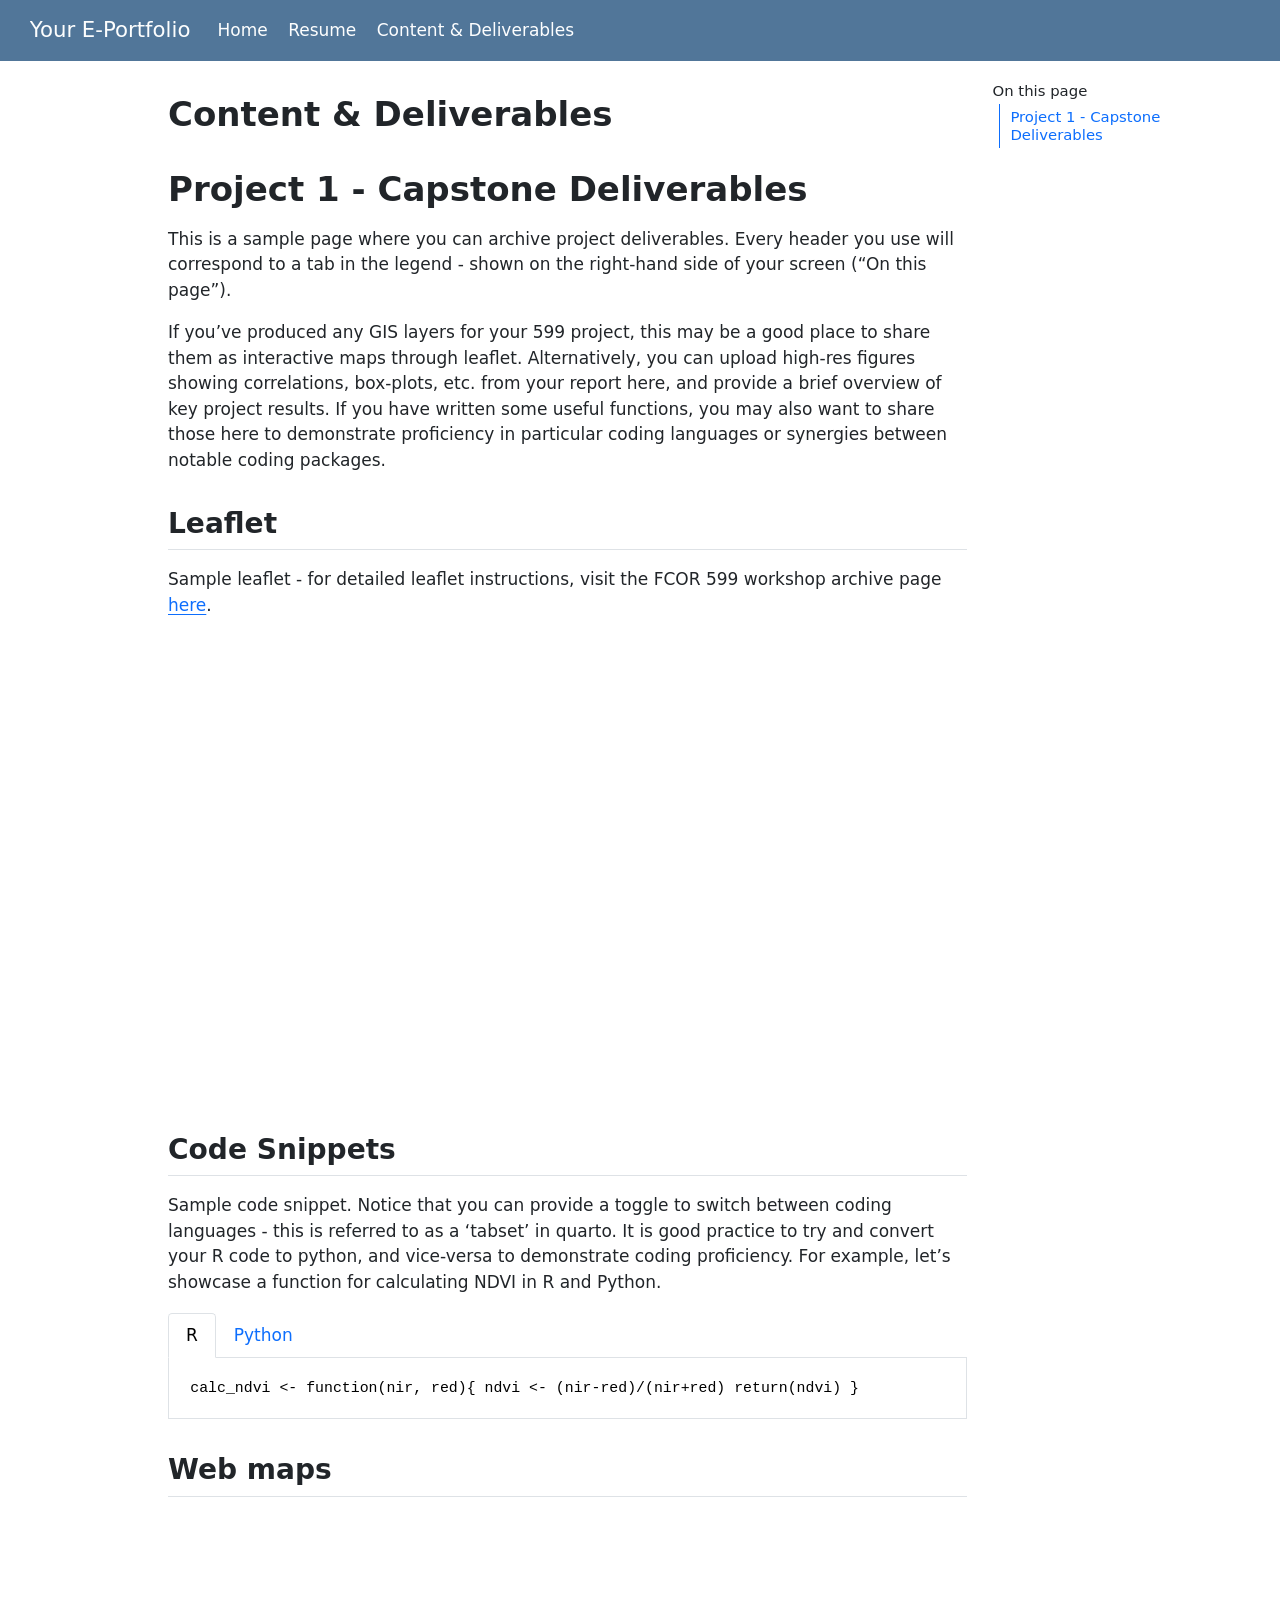
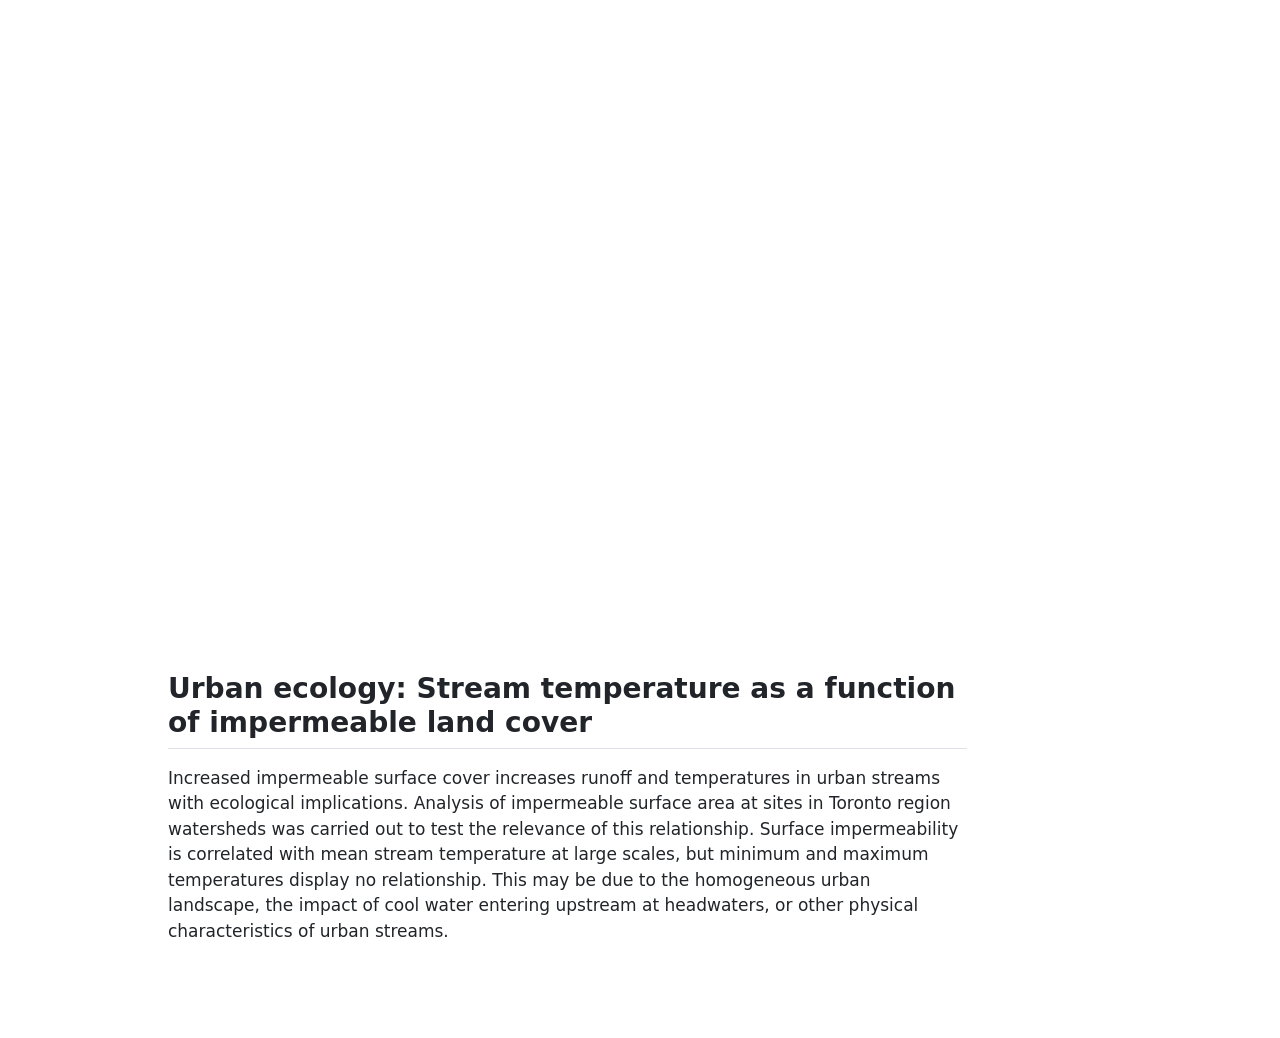
==== content.html @ dfdde274 "updated resume, content" ====
<!DOCTYPE html>
<html xmlns="http://www.w3.org/1999/xhtml" lang="en" xml:lang="en"><head>

<meta charset="utf-8">
<meta name="generator" content="quarto-1.5.57">

<meta name="viewport" content="width=device-width, initial-scale=1.0, user-scalable=yes">


<title>Content &amp; Deliverables – Your E-Portfolio</title>
<style>
code{white-space: pre-wrap;}
span.smallcaps{font-variant: small-caps;}
div.columns{display: flex; gap: min(4vw, 1.5em);}
div.column{flex: auto; overflow-x: auto;}
div.hanging-indent{margin-left: 1.5em; text-indent: -1.5em;}
ul.task-list{list-style: none;}
ul.task-list li input[type="checkbox"] {
  width: 0.8em;
  margin: 0 0.8em 0.2em -1em; /* quarto-specific, see https://github.com/quarto-dev/quarto-cli/issues/4556 */ 
  vertical-align: middle;
}
</style>


<script src="site_libs/quarto-nav/quarto-nav.js"></script>
<script src="site_libs/quarto-nav/headroom.min.js"></script>
<script src="site_libs/clipboard/clipboard.min.js"></script>
<script src="site_libs/quarto-search/autocomplete.umd.js"></script>
<script src="site_libs/quarto-search/fuse.min.js"></script>
<script src="site_libs/quarto-search/quarto-search.js"></script>
<meta name="quarto:offset" content="./">
<script src="site_libs/quarto-html/quarto.js"></script>
<script src="site_libs/quarto-html/popper.min.js"></script>
<script src="site_libs/quarto-html/tippy.umd.min.js"></script>
<script src="site_libs/quarto-html/anchor.min.js"></script>
<link href="site_libs/quarto-html/tippy.css" rel="stylesheet">
<link href="site_libs/quarto-html/quarto-syntax-highlighting.css" rel="stylesheet" id="quarto-text-highlighting-styles">
<script src="site_libs/bootstrap/bootstrap.min.js"></script>
<link href="site_libs/bootstrap/bootstrap-icons.css" rel="stylesheet">
<link href="site_libs/bootstrap/bootstrap.min.css" rel="stylesheet" id="quarto-bootstrap" data-mode="light">
<script id="quarto-search-options" type="application/json">{
  "location": "navbar",
  "copy-button": false,
  "collapse-after": 3,
  "panel-placement": "end",
  "type": "overlay",
  "limit": 50,
  "keyboard-shortcut": [
    "f",
    "/",
    "s"
  ],
  "show-item-context": false,
  "language": {
    "search-no-results-text": "No results",
    "search-matching-documents-text": "matching documents",
    "search-copy-link-title": "Copy link to search",
    "search-hide-matches-text": "Hide additional matches",
    "search-more-match-text": "more match in this document",
    "search-more-matches-text": "more matches in this document",
    "search-clear-button-title": "Clear",
    "search-text-placeholder": "",
    "search-detached-cancel-button-title": "Cancel",
    "search-submit-button-title": "Submit",
    "search-label": "Search"
  }
}</script>
<link href="site_libs/htmltools-fill-0.5.8.1/fill.css" rel="stylesheet">

<script src="site_libs/htmlwidgets-1.6.4/htmlwidgets.js"></script>

<script src="site_libs/jquery-3.6.0/jquery-3.6.0.min.js"></script>

<link href="site_libs/leaflet-1.3.1/leaflet.css" rel="stylesheet">

<script src="site_libs/leaflet-1.3.1/leaflet.js"></script>

<link href="site_libs/leafletfix-1.0.0/leafletfix.css" rel="stylesheet">

<script src="site_libs/proj4-2.6.2/proj4.min.js"></script>

<script src="site_libs/Proj4Leaflet-1.0.1/proj4leaflet.js"></script>

<link href="site_libs/rstudio_leaflet-1.3.1/rstudio_leaflet.css" rel="stylesheet">

<script src="site_libs/leaflet-binding-2.2.2/leaflet.js"></script>

<script src="site_libs/leaflet-providers-2.0.0/leaflet-providers_2.0.0.js"></script>

<script src="site_libs/leaflet-providers-plugin-2.2.2/leaflet-providers-plugin.js"></script>



<link rel="stylesheet" href="styles.css">
</head>

<body class="nav-fixed">

<div id="quarto-search-results"></div>
  <header id="quarto-header" class="headroom fixed-top">
    <nav class="navbar navbar-expand-lg " data-bs-theme="dark">
      <div class="navbar-container container-fluid">
      <div class="navbar-brand-container mx-auto">
    <a class="navbar-brand" href="./index.html">
    <span class="navbar-title">Your E-Portfolio</span>
    </a>
  </div>
            <div id="quarto-search" class="" title="Search"></div>
          <button class="navbar-toggler" type="button" data-bs-toggle="collapse" data-bs-target="#navbarCollapse" aria-controls="navbarCollapse" role="menu" aria-expanded="false" aria-label="Toggle navigation" onclick="if (window.quartoToggleHeadroom) { window.quartoToggleHeadroom(); }">
  <span class="navbar-toggler-icon"></span>
</button>
          <div class="collapse navbar-collapse" id="navbarCollapse">
            <ul class="navbar-nav navbar-nav-scroll me-auto">
  <li class="nav-item">
    <a class="nav-link" href="./index.html"> 
<span class="menu-text">Home</span></a>
  </li>  
  <li class="nav-item">
    <a class="nav-link" href="./resume.html"> 
<span class="menu-text">Resume</span></a>
  </li>  
  <li class="nav-item">
    <a class="nav-link active" href="./content.html" aria-current="page"> 
<span class="menu-text">Content &amp; Deliverables</span></a>
  </li>  
</ul>
          </div> <!-- /navcollapse -->
            <div class="quarto-navbar-tools">
</div>
      </div> <!-- /container-fluid -->
    </nav>
</header>
<!-- content -->
<div id="quarto-content" class="quarto-container page-columns page-rows-contents page-layout-article page-navbar">
<!-- sidebar -->
<!-- margin-sidebar -->
    <div id="quarto-margin-sidebar" class="sidebar margin-sidebar">
        <nav id="TOC" role="doc-toc" class="toc-active">
    <h2 id="toc-title">On this page</h2>
   
  <ul>
  <li><a href="#project-1---capstone-deliverables" id="toc-project-1---capstone-deliverables" class="nav-link active" data-scroll-target="#project-1---capstone-deliverables">Project 1 - Capstone Deliverables</a>
  <ul class="collapse">
  <li><a href="#leaflet" id="toc-leaflet" class="nav-link" data-scroll-target="#leaflet">Leaflet</a></li>
  <li><a href="#code-snippets" id="toc-code-snippets" class="nav-link" data-scroll-target="#code-snippets">Code Snippets</a></li>
  <li><a href="#web-maps" id="toc-web-maps" class="nav-link" data-scroll-target="#web-maps">Web maps</a></li>
  <li><a href="#urban-ecology-stream-temperature-as-a-function-of-impermeable-land-cover" id="toc-urban-ecology-stream-temperature-as-a-function-of-impermeable-land-cover" class="nav-link" data-scroll-target="#urban-ecology-stream-temperature-as-a-function-of-impermeable-land-cover">Urban ecology: Stream temperature as a function of impermeable land cover</a></li>
  </ul></li>
  </ul>
</nav>
    </div>
<!-- main -->
<main class="content" id="quarto-document-content">

<header id="title-block-header" class="quarto-title-block default">
<div class="quarto-title">
<h1 class="title">Content &amp; Deliverables</h1>
</div>



<div class="quarto-title-meta">

    
  
    
  </div>
  


</header>


<section id="project-1---capstone-deliverables" class="level1">
<h1>Project 1 - Capstone Deliverables</h1>
<p>This is a sample page where you can archive project deliverables. Every header you use will correspond to a tab in the legend - shown on the right-hand side of your screen (“On this page”).</p>
<p>If you’ve produced any GIS layers for your 599 project, this may be a good place to share them as interactive maps through leaflet. Alternatively, you can upload high-res figures showing correlations, box-plots, etc. from your report here, and provide a brief overview of key project results. If you have written some useful functions, you may also want to share those here to demonstrate proficiency in particular coding languages or synergies between notable coding packages.</p>
<section id="leaflet" class="level2">
<h2 class="anchored" data-anchor-id="leaflet">Leaflet</h2>
<p>Sample leaflet - for detailed leaflet instructions, visit the FCOR 599 workshop archive page <a href="https://ubc-mgem-fcor599.github.io/FCOR-599-Workshops/Interactive_Maps/leaflet.html">here</a>.</p>
<div class="cell">
<div class="cell-output-display">
<div class="leaflet html-widget html-fill-item" id="htmlwidget-edebe55aa5d300683f80" style="width:100%;height:464px;"></div>
<script type="application/json" data-for="htmlwidget-edebe55aa5d300683f80">{"x":{"options":{"crs":{"crsClass":"L.CRS.EPSG3857","code":null,"proj4def":null,"projectedBounds":null,"options":{}}},"calls":[{"method":"addProviderTiles","args":["Esri.WorldImagery",null,null,{"errorTileUrl":"","noWrap":false,"detectRetina":false}]},{"method":"addScaleBar","args":[{"maxWidth":100,"metric":true,"imperial":true,"updateWhenIdle":true,"position":"bottomleft"}]}],"setView":[[49.2827,-123.1207],11,[]]},"evals":[],"jsHooks":[]}</script>
</div>
</div>
</section>
<section id="code-snippets" class="level2">
<h2 class="anchored" data-anchor-id="code-snippets">Code Snippets</h2>
<p>Sample code snippet. Notice that you can provide a toggle to switch between coding languages - this is referred to as a ‘tabset’ in quarto. It is good practice to try and convert your R code to python, and vice-versa to demonstrate coding proficiency. For example, let’s showcase a function for calculating NDVI in R and Python.</p>
<div class="tabset-margin-container"></div><div class="panel-tabset" data-group="language">
<ul class="nav nav-tabs" role="tablist"><li class="nav-item" role="presentation"><a class="nav-link active" id="tabset-1-1-tab" data-bs-toggle="tab" data-bs-target="#tabset-1-1" role="tab" aria-controls="tabset-1-1" aria-selected="true">R</a></li><li class="nav-item" role="presentation"><a class="nav-link" id="tabset-1-2-tab" data-bs-toggle="tab" data-bs-target="#tabset-1-2" role="tab" aria-controls="tabset-1-2" aria-selected="false">Python</a></li></ul>
<div class="tab-content" data-group="language">
<div id="tabset-1-1" class="tab-pane active" role="tabpanel" aria-labelledby="tabset-1-1-tab">
<pre class="(.r)"><code>calc_ndvi &lt;- function(nir, red){ ndvi &lt;- (nir-red)/(nir+red) return(ndvi) }</code></pre>
</div>
<div id="tabset-1-2" class="tab-pane" role="tabpanel" aria-labelledby="tabset-1-2-tab">
<pre class="(.python)"><code>def calc_ndvi(nir, red): 
  ndvi = (nir.astype(float)-red.astype(float))/(nir.astype(float)+red.astype(float))
  return(ndvi)</code></pre>
</div>
</div>
</div>
</section>
<section id="web-maps" class="level2">
<h2 class="anchored" data-anchor-id="web-maps">Web maps</h2>
<iframe width="900" height="700" src="https://utoronto.maps.arcgis.com/apps/View/index.html?appid=afe58019bf384ded937c2943d20261b8" title="Lost Rivers Demo"></iframe>
</section>
<section id="urban-ecology-stream-temperature-as-a-function-of-impermeable-land-cover" class="level2">
<h2 class="anchored" data-anchor-id="urban-ecology-stream-temperature-as-a-function-of-impermeable-land-cover">Urban ecology: Stream temperature as a function of impermeable land cover</h2>
<p>Increased impermeable surface cover increases runoff and temperatures in urban streams with ecological implications. Analysis of impermeable surface area at sites in Toronto region watersheds was carried out to test the relevance of this relationship. Surface impermeability is correlated with mean stream temperature at large scales, but minimum and maximum temperatures display no relationship. This may be due to the homogeneous urban landscape, the impact of cool water entering upstream at headwaters, or other physical characteristics of urban streams.</p>


</section>
</section>

</main> <!-- /main -->
<script id="quarto-html-after-body" type="application/javascript">
window.document.addEventListener("DOMContentLoaded", function (event) {
  const toggleBodyColorMode = (bsSheetEl) => {
    const mode = bsSheetEl.getAttribute("data-mode");
    const bodyEl = window.document.querySelector("body");
    if (mode === "dark") {
      bodyEl.classList.add("quarto-dark");
      bodyEl.classList.remove("quarto-light");
    } else {
      bodyEl.classList.add("quarto-light");
      bodyEl.classList.remove("quarto-dark");
    }
  }
  const toggleBodyColorPrimary = () => {
    const bsSheetEl = window.document.querySelector("link#quarto-bootstrap");
    if (bsSheetEl) {
      toggleBodyColorMode(bsSheetEl);
    }
  }
  toggleBodyColorPrimary();  
  const icon = "";
  const anchorJS = new window.AnchorJS();
  anchorJS.options = {
    placement: 'right',
    icon: icon
  };
  anchorJS.add('.anchored');
  const isCodeAnnotation = (el) => {
    for (const clz of el.classList) {
      if (clz.startsWith('code-annotation-')) {                     
        return true;
      }
    }
    return false;
  }
  const onCopySuccess = function(e) {
    // button target
    const button = e.trigger;
    // don't keep focus
    button.blur();
    // flash "checked"
    button.classList.add('code-copy-button-checked');
    var currentTitle = button.getAttribute("title");
    button.setAttribute("title", "Copied!");
    let tooltip;
    if (window.bootstrap) {
      button.setAttribute("data-bs-toggle", "tooltip");
      button.setAttribute("data-bs-placement", "left");
      button.setAttribute("data-bs-title", "Copied!");
      tooltip = new bootstrap.Tooltip(button, 
        { trigger: "manual", 
          customClass: "code-copy-button-tooltip",
          offset: [0, -8]});
      tooltip.show();    
    }
    setTimeout(function() {
      if (tooltip) {
        tooltip.hide();
        button.removeAttribute("data-bs-title");
        button.removeAttribute("data-bs-toggle");
        button.removeAttribute("data-bs-placement");
      }
      button.setAttribute("title", currentTitle);
      button.classList.remove('code-copy-button-checked');
    }, 1000);
    // clear code selection
    e.clearSelection();
  }
  const getTextToCopy = function(trigger) {
      const codeEl = trigger.previousElementSibling.cloneNode(true);
      for (const childEl of codeEl.children) {
        if (isCodeAnnotation(childEl)) {
          childEl.remove();
        }
      }
      return codeEl.innerText;
  }
  const clipboard = new window.ClipboardJS('.code-copy-button:not([data-in-quarto-modal])', {
    text: getTextToCopy
  });
  clipboard.on('success', onCopySuccess);
  if (window.document.getElementById('quarto-embedded-source-code-modal')) {
    // For code content inside modals, clipBoardJS needs to be initialized with a container option
    // TODO: Check when it could be a function (https://github.com/zenorocha/clipboard.js/issues/860)
    const clipboardModal = new window.ClipboardJS('.code-copy-button[data-in-quarto-modal]', {
      text: getTextToCopy,
      container: window.document.getElementById('quarto-embedded-source-code-modal')
    });
    clipboardModal.on('success', onCopySuccess);
  }
    var localhostRegex = new RegExp(/^(?:http|https):\/\/localhost\:?[0-9]*\//);
    var mailtoRegex = new RegExp(/^mailto:/);
      var filterRegex = new RegExp('/' + window.location.host + '/');
    var isInternal = (href) => {
        return filterRegex.test(href) || localhostRegex.test(href) || mailtoRegex.test(href);
    }
    // Inspect non-navigation links and adorn them if external
 	var links = window.document.querySelectorAll('a[href]:not(.nav-link):not(.navbar-brand):not(.toc-action):not(.sidebar-link):not(.sidebar-item-toggle):not(.pagination-link):not(.no-external):not([aria-hidden]):not(.dropdown-item):not(.quarto-navigation-tool):not(.about-link)');
    for (var i=0; i<links.length; i++) {
      const link = links[i];
      if (!isInternal(link.href)) {
        // undo the damage that might have been done by quarto-nav.js in the case of
        // links that we want to consider external
        if (link.dataset.originalHref !== undefined) {
          link.href = link.dataset.originalHref;
        }
      }
    }
  function tippyHover(el, contentFn, onTriggerFn, onUntriggerFn) {
    const config = {
      allowHTML: true,
      maxWidth: 500,
      delay: 100,
      arrow: false,
      appendTo: function(el) {
          return el.parentElement;
      },
      interactive: true,
      interactiveBorder: 10,
      theme: 'quarto',
      placement: 'bottom-start',
    };
    if (contentFn) {
      config.content = contentFn;
    }
    if (onTriggerFn) {
      config.onTrigger = onTriggerFn;
    }
    if (onUntriggerFn) {
      config.onUntrigger = onUntriggerFn;
    }
    window.tippy(el, config); 
  }
  const noterefs = window.document.querySelectorAll('a[role="doc-noteref"]');
  for (var i=0; i<noterefs.length; i++) {
    const ref = noterefs[i];
    tippyHover(ref, function() {
      // use id or data attribute instead here
      let href = ref.getAttribute('data-footnote-href') || ref.getAttribute('href');
      try { href = new URL(href).hash; } catch {}
      const id = href.replace(/^#\/?/, "");
      const note = window.document.getElementById(id);
      if (note) {
        return note.innerHTML;
      } else {
        return "";
      }
    });
  }
  const xrefs = window.document.querySelectorAll('a.quarto-xref');
  const processXRef = (id, note) => {
    // Strip column container classes
    const stripColumnClz = (el) => {
      el.classList.remove("page-full", "page-columns");
      if (el.children) {
        for (const child of el.children) {
          stripColumnClz(child);
        }
      }
    }
    stripColumnClz(note)
    if (id === null || id.startsWith('sec-')) {
      // Special case sections, only their first couple elements
      const container = document.createElement("div");
      if (note.children && note.children.length > 2) {
        container.appendChild(note.children[0].cloneNode(true));
        for (let i = 1; i < note.children.length; i++) {
          const child = note.children[i];
          if (child.tagName === "P" && child.innerText === "") {
            continue;
          } else {
            container.appendChild(child.cloneNode(true));
            break;
          }
        }
        if (window.Quarto?.typesetMath) {
          window.Quarto.typesetMath(container);
        }
        return container.innerHTML
      } else {
        if (window.Quarto?.typesetMath) {
          window.Quarto.typesetMath(note);
        }
        return note.innerHTML;
      }
    } else {
      // Remove any anchor links if they are present
      const anchorLink = note.querySelector('a.anchorjs-link');
      if (anchorLink) {
        anchorLink.remove();
      }
      if (window.Quarto?.typesetMath) {
        window.Quarto.typesetMath(note);
      }
      // TODO in 1.5, we should make sure this works without a callout special case
      if (note.classList.contains("callout")) {
        return note.outerHTML;
      } else {
        return note.innerHTML;
      }
    }
  }
  for (var i=0; i<xrefs.length; i++) {
    const xref = xrefs[i];
    tippyHover(xref, undefined, function(instance) {
      instance.disable();
      let url = xref.getAttribute('href');
      let hash = undefined; 
      if (url.startsWith('#')) {
        hash = url;
      } else {
        try { hash = new URL(url).hash; } catch {}
      }
      if (hash) {
        const id = hash.replace(/^#\/?/, "");
        const note = window.document.getElementById(id);
        if (note !== null) {
          try {
            const html = processXRef(id, note.cloneNode(true));
            instance.setContent(html);
          } finally {
            instance.enable();
            instance.show();
          }
        } else {
          // See if we can fetch this
          fetch(url.split('#')[0])
          .then(res => res.text())
          .then(html => {
            const parser = new DOMParser();
            const htmlDoc = parser.parseFromString(html, "text/html");
            const note = htmlDoc.getElementById(id);
            if (note !== null) {
              const html = processXRef(id, note);
              instance.setContent(html);
            } 
          }).finally(() => {
            instance.enable();
            instance.show();
          });
        }
      } else {
        // See if we can fetch a full url (with no hash to target)
        // This is a special case and we should probably do some content thinning / targeting
        fetch(url)
        .then(res => res.text())
        .then(html => {
          const parser = new DOMParser();
          const htmlDoc = parser.parseFromString(html, "text/html");
          const note = htmlDoc.querySelector('main.content');
          if (note !== null) {
            // This should only happen for chapter cross references
            // (since there is no id in the URL)
            // remove the first header
            if (note.children.length > 0 && note.children[0].tagName === "HEADER") {
              note.children[0].remove();
            }
            const html = processXRef(null, note);
            instance.setContent(html);
          } 
        }).finally(() => {
          instance.enable();
          instance.show();
        });
      }
    }, function(instance) {
    });
  }
      let selectedAnnoteEl;
      const selectorForAnnotation = ( cell, annotation) => {
        let cellAttr = 'data-code-cell="' + cell + '"';
        let lineAttr = 'data-code-annotation="' +  annotation + '"';
        const selector = 'span[' + cellAttr + '][' + lineAttr + ']';
        return selector;
      }
      const selectCodeLines = (annoteEl) => {
        const doc = window.document;
        const targetCell = annoteEl.getAttribute("data-target-cell");
        const targetAnnotation = annoteEl.getAttribute("data-target-annotation");
        const annoteSpan = window.document.querySelector(selectorForAnnotation(targetCell, targetAnnotation));
        const lines = annoteSpan.getAttribute("data-code-lines").split(",");
        const lineIds = lines.map((line) => {
          return targetCell + "-" + line;
        })
        let top = null;
        let height = null;
        let parent = null;
        if (lineIds.length > 0) {
            //compute the position of the single el (top and bottom and make a div)
            const el = window.document.getElementById(lineIds[0]);
            top = el.offsetTop;
            height = el.offsetHeight;
            parent = el.parentElement.parentElement;
          if (lineIds.length > 1) {
            const lastEl = window.document.getElementById(lineIds[lineIds.length - 1]);
            const bottom = lastEl.offsetTop + lastEl.offsetHeight;
            height = bottom - top;
          }
          if (top !== null && height !== null && parent !== null) {
            // cook up a div (if necessary) and position it 
            let div = window.document.getElementById("code-annotation-line-highlight");
            if (div === null) {
              div = window.document.createElement("div");
              div.setAttribute("id", "code-annotation-line-highlight");
              div.style.position = 'absolute';
              parent.appendChild(div);
            }
            div.style.top = top - 2 + "px";
            div.style.height = height + 4 + "px";
            div.style.left = 0;
            let gutterDiv = window.document.getElementById("code-annotation-line-highlight-gutter");
            if (gutterDiv === null) {
              gutterDiv = window.document.createElement("div");
              gutterDiv.setAttribute("id", "code-annotation-line-highlight-gutter");
              gutterDiv.style.position = 'absolute';
              const codeCell = window.document.getElementById(targetCell);
              const gutter = codeCell.querySelector('.code-annotation-gutter');
              gutter.appendChild(gutterDiv);
            }
            gutterDiv.style.top = top - 2 + "px";
            gutterDiv.style.height = height + 4 + "px";
          }
          selectedAnnoteEl = annoteEl;
        }
      };
      const unselectCodeLines = () => {
        const elementsIds = ["code-annotation-line-highlight", "code-annotation-line-highlight-gutter"];
        elementsIds.forEach((elId) => {
          const div = window.document.getElementById(elId);
          if (div) {
            div.remove();
          }
        });
        selectedAnnoteEl = undefined;
      };
        // Handle positioning of the toggle
    window.addEventListener(
      "resize",
      throttle(() => {
        elRect = undefined;
        if (selectedAnnoteEl) {
          selectCodeLines(selectedAnnoteEl);
        }
      }, 10)
    );
    function throttle(fn, ms) {
    let throttle = false;
    let timer;
      return (...args) => {
        if(!throttle) { // first call gets through
            fn.apply(this, args);
            throttle = true;
        } else { // all the others get throttled
            if(timer) clearTimeout(timer); // cancel #2
            timer = setTimeout(() => {
              fn.apply(this, args);
              timer = throttle = false;
            }, ms);
        }
      };
    }
      // Attach click handler to the DT
      const annoteDls = window.document.querySelectorAll('dt[data-target-cell]');
      for (const annoteDlNode of annoteDls) {
        annoteDlNode.addEventListener('click', (event) => {
          const clickedEl = event.target;
          if (clickedEl !== selectedAnnoteEl) {
            unselectCodeLines();
            const activeEl = window.document.querySelector('dt[data-target-cell].code-annotation-active');
            if (activeEl) {
              activeEl.classList.remove('code-annotation-active');
            }
            selectCodeLines(clickedEl);
            clickedEl.classList.add('code-annotation-active');
          } else {
            // Unselect the line
            unselectCodeLines();
            clickedEl.classList.remove('code-annotation-active');
          }
        });
      }
  const findCites = (el) => {
    const parentEl = el.parentElement;
    if (parentEl) {
      const cites = parentEl.dataset.cites;
      if (cites) {
        return {
          el,
          cites: cites.split(' ')
        };
      } else {
        return findCites(el.parentElement)
      }
    } else {
      return undefined;
    }
  };
  var bibliorefs = window.document.querySelectorAll('a[role="doc-biblioref"]');
  for (var i=0; i<bibliorefs.length; i++) {
    const ref = bibliorefs[i];
    const citeInfo = findCites(ref);
    if (citeInfo) {
      tippyHover(citeInfo.el, function() {
        var popup = window.document.createElement('div');
        citeInfo.cites.forEach(function(cite) {
          var citeDiv = window.document.createElement('div');
          citeDiv.classList.add('hanging-indent');
          citeDiv.classList.add('csl-entry');
          var biblioDiv = window.document.getElementById('ref-' + cite);
          if (biblioDiv) {
            citeDiv.innerHTML = biblioDiv.innerHTML;
          }
          popup.appendChild(citeDiv);
        });
        return popup.innerHTML;
      });
    }
  }
});
</script>
</div> <!-- /content -->




</body></html>
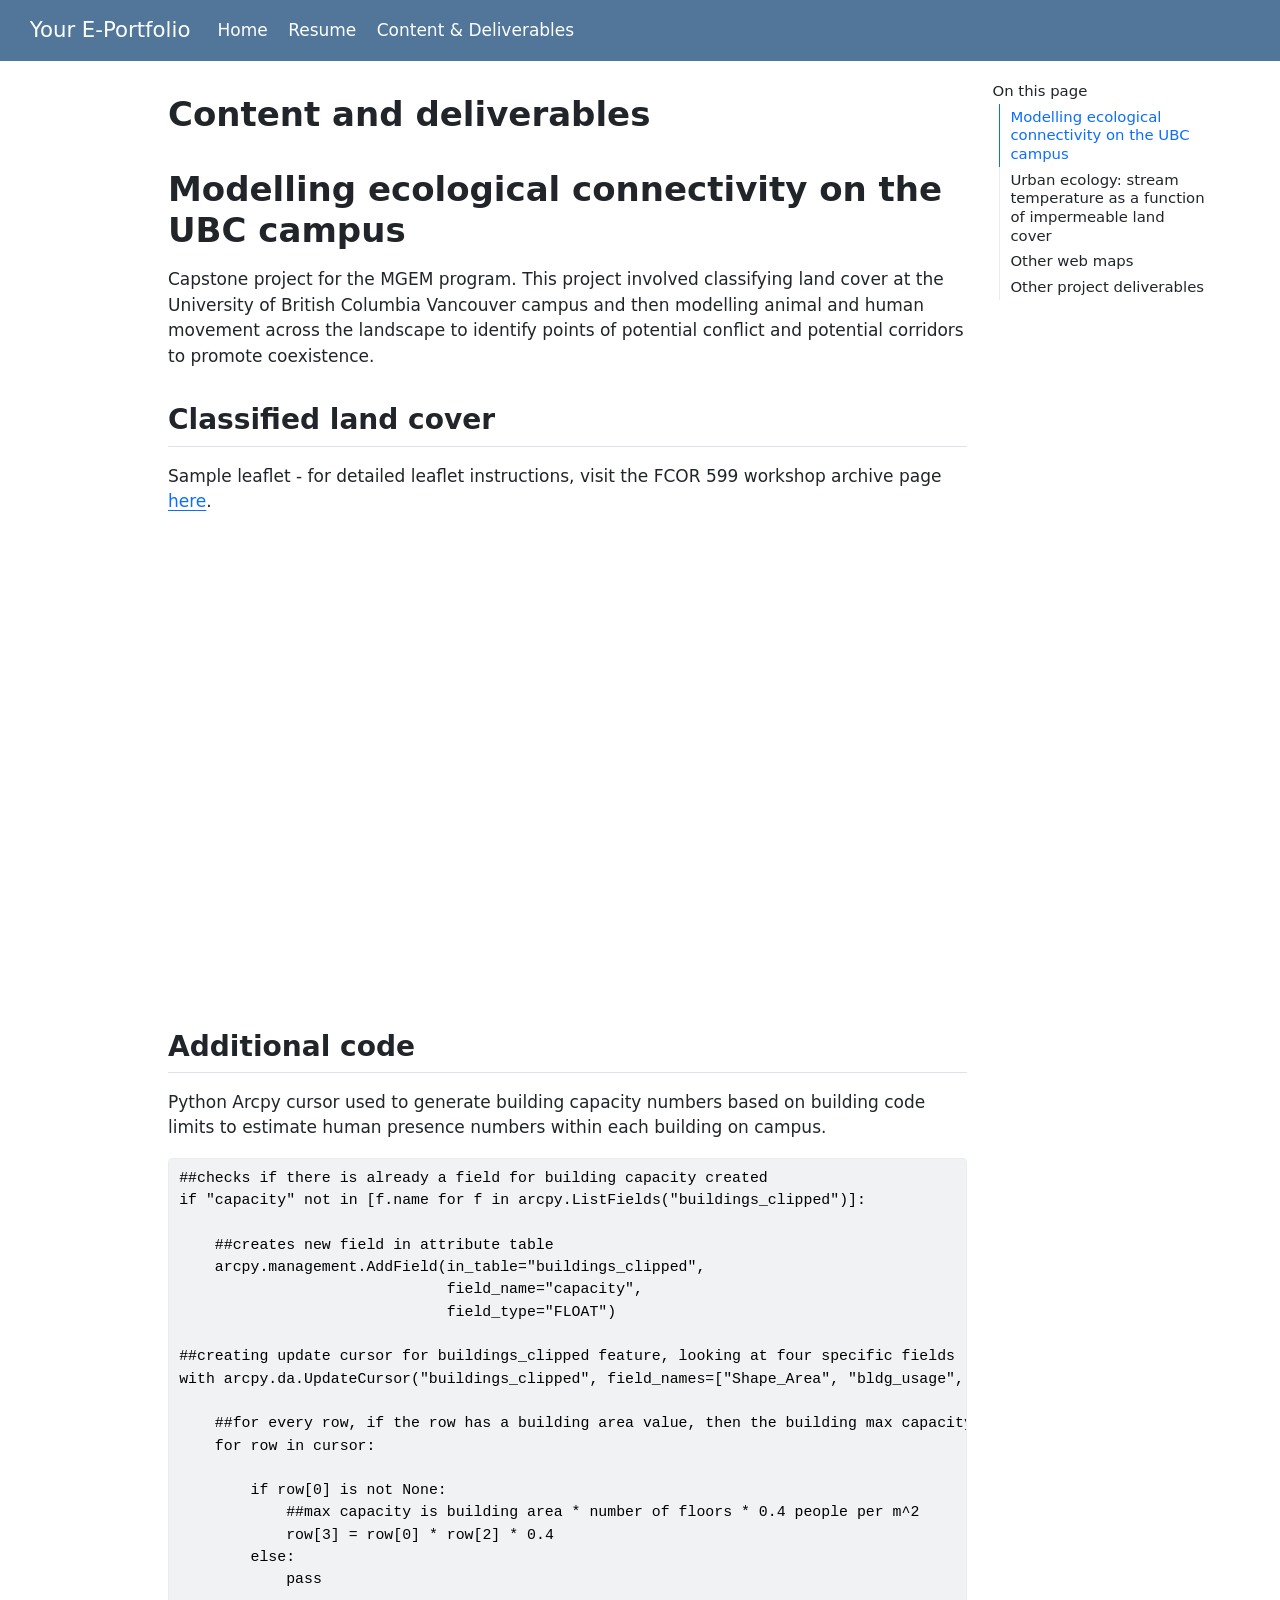
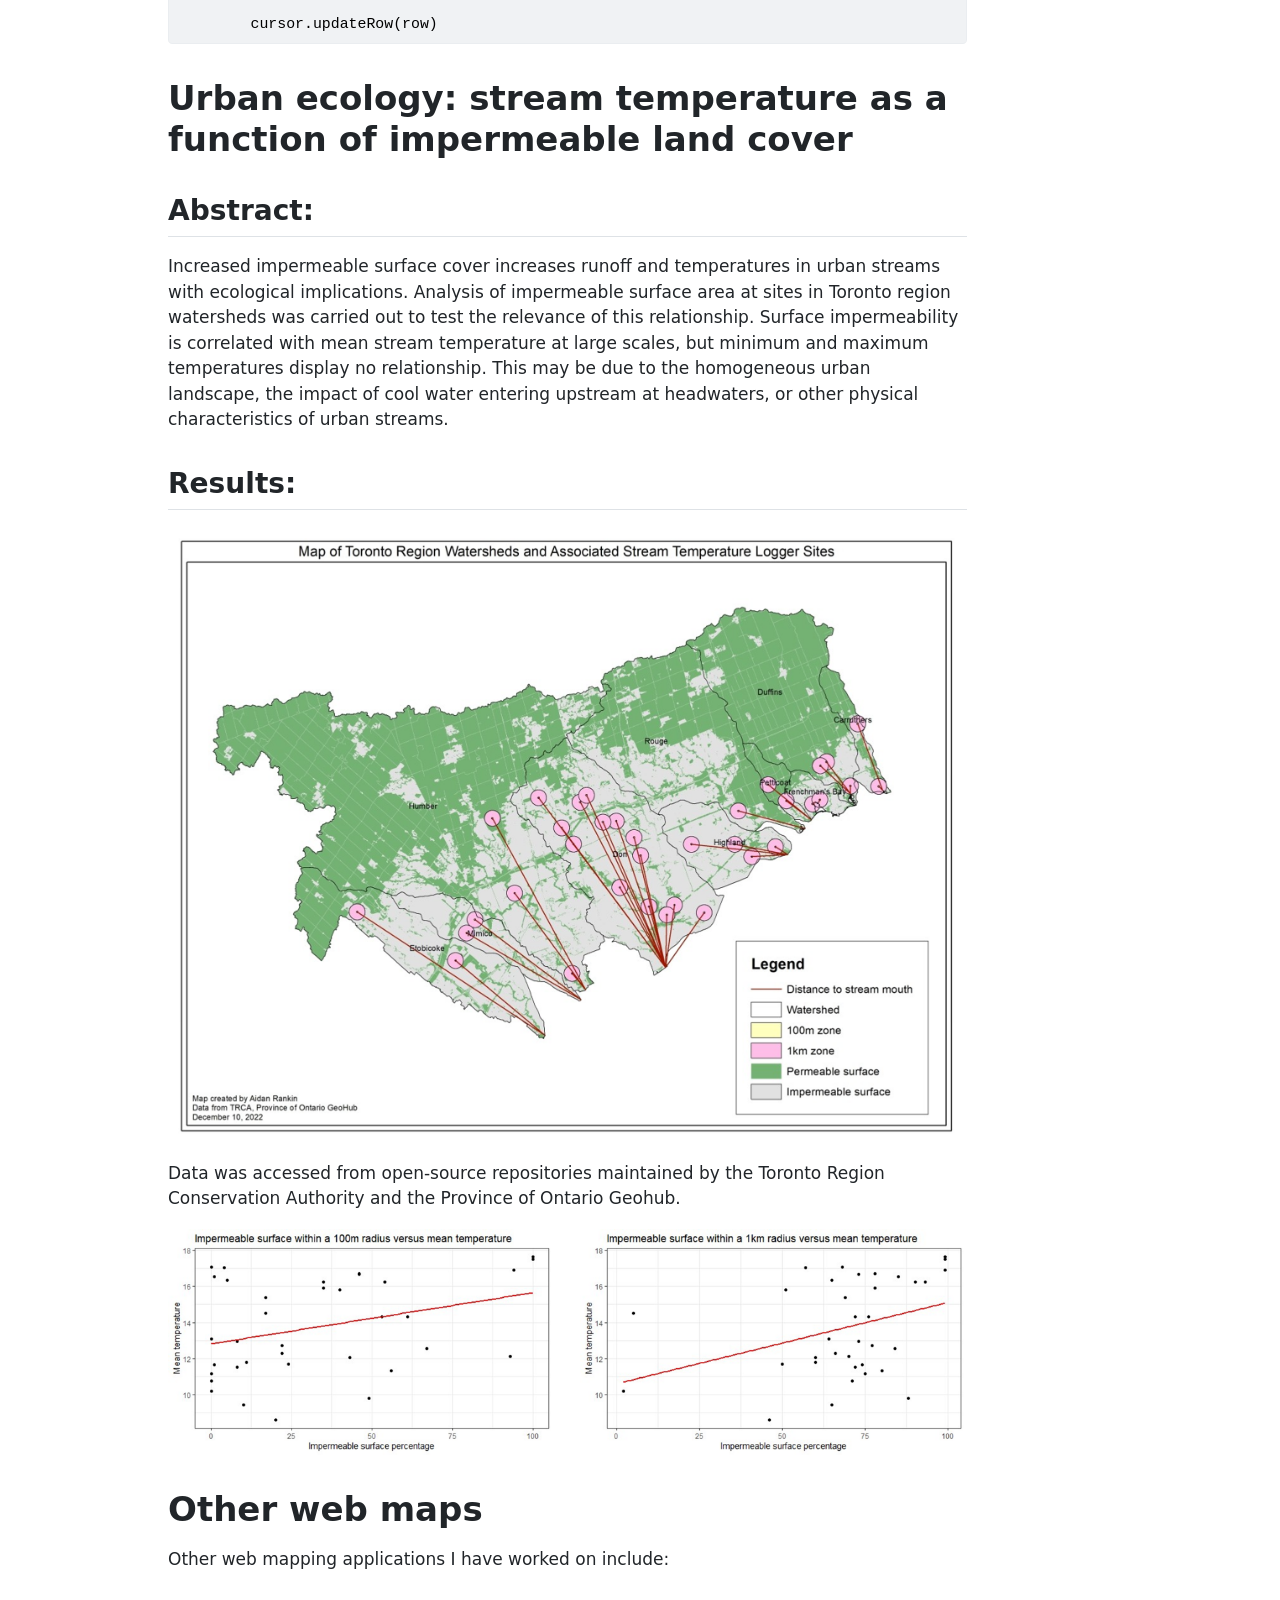
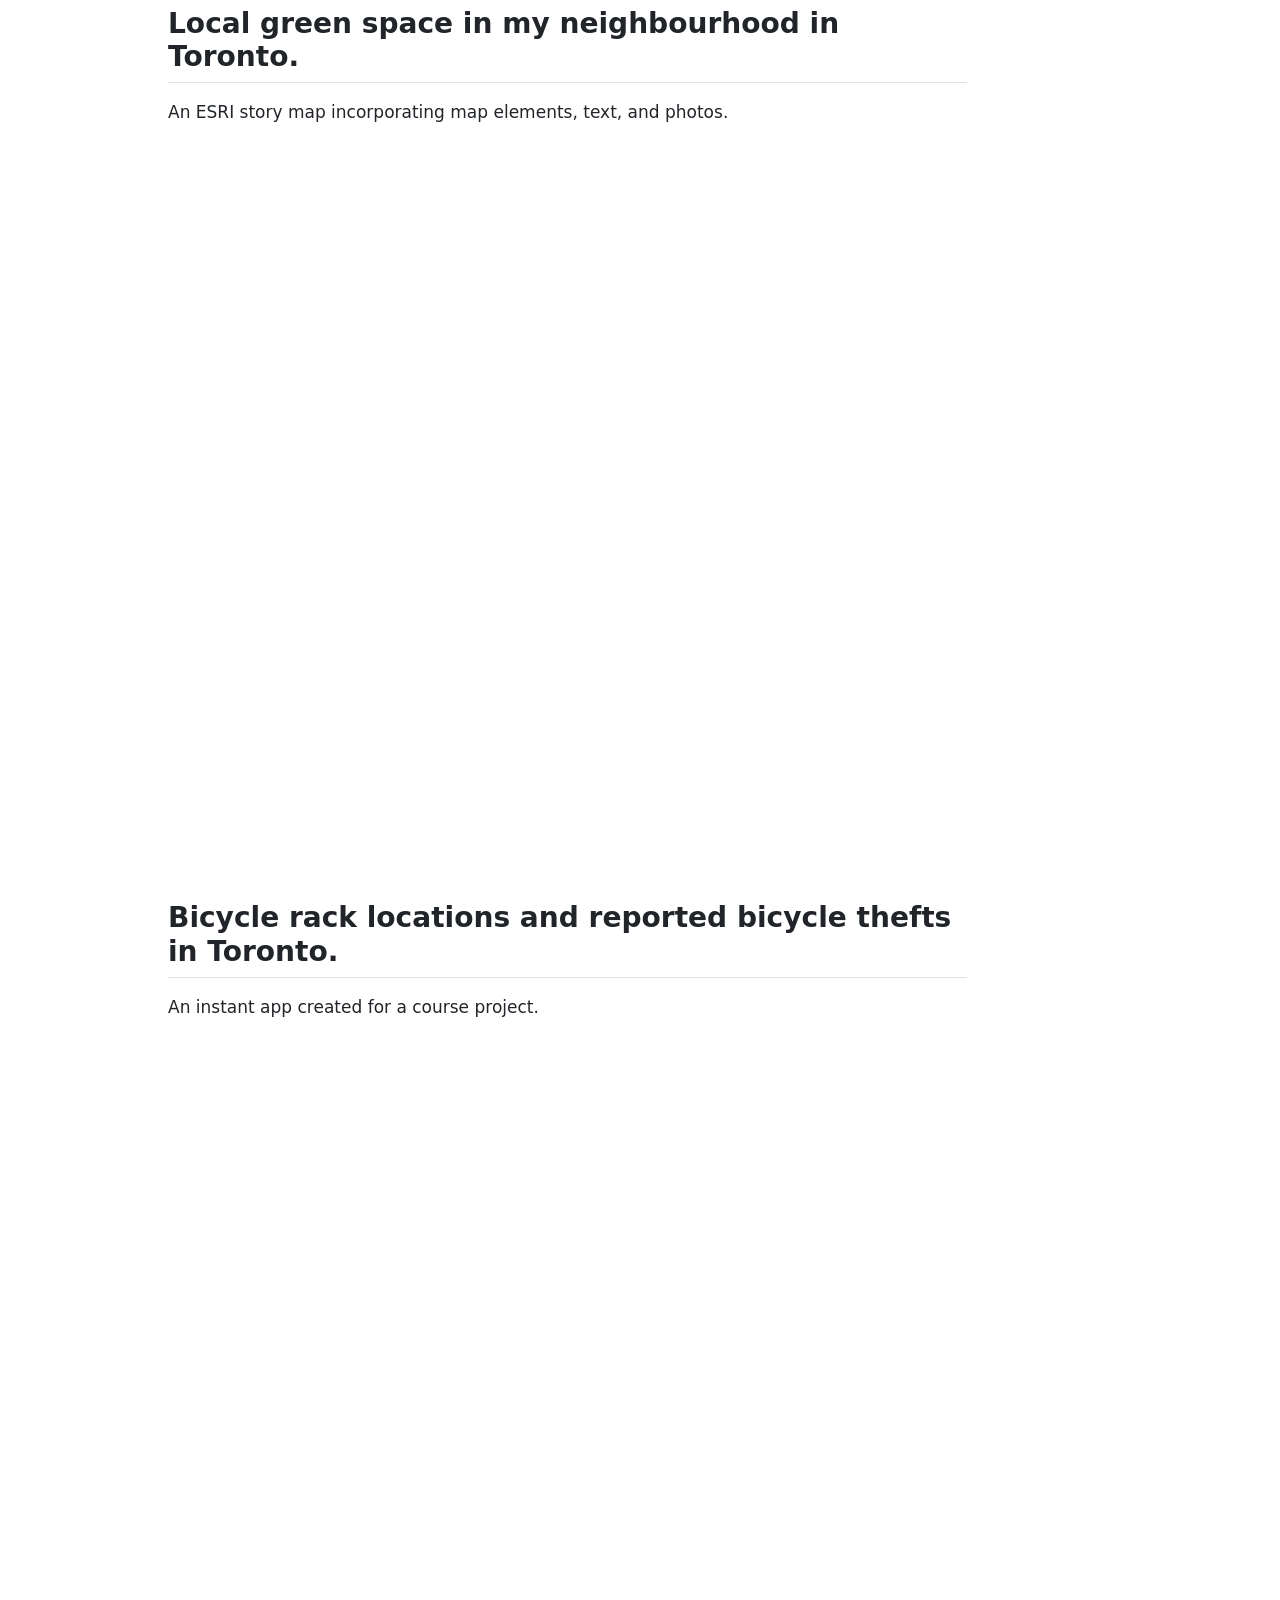
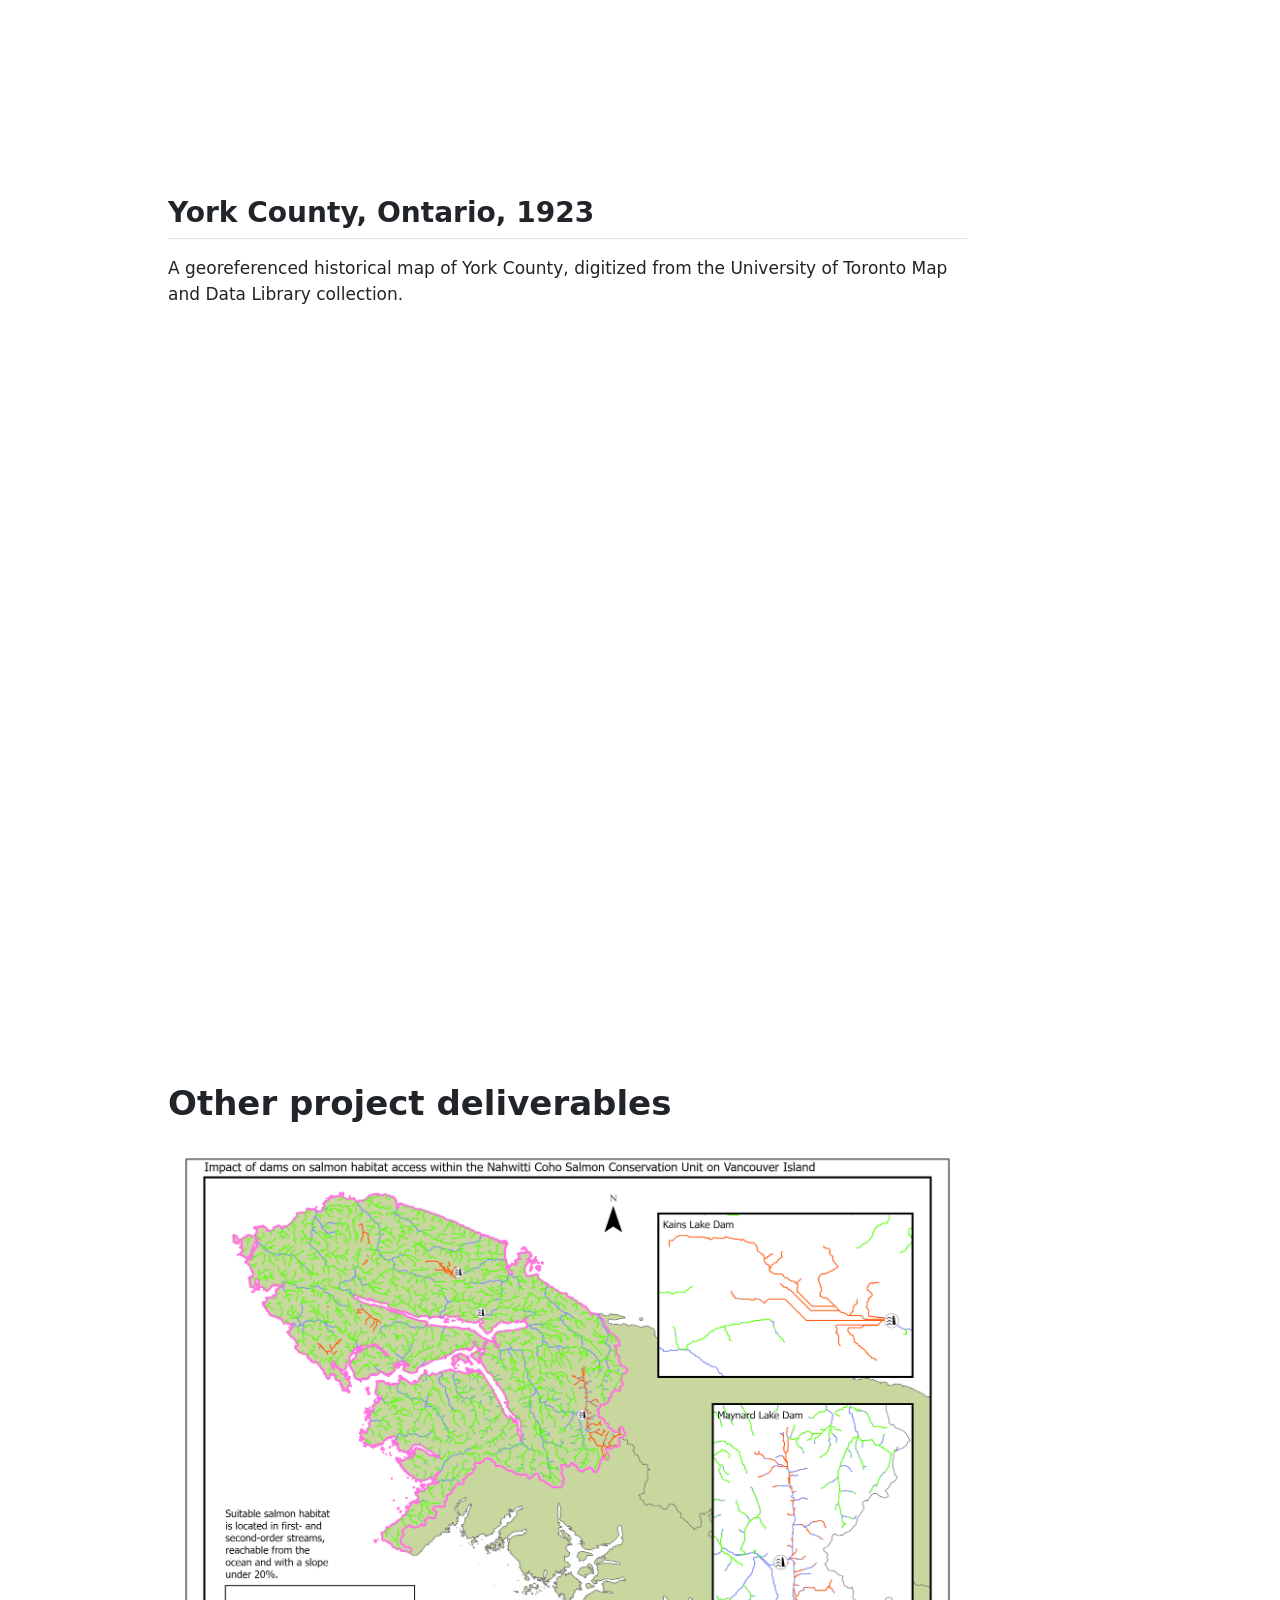
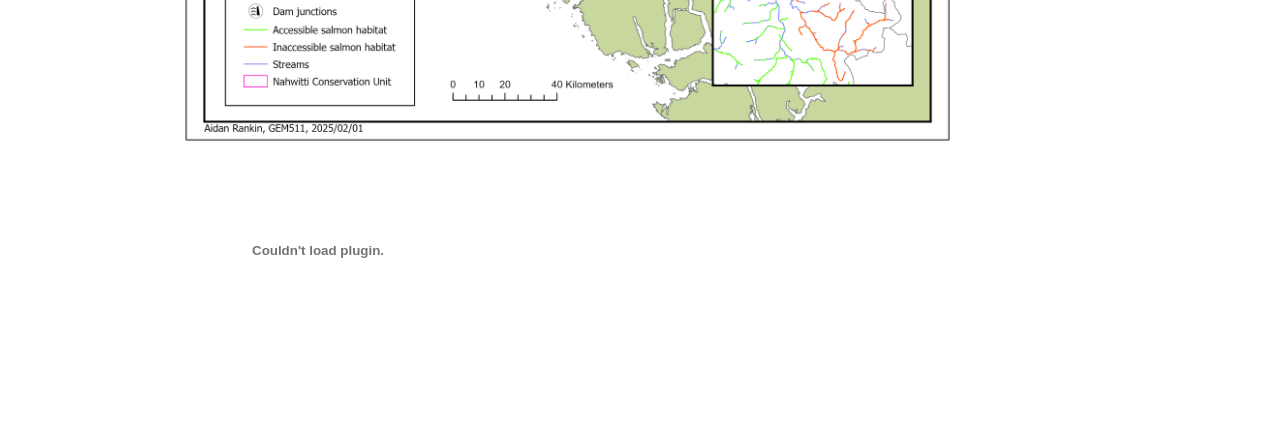
==== commit c13c0f9b: "updated content" ====
--- a/content.html
+++ b/content.html
@@ -7,7 +7,7 @@
 <meta name="viewport" content="width=device-width, initial-scale=1.0, user-scalable=yes">
 
 
-<title>Content &amp; Deliverables – Your E-Portfolio</title>
+<title>Content and deliverables – Your E-Portfolio</title>
 <style>
 code{white-space: pre-wrap;}
 span.smallcaps{font-variant: small-caps;}
@@ -19,6 +19,40 @@
   width: 0.8em;
   margin: 0 0.8em 0.2em -1em; /* quarto-specific, see https://github.com/quarto-dev/quarto-cli/issues/4556 */ 
   vertical-align: middle;
+}
+/* CSS for syntax highlighting */
+pre > code.sourceCode { white-space: pre; position: relative; }
+pre > code.sourceCode > span { line-height: 1.25; }
+pre > code.sourceCode > span:empty { height: 1.2em; }
+.sourceCode { overflow: visible; }
+code.sourceCode > span { color: inherit; text-decoration: inherit; }
+div.sourceCode { margin: 1em 0; }
+pre.sourceCode { margin: 0; }
+@media screen {
+div.sourceCode { overflow: auto; }
+}
+@media print {
+pre > code.sourceCode { white-space: pre-wrap; }
+pre > code.sourceCode > span { display: inline-block; text-indent: -5em; padding-left: 5em; }
+}
+pre.numberSource code
+  { counter-reset: source-line 0; }
+pre.numberSource code > span
+  { position: relative; left: -4em; counter-increment: source-line; }
+pre.numberSource code > span > a:first-child::before
+  { content: counter(source-line);
+    position: relative; left: -1em; text-align: right; vertical-align: baseline;
+    border: none; display: inline-block;
+    -webkit-touch-callout: none; -webkit-user-select: none;
+    -khtml-user-select: none; -moz-user-select: none;
+    -ms-user-select: none; user-select: none;
+    padding: 0 4px; width: 4em;
+  }
+pre.numberSource { margin-left: 3em;  padding-left: 4px; }
+div.sourceCode
+  {   }
+@media screen {
+pre > code.sourceCode > span > a:first-child::before { text-decoration: underline; }
 }
 </style>
 
@@ -140,13 +174,23 @@
     <h2 id="toc-title">On this page</h2>
    
   <ul>
-  <li><a href="#project-1---capstone-deliverables" id="toc-project-1---capstone-deliverables" class="nav-link active" data-scroll-target="#project-1---capstone-deliverables">Project 1 - Capstone Deliverables</a>
+  <li><a href="#modelling-ecological-connectivity-on-the-ubc-campus" id="toc-modelling-ecological-connectivity-on-the-ubc-campus" class="nav-link active" data-scroll-target="#modelling-ecological-connectivity-on-the-ubc-campus">Modelling ecological connectivity on the UBC campus</a>
   <ul class="collapse">
-  <li><a href="#leaflet" id="toc-leaflet" class="nav-link" data-scroll-target="#leaflet">Leaflet</a></li>
-  <li><a href="#code-snippets" id="toc-code-snippets" class="nav-link" data-scroll-target="#code-snippets">Code Snippets</a></li>
-  <li><a href="#web-maps" id="toc-web-maps" class="nav-link" data-scroll-target="#web-maps">Web maps</a></li>
-  <li><a href="#urban-ecology-stream-temperature-as-a-function-of-impermeable-land-cover" id="toc-urban-ecology-stream-temperature-as-a-function-of-impermeable-land-cover" class="nav-link" data-scroll-target="#urban-ecology-stream-temperature-as-a-function-of-impermeable-land-cover">Urban ecology: Stream temperature as a function of impermeable land cover</a></li>
+  <li><a href="#classified-land-cover" id="toc-classified-land-cover" class="nav-link" data-scroll-target="#classified-land-cover">Classified land cover</a></li>
+  <li><a href="#additional-code" id="toc-additional-code" class="nav-link" data-scroll-target="#additional-code">Additional code</a></li>
   </ul></li>
+  <li><a href="#urban-ecology-stream-temperature-as-a-function-of-impermeable-land-cover" id="toc-urban-ecology-stream-temperature-as-a-function-of-impermeable-land-cover" class="nav-link" data-scroll-target="#urban-ecology-stream-temperature-as-a-function-of-impermeable-land-cover">Urban ecology: stream temperature as a function of impermeable land cover</a>
+  <ul class="collapse">
+  <li><a href="#abstract" id="toc-abstract" class="nav-link" data-scroll-target="#abstract">Abstract:</a></li>
+  <li><a href="#results" id="toc-results" class="nav-link" data-scroll-target="#results">Results:</a></li>
+  </ul></li>
+  <li><a href="#other-web-maps" id="toc-other-web-maps" class="nav-link" data-scroll-target="#other-web-maps">Other web maps</a>
+  <ul class="collapse">
+  <li><a href="#local-green-space-in-my-neighbourhood-in-toronto." id="toc-local-green-space-in-my-neighbourhood-in-toronto." class="nav-link" data-scroll-target="#local-green-space-in-my-neighbourhood-in-toronto.">Local green space in my neighbourhood in Toronto.</a></li>
+  <li><a href="#bicycle-rack-locations-and-reported-bicycle-thefts-in-toronto." id="toc-bicycle-rack-locations-and-reported-bicycle-thefts-in-toronto." class="nav-link" data-scroll-target="#bicycle-rack-locations-and-reported-bicycle-thefts-in-toronto.">Bicycle rack locations and reported bicycle thefts in Toronto.</a></li>
+  <li><a href="#york-county-ontario-1923" id="toc-york-county-ontario-1923" class="nav-link" data-scroll-target="#york-county-ontario-1923">York County, Ontario, 1923</a></li>
+  </ul></li>
+  <li><a href="#other-project-deliverables" id="toc-other-project-deliverables" class="nav-link" data-scroll-target="#other-project-deliverables">Other project deliverables</a></li>
   </ul>
 </nav>
     </div>
@@ -155,7 +199,7 @@
 
 <header id="title-block-header" class="quarto-title-block default">
 <div class="quarto-title">
-<h1 class="title">Content &amp; Deliverables</h1>
+<h1 class="title">Content and deliverables</h1>
 </div>
 
 
@@ -172,47 +216,83 @@
 </header>
 
 
-<section id="project-1---capstone-deliverables" class="level1">
-<h1>Project 1 - Capstone Deliverables</h1>
-<p>This is a sample page where you can archive project deliverables. Every header you use will correspond to a tab in the legend - shown on the right-hand side of your screen (“On this page”).</p>
-<p>If you’ve produced any GIS layers for your 599 project, this may be a good place to share them as interactive maps through leaflet. Alternatively, you can upload high-res figures showing correlations, box-plots, etc. from your report here, and provide a brief overview of key project results. If you have written some useful functions, you may also want to share those here to demonstrate proficiency in particular coding languages or synergies between notable coding packages.</p>
-<section id="leaflet" class="level2">
-<h2 class="anchored" data-anchor-id="leaflet">Leaflet</h2>
+<section id="modelling-ecological-connectivity-on-the-ubc-campus" class="level1">
+<h1>Modelling ecological connectivity on the UBC campus</h1>
+<p>Capstone project for the MGEM program. This project involved classifying land cover at the University of British Columbia Vancouver campus and then modelling animal and human movement across the landscape to identify points of potential conflict and potential corridors to promote coexistence.</p>
+<section id="classified-land-cover" class="level2">
+<h2 class="anchored" data-anchor-id="classified-land-cover">Classified land cover</h2>
 <p>Sample leaflet - for detailed leaflet instructions, visit the FCOR 599 workshop archive page <a href="https://ubc-mgem-fcor599.github.io/FCOR-599-Workshops/Interactive_Maps/leaflet.html">here</a>.</p>
 <div class="cell">
 <div class="cell-output-display">
-<div class="leaflet html-widget html-fill-item" id="htmlwidget-edebe55aa5d300683f80" style="width:100%;height:464px;"></div>
-<script type="application/json" data-for="htmlwidget-edebe55aa5d300683f80">{"x":{"options":{"crs":{"crsClass":"L.CRS.EPSG3857","code":null,"proj4def":null,"projectedBounds":null,"options":{}}},"calls":[{"method":"addProviderTiles","args":["Esri.WorldImagery",null,null,{"errorTileUrl":"","noWrap":false,"detectRetina":false}]},{"method":"addScaleBar","args":[{"maxWidth":100,"metric":true,"imperial":true,"updateWhenIdle":true,"position":"bottomleft"}]}],"setView":[[49.2827,-123.1207],11,[]]},"evals":[],"jsHooks":[]}</script>
+<div class="leaflet html-widget html-fill-item" id="htmlwidget-1c9663754d2cbe0ca0aa" style="width:100%;height:464px;"></div>
+<script type="application/json" data-for="htmlwidget-1c9663754d2cbe0ca0aa">{"x":{"options":{"crs":{"crsClass":"L.CRS.EPSG3857","code":null,"proj4def":null,"projectedBounds":null,"options":{}}},"calls":[{"method":"addProviderTiles","args":["Esri.WorldImagery",null,null,{"errorTileUrl":"","noWrap":false,"detectRetina":false}]},{"method":"addScaleBar","args":[{"maxWidth":100,"metric":true,"imperial":true,"updateWhenIdle":true,"position":"bottomleft"}]}],"setView":[[49.2827,-123.1207],11,[]]},"evals":[],"jsHooks":[]}</script>
 </div>
 </div>
 </section>
-<section id="code-snippets" class="level2">
-<h2 class="anchored" data-anchor-id="code-snippets">Code Snippets</h2>
-<p>Sample code snippet. Notice that you can provide a toggle to switch between coding languages - this is referred to as a ‘tabset’ in quarto. It is good practice to try and convert your R code to python, and vice-versa to demonstrate coding proficiency. For example, let’s showcase a function for calculating NDVI in R and Python.</p>
-<div class="tabset-margin-container"></div><div class="panel-tabset" data-group="language">
-<ul class="nav nav-tabs" role="tablist"><li class="nav-item" role="presentation"><a class="nav-link active" id="tabset-1-1-tab" data-bs-toggle="tab" data-bs-target="#tabset-1-1" role="tab" aria-controls="tabset-1-1" aria-selected="true">R</a></li><li class="nav-item" role="presentation"><a class="nav-link" id="tabset-1-2-tab" data-bs-toggle="tab" data-bs-target="#tabset-1-2" role="tab" aria-controls="tabset-1-2" aria-selected="false">Python</a></li></ul>
-<div class="tab-content" data-group="language">
-<div id="tabset-1-1" class="tab-pane active" role="tabpanel" aria-labelledby="tabset-1-1-tab">
-<pre class="(.r)"><code>calc_ndvi &lt;- function(nir, red){ ndvi &lt;- (nir-red)/(nir+red) return(ndvi) }</code></pre>
-</div>
-<div id="tabset-1-2" class="tab-pane" role="tabpanel" aria-labelledby="tabset-1-2-tab">
-<pre class="(.python)"><code>def calc_ndvi(nir, red): 
-  ndvi = (nir.astype(float)-red.astype(float))/(nir.astype(float)+red.astype(float))
-  return(ndvi)</code></pre>
-</div>
-</div>
-</div>
-</section>
-<section id="web-maps" class="level2">
-<h2 class="anchored" data-anchor-id="web-maps">Web maps</h2>
-<iframe width="900" height="700" src="https://utoronto.maps.arcgis.com/apps/View/index.html?appid=afe58019bf384ded937c2943d20261b8" title="Lost Rivers Demo"></iframe>
-</section>
-<section id="urban-ecology-stream-temperature-as-a-function-of-impermeable-land-cover" class="level2">
-<h2 class="anchored" data-anchor-id="urban-ecology-stream-temperature-as-a-function-of-impermeable-land-cover">Urban ecology: Stream temperature as a function of impermeable land cover</h2>
+<section id="additional-code" class="level2">
+<h2 class="anchored" data-anchor-id="additional-code">Additional code</h2>
+<p>Python Arcpy cursor used to generate building capacity numbers based on building code limits to estimate human presence numbers within each building on campus.</p>
+<div class="sourceCode" id="cb1"><pre class="sourceCode python code-with-copy"><code class="sourceCode python"><span id="cb1-1"><a href="#cb1-1" aria-hidden="true" tabindex="-1"></a><span class="co">##checks if there is already a field for building capacity created</span></span>
+<span id="cb1-2"><a href="#cb1-2" aria-hidden="true" tabindex="-1"></a><span class="cf">if</span> <span class="st">"capacity"</span> <span class="kw">not</span> <span class="kw">in</span> [f.name <span class="cf">for</span> f <span class="kw">in</span> arcpy.ListFields(<span class="st">"buildings_clipped"</span>)]:</span>
+<span id="cb1-3"><a href="#cb1-3" aria-hidden="true" tabindex="-1"></a>  </span>
+<span id="cb1-4"><a href="#cb1-4" aria-hidden="true" tabindex="-1"></a>    <span class="co">##creates new field in attribute table</span></span>
+<span id="cb1-5"><a href="#cb1-5" aria-hidden="true" tabindex="-1"></a>    arcpy.management.AddField(in_table<span class="op">=</span><span class="st">"buildings_clipped"</span>,</span>
+<span id="cb1-6"><a href="#cb1-6" aria-hidden="true" tabindex="-1"></a>                              field_name<span class="op">=</span><span class="st">"capacity"</span>, </span>
+<span id="cb1-7"><a href="#cb1-7" aria-hidden="true" tabindex="-1"></a>                              field_type<span class="op">=</span><span class="st">"FLOAT"</span>)</span>
+<span id="cb1-8"><a href="#cb1-8" aria-hidden="true" tabindex="-1"></a></span>
+<span id="cb1-9"><a href="#cb1-9" aria-hidden="true" tabindex="-1"></a><span class="co">##creating update cursor for buildings_clipped feature, looking at four specific fields</span></span>
+<span id="cb1-10"><a href="#cb1-10" aria-hidden="true" tabindex="-1"></a><span class="cf">with</span> arcpy.da.UpdateCursor(<span class="st">"buildings_clipped"</span>, field_names<span class="op">=</span>[<span class="st">"Shape_Area"</span>, <span class="st">"bldg_usage"</span>, <span class="st">"max_floors"</span>, <span class="st">"capacity"</span>]) <span class="im">as</span> cursor:</span>
+<span id="cb1-11"><a href="#cb1-11" aria-hidden="true" tabindex="-1"></a>  </span>
+<span id="cb1-12"><a href="#cb1-12" aria-hidden="true" tabindex="-1"></a>    <span class="co">##for every row, if the row has a building area value, then the building max capacity is added to the new field</span></span>
+<span id="cb1-13"><a href="#cb1-13" aria-hidden="true" tabindex="-1"></a>    <span class="cf">for</span> row <span class="kw">in</span> cursor:</span>
+<span id="cb1-14"><a href="#cb1-14" aria-hidden="true" tabindex="-1"></a>      </span>
+<span id="cb1-15"><a href="#cb1-15" aria-hidden="true" tabindex="-1"></a>        <span class="cf">if</span> row[<span class="dv">0</span>] <span class="kw">is</span> <span class="kw">not</span> <span class="va">None</span>:</span>
+<span id="cb1-16"><a href="#cb1-16" aria-hidden="true" tabindex="-1"></a>            <span class="co">##max capacity is building area * number of floors * 0.4 people per m^2</span></span>
+<span id="cb1-17"><a href="#cb1-17" aria-hidden="true" tabindex="-1"></a>            row[<span class="dv">3</span>] <span class="op">=</span> row[<span class="dv">0</span>] <span class="op">*</span> row[<span class="dv">2</span>] <span class="op">*</span> <span class="fl">0.4</span> </span>
+<span id="cb1-18"><a href="#cb1-18" aria-hidden="true" tabindex="-1"></a>        <span class="cf">else</span>:</span>
+<span id="cb1-19"><a href="#cb1-19" aria-hidden="true" tabindex="-1"></a>            <span class="cf">pass</span></span>
+<span id="cb1-20"><a href="#cb1-20" aria-hidden="true" tabindex="-1"></a></span>
+<span id="cb1-21"><a href="#cb1-21" aria-hidden="true" tabindex="-1"></a>        cursor.updateRow(row)</span></code><button title="Copy to Clipboard" class="code-copy-button"><i class="bi"></i></button></pre></div>
+</section>
+</section>
+<section id="urban-ecology-stream-temperature-as-a-function-of-impermeable-land-cover" class="level1">
+<h1>Urban ecology: stream temperature as a function of impermeable land cover</h1>
+<section id="abstract" class="level2">
+<h2 class="anchored" data-anchor-id="abstract">Abstract:</h2>
 <p>Increased impermeable surface cover increases runoff and temperatures in urban streams with ecological implications. Analysis of impermeable surface area at sites in Toronto region watersheds was carried out to test the relevance of this relationship. Surface impermeability is correlated with mean stream temperature at large scales, but minimum and maximum temperatures display no relationship. This may be due to the homogeneous urban landscape, the impact of cool water entering upstream at headwaters, or other physical characteristics of urban streams.</p>
-
-
-</section>
+</section>
+<section id="results" class="level2">
+<h2 class="anchored" data-anchor-id="results">Results:</h2>
+<p><img src="images/stream_temp.png" class="img-fluid"></p>
+<p>Data was accessed from open-source repositories maintained by the Toronto Region Conservation Authority and the Province of Ontario Geohub.</p>
+<p><img src="images/stream_plots.png" class="img-fluid"></p>
+</section>
+</section>
+<section id="other-web-maps" class="level1">
+<h1>Other web maps</h1>
+<p>Other web mapping applications I have worked on include:</p>
+<section id="local-green-space-in-my-neighbourhood-in-toronto." class="level2">
+<h2 class="anchored" data-anchor-id="local-green-space-in-my-neighbourhood-in-toronto.">Local green space in my neighbourhood in Toronto.</h2>
+<p>An ESRI story map incorporating map elements, text, and photos.</p>
+<iframe src="https://storymaps.arcgis.com/stories/96512eb36b78413984c15506cd1b4f55" width="100%" height="700px" frameborder="0" allowfullscreen="" allow="geolocation"></iframe>
+</section>
+<section id="bicycle-rack-locations-and-reported-bicycle-thefts-in-toronto." class="level2">
+<h2 class="anchored" data-anchor-id="bicycle-rack-locations-and-reported-bicycle-thefts-in-toronto.">Bicycle rack locations and reported bicycle thefts in Toronto.</h2>
+<p>An instant app created for a course project.</p>
+<iframe width="100%" height="700" src="https://utoronto.maps.arcgis.com/apps/instant/basic/index.html?appid=993887d367224628bda6246c22f0558e" title="Heat map of bicycle racks and reported bicycle thefts in Toronto"></iframe>
+</section>
+<section id="york-county-ontario-1923" class="level2">
+<h2 class="anchored" data-anchor-id="york-county-ontario-1923">York County, Ontario, 1923</h2>
+<p>A georeferenced historical map of York County, digitized from the University of Toronto Map and Data Library collection.</p>
+<iframe width="100%" height="700" src="https://utoronto.maps.arcgis.com/apps/mapviewer/index.html?webmap=8a39d0c62df54f58a8e929bc73a62caf" title="Digitized historical guidal map of York County in Ontario"></iframe>
+</section>
+</section>
+<section id="other-project-deliverables" class="level1">
+<h1>Other project deliverables</h1>
+<p><img src="images/dams_map.png" class="img-fluid"></p>
+<p><embed src="images/Rankin_GEM510_Lab5-map.pdf" class="img-fluid" style="width"></p>
+
+
 </section>
 
 </main> <!-- /main -->
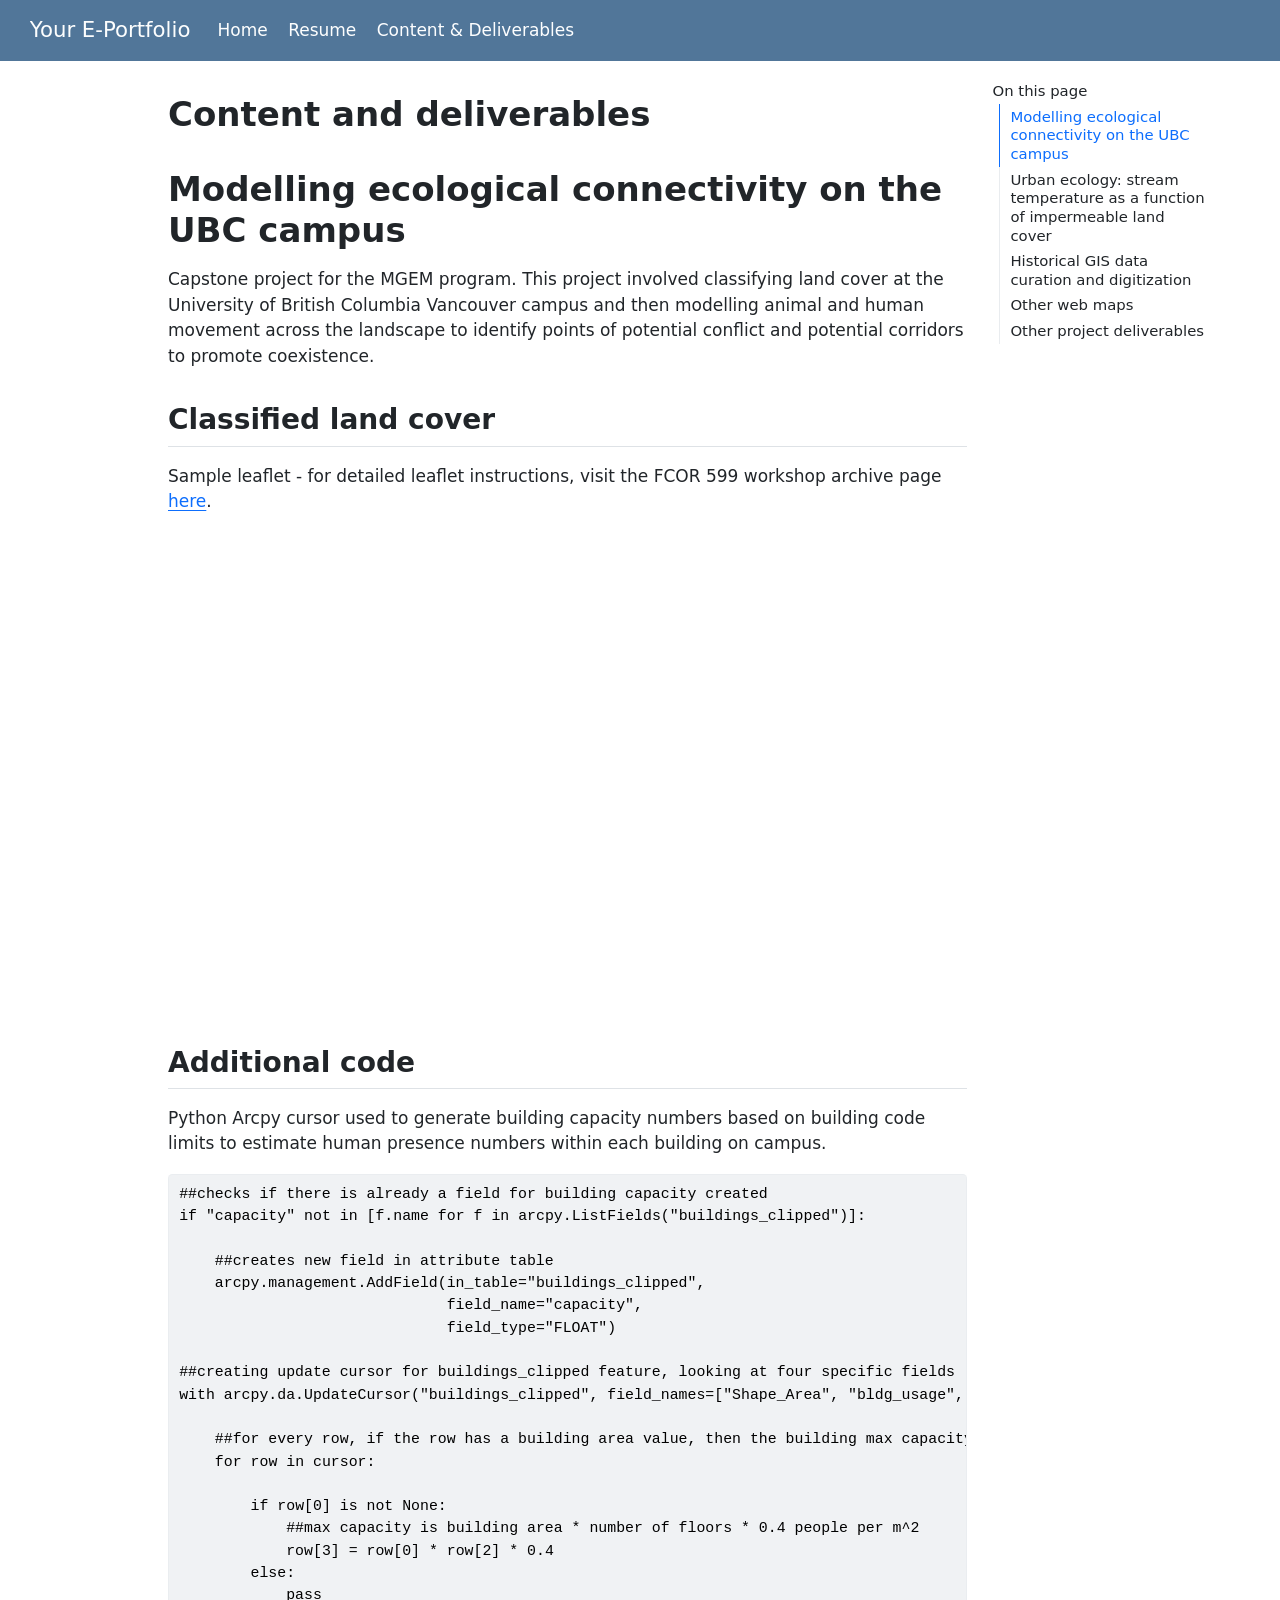
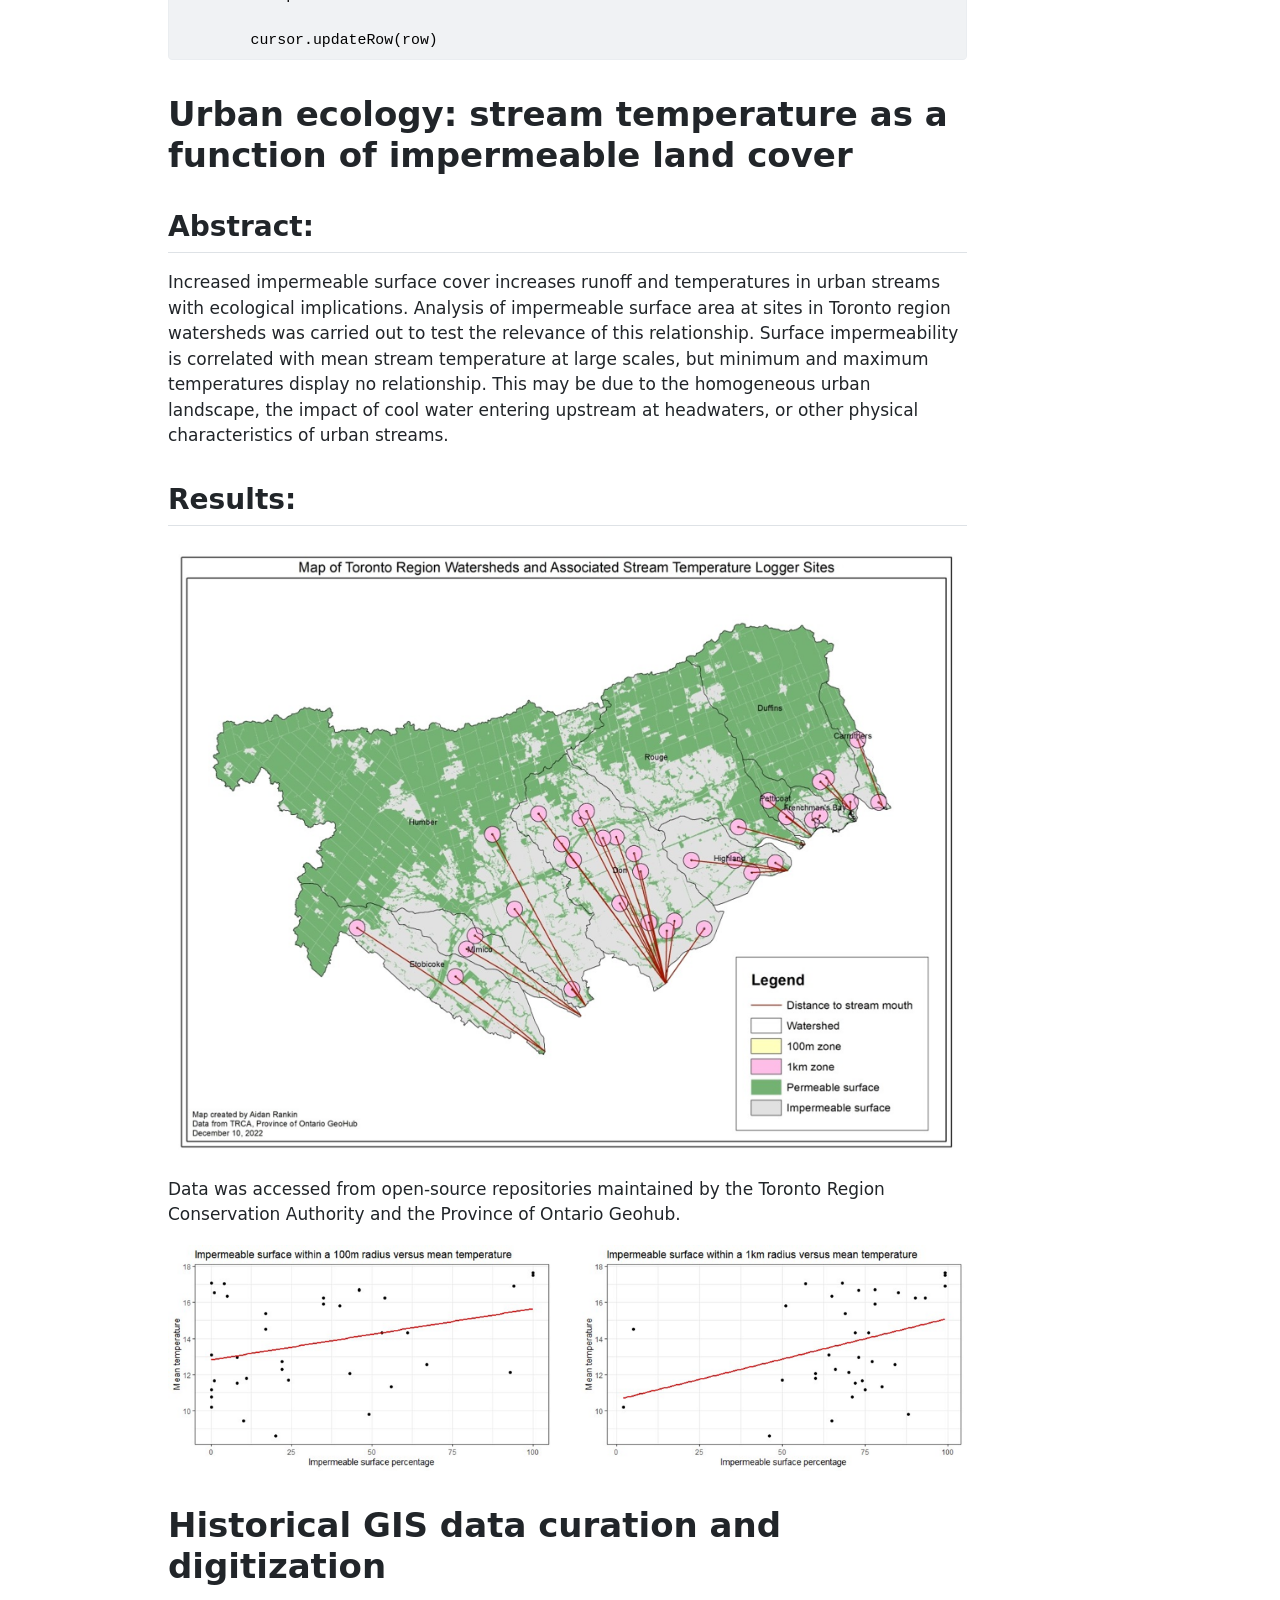
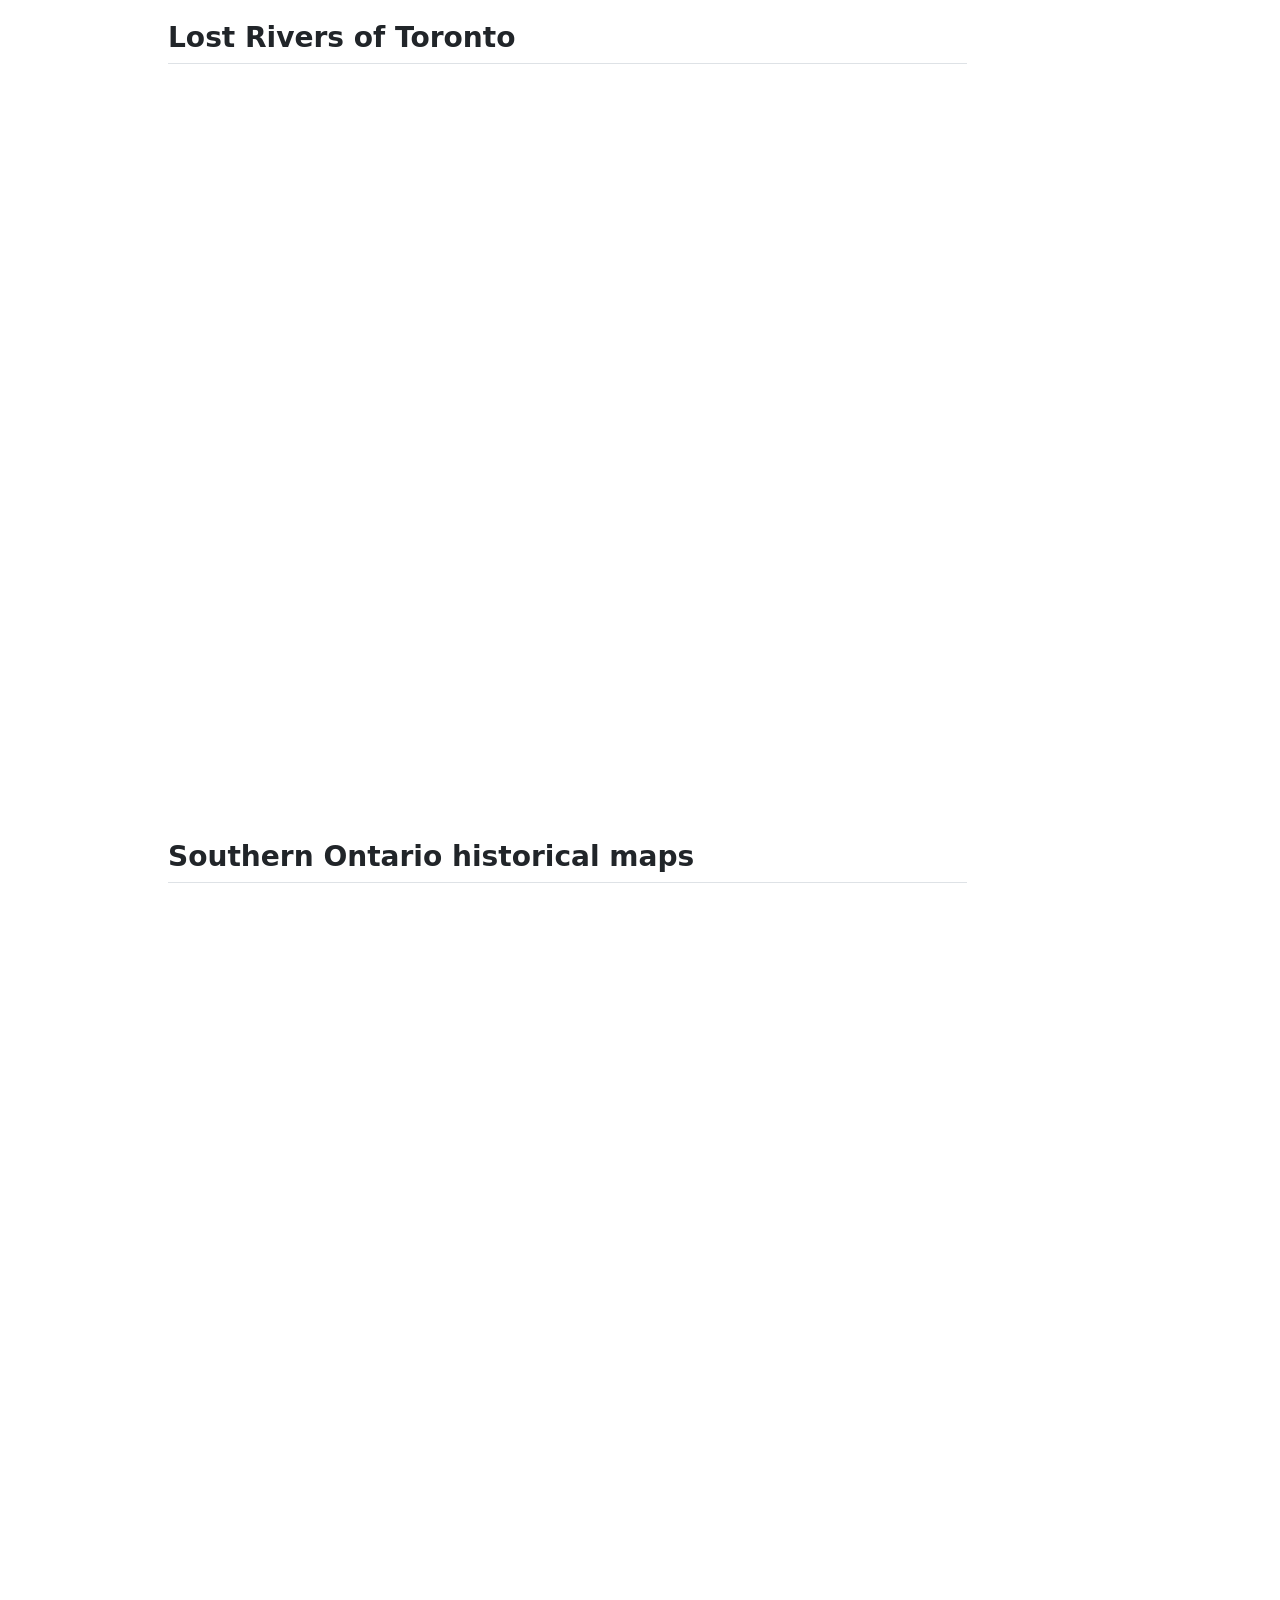
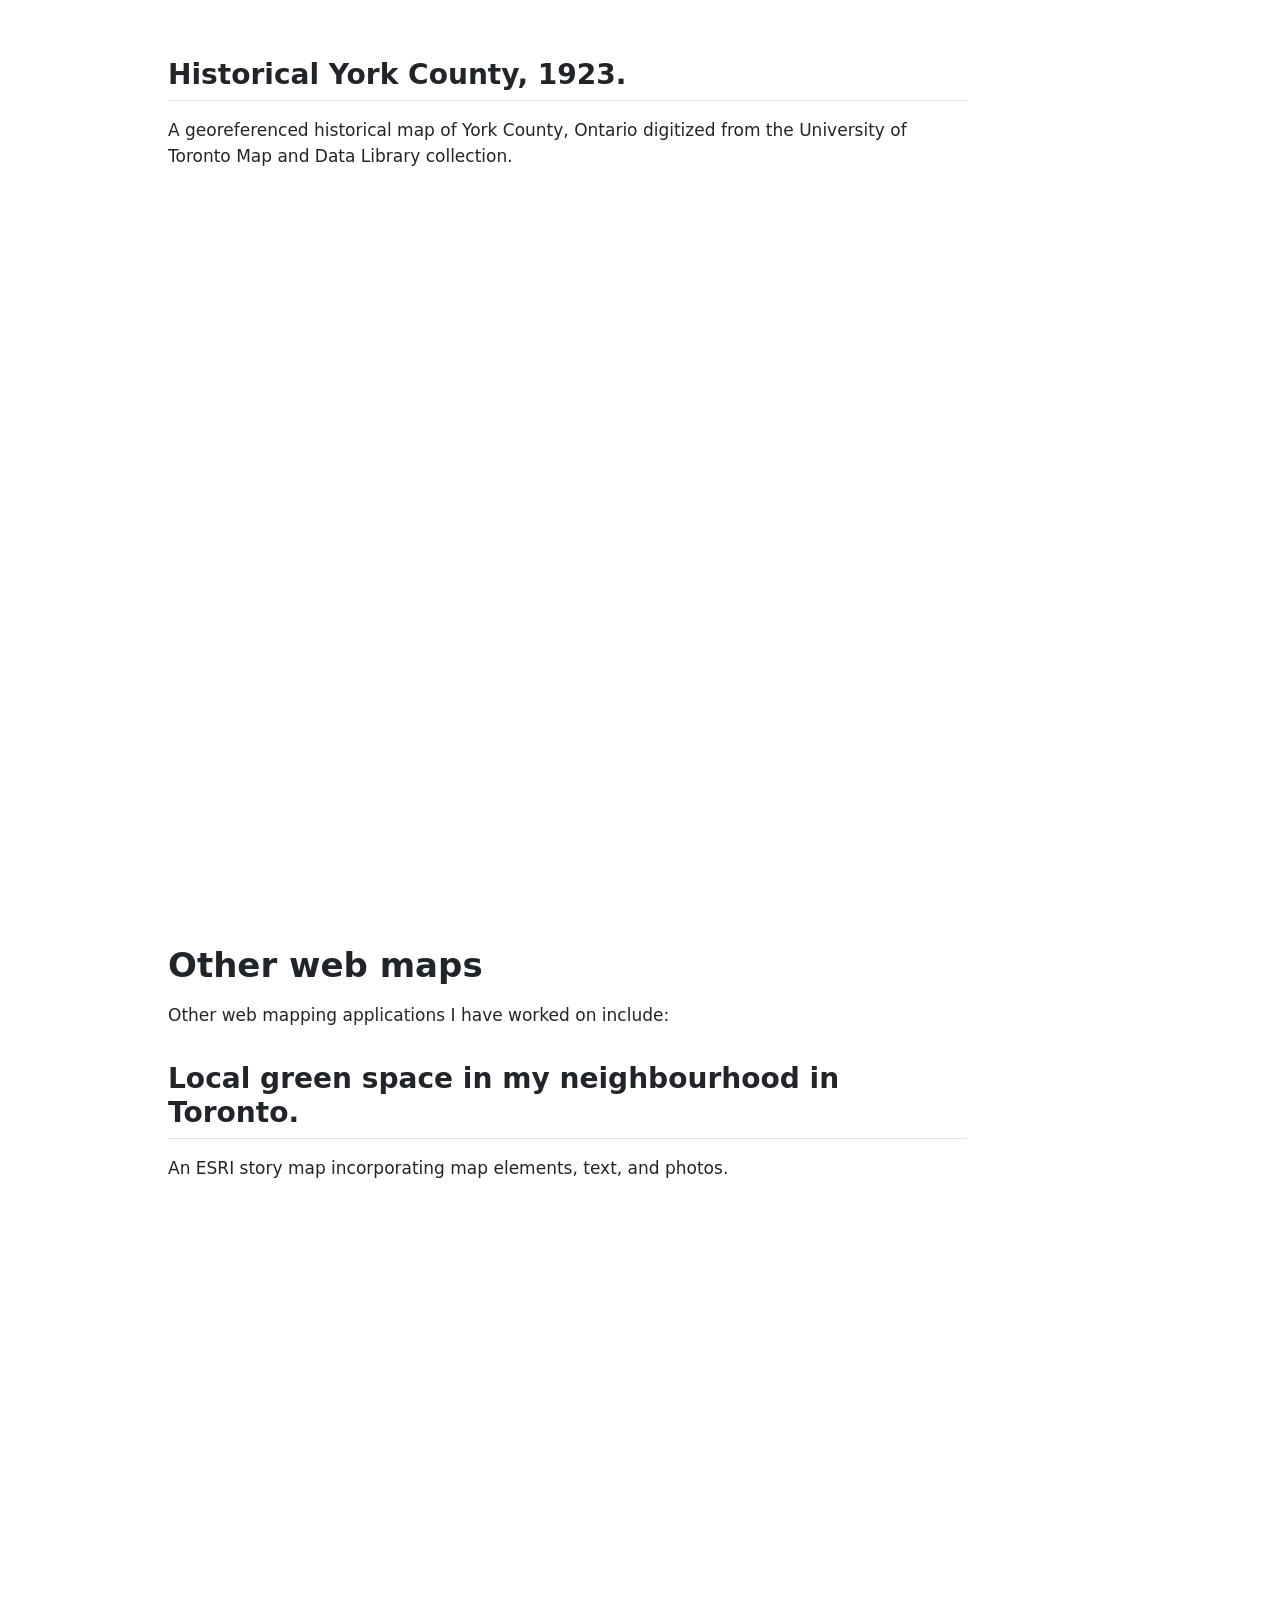
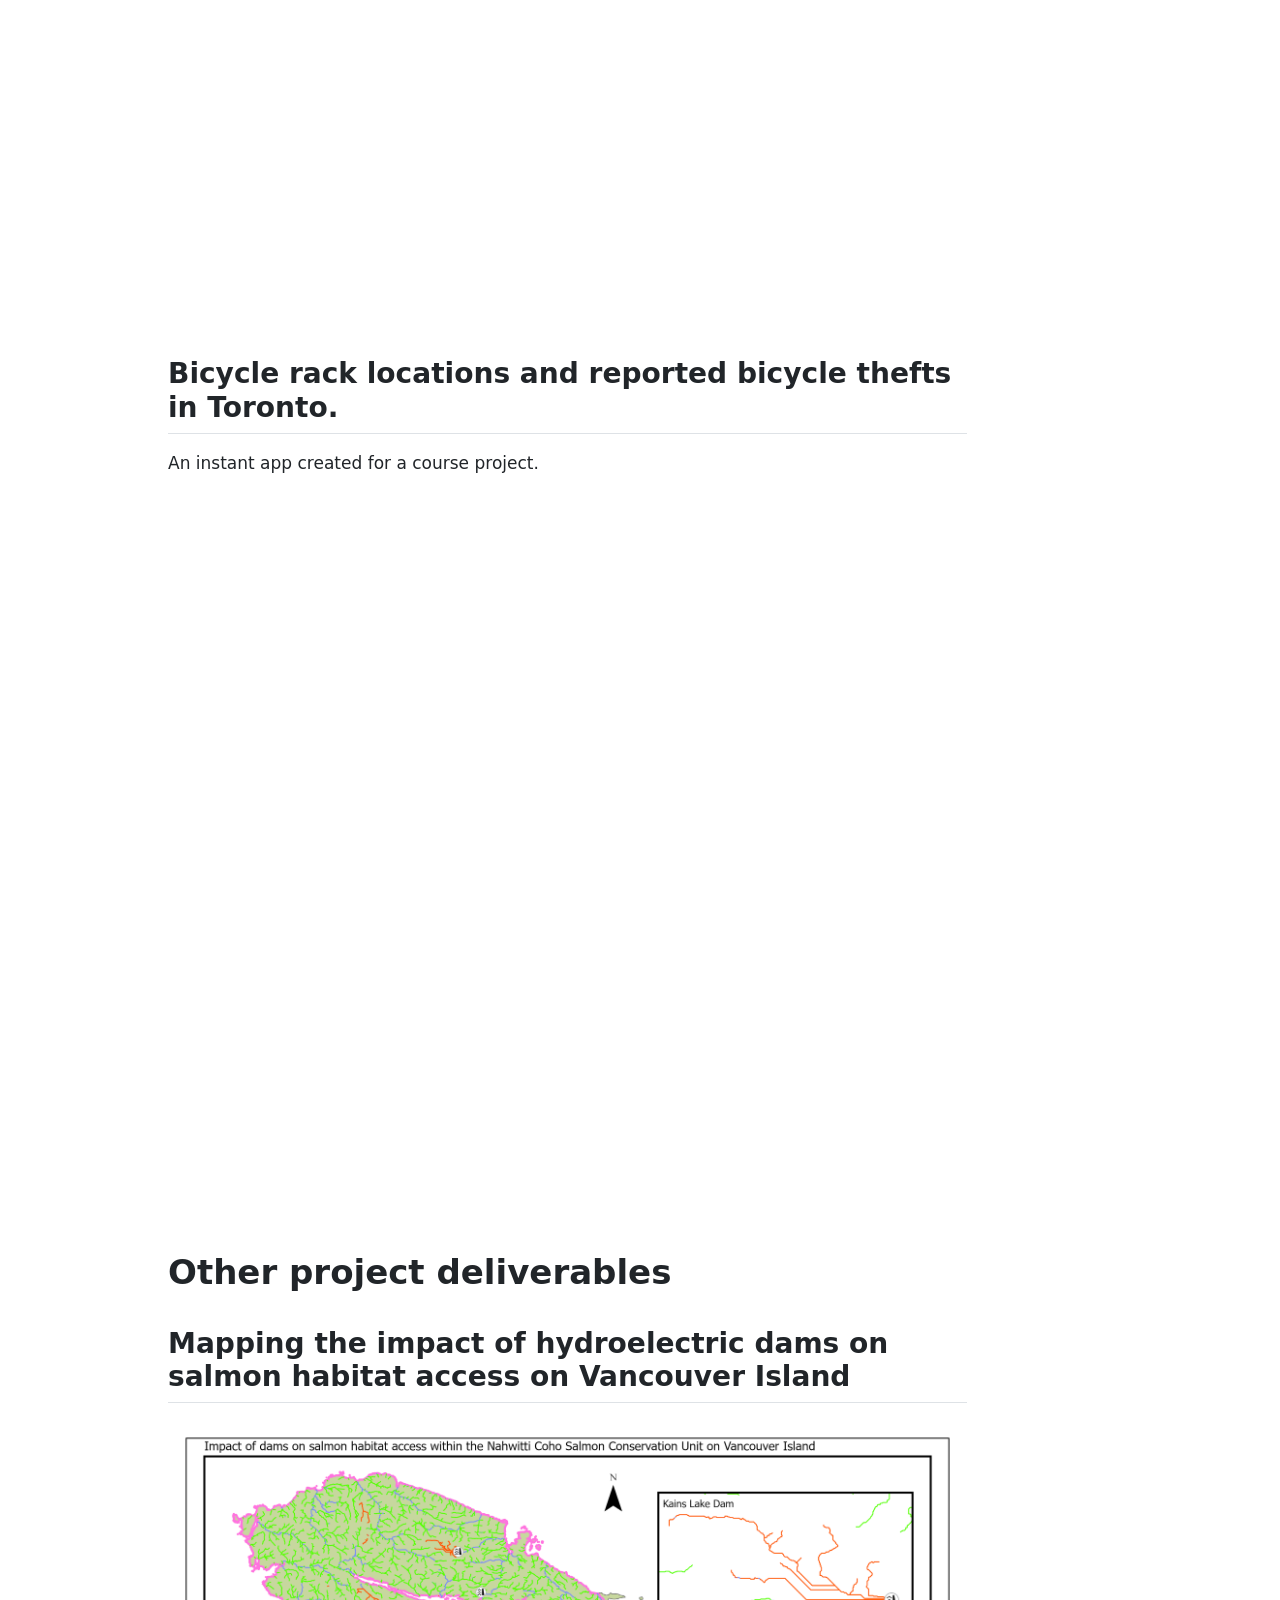
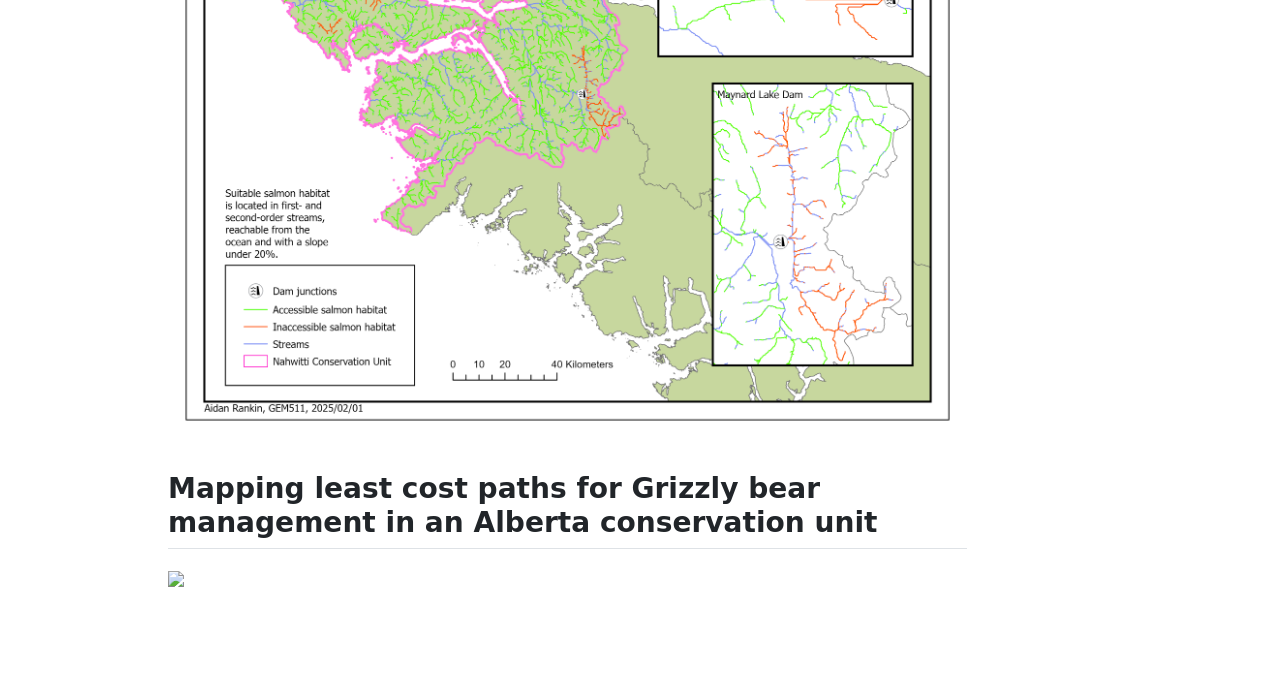
==== commit 2afe7ac8: "added content, gif" ====
--- a/content.html
+++ b/content.html
@@ -100,8 +100,6 @@
     "search-label": "Search"
   }
 }</script>
-<link href="site_libs/htmltools-fill-0.5.8.1/fill.css" rel="stylesheet">
-
 <script src="site_libs/htmlwidgets-1.6.4/htmlwidgets.js"></script>
 
 <script src="site_libs/jquery-3.6.0/jquery-3.6.0.min.js"></script>
@@ -184,13 +182,22 @@
   <li><a href="#abstract" id="toc-abstract" class="nav-link" data-scroll-target="#abstract">Abstract:</a></li>
   <li><a href="#results" id="toc-results" class="nav-link" data-scroll-target="#results">Results:</a></li>
   </ul></li>
+  <li><a href="#historical-gis-data-curation-and-digitization" id="toc-historical-gis-data-curation-and-digitization" class="nav-link" data-scroll-target="#historical-gis-data-curation-and-digitization">Historical GIS data curation and digitization</a>
+  <ul class="collapse">
+  <li><a href="#lost-rivers-of-toronto" id="toc-lost-rivers-of-toronto" class="nav-link" data-scroll-target="#lost-rivers-of-toronto">Lost Rivers of Toronto</a></li>
+  <li><a href="#southern-ontario-historical-maps" id="toc-southern-ontario-historical-maps" class="nav-link" data-scroll-target="#southern-ontario-historical-maps">Southern Ontario historical maps</a></li>
+  <li><a href="#historical-york-county-1923." id="toc-historical-york-county-1923." class="nav-link" data-scroll-target="#historical-york-county-1923.">Historical York County, 1923.</a></li>
+  </ul></li>
   <li><a href="#other-web-maps" id="toc-other-web-maps" class="nav-link" data-scroll-target="#other-web-maps">Other web maps</a>
   <ul class="collapse">
   <li><a href="#local-green-space-in-my-neighbourhood-in-toronto." id="toc-local-green-space-in-my-neighbourhood-in-toronto." class="nav-link" data-scroll-target="#local-green-space-in-my-neighbourhood-in-toronto.">Local green space in my neighbourhood in Toronto.</a></li>
   <li><a href="#bicycle-rack-locations-and-reported-bicycle-thefts-in-toronto." id="toc-bicycle-rack-locations-and-reported-bicycle-thefts-in-toronto." class="nav-link" data-scroll-target="#bicycle-rack-locations-and-reported-bicycle-thefts-in-toronto.">Bicycle rack locations and reported bicycle thefts in Toronto.</a></li>
-  <li><a href="#york-county-ontario-1923" id="toc-york-county-ontario-1923" class="nav-link" data-scroll-target="#york-county-ontario-1923">York County, Ontario, 1923</a></li>
   </ul></li>
-  <li><a href="#other-project-deliverables" id="toc-other-project-deliverables" class="nav-link" data-scroll-target="#other-project-deliverables">Other project deliverables</a></li>
+  <li><a href="#other-project-deliverables" id="toc-other-project-deliverables" class="nav-link" data-scroll-target="#other-project-deliverables">Other project deliverables</a>
+  <ul class="collapse">
+  <li><a href="#mapping-the-impact-of-hydroelectric-dams-on-salmon-habitat-access-on-vancouver-island" id="toc-mapping-the-impact-of-hydroelectric-dams-on-salmon-habitat-access-on-vancouver-island" class="nav-link" data-scroll-target="#mapping-the-impact-of-hydroelectric-dams-on-salmon-habitat-access-on-vancouver-island">Mapping the impact of hydroelectric dams on salmon habitat access on Vancouver Island</a></li>
+  <li><a href="#mapping-least-cost-paths-for-grizzly-bear-management-in-an-alberta-conservation-unit" id="toc-mapping-least-cost-paths-for-grizzly-bear-management-in-an-alberta-conservation-unit" class="nav-link" data-scroll-target="#mapping-least-cost-paths-for-grizzly-bear-management-in-an-alberta-conservation-unit">Mapping least cost paths for Grizzly bear management in an Alberta conservation unit</a></li>
+  </ul></li>
   </ul>
 </nav>
     </div>
@@ -224,8 +231,8 @@
 <p>Sample leaflet - for detailed leaflet instructions, visit the FCOR 599 workshop archive page <a href="https://ubc-mgem-fcor599.github.io/FCOR-599-Workshops/Interactive_Maps/leaflet.html">here</a>.</p>
 <div class="cell">
 <div class="cell-output-display">
-<div class="leaflet html-widget html-fill-item" id="htmlwidget-1c9663754d2cbe0ca0aa" style="width:100%;height:464px;"></div>
-<script type="application/json" data-for="htmlwidget-1c9663754d2cbe0ca0aa">{"x":{"options":{"crs":{"crsClass":"L.CRS.EPSG3857","code":null,"proj4def":null,"projectedBounds":null,"options":{}}},"calls":[{"method":"addProviderTiles","args":["Esri.WorldImagery",null,null,{"errorTileUrl":"","noWrap":false,"detectRetina":false}]},{"method":"addScaleBar","args":[{"maxWidth":100,"metric":true,"imperial":true,"updateWhenIdle":true,"position":"bottomleft"}]}],"setView":[[49.2827,-123.1207],11,[]]},"evals":[],"jsHooks":[]}</script>
+<div id="htmlwidget-a75428ec2508130058d8" style="width:100%;height:480px;" class="leaflet html-widget"></div>
+<script type="application/json" data-for="htmlwidget-a75428ec2508130058d8">{"x":{"options":{"crs":{"crsClass":"L.CRS.EPSG3857","code":null,"proj4def":null,"projectedBounds":null,"options":{}}},"calls":[{"method":"addProviderTiles","args":["Esri.WorldImagery",null,null,{"errorTileUrl":"","noWrap":false,"detectRetina":false}]},{"method":"addScaleBar","args":[{"maxWidth":100,"metric":true,"imperial":true,"updateWhenIdle":true,"position":"bottomleft"}]}]},"evals":[],"jsHooks":[]}</script>
 </div>
 </div>
 </section>
@@ -268,6 +275,22 @@
 <p><img src="images/stream_plots.png" class="img-fluid"></p>
 </section>
 </section>
+<section id="historical-gis-data-curation-and-digitization" class="level1">
+<h1>Historical GIS data curation and digitization</h1>
+<section id="lost-rivers-of-toronto" class="level2">
+<h2 class="anchored" data-anchor-id="lost-rivers-of-toronto">Lost Rivers of Toronto</h2>
+<iframe width="100%" height="700" src="https://utoronto.maps.arcgis.com/apps/instant/basic/index.html?appid=4927b6de70a24c74ae4b7672c4a1a608" title="Lost Rivers of Toronto"></iframe>
+</section>
+<section id="southern-ontario-historical-maps" class="level2">
+<h2 class="anchored" data-anchor-id="southern-ontario-historical-maps">Southern Ontario historical maps</h2>
+<iframe width="100%" height="700" src="https://utoronto.maps.arcgis.com/apps/instant/basic/index.html?appid=21d76694d42d4b9e9cf5286d1f9ce8b9" title="Southern Ontario historical maps"></iframe>
+</section>
+<section id="historical-york-county-1923." class="level2">
+<h2 class="anchored" data-anchor-id="historical-york-county-1923.">Historical York County, 1923.</h2>
+<p>A georeferenced historical map of York County, Ontario digitized from the University of Toronto Map and Data Library collection.</p>
+<iframe width="100%" height="700" src="https://utoronto.maps.arcgis.com/apps/mapviewer/index.html?webmap=8a39d0c62df54f58a8e929bc73a62caf" title="Digitized historical guidal map of York County in Ontario"></iframe>
+</section>
+</section>
 <section id="other-web-maps" class="level1">
 <h1>Other web maps</h1>
 <p>Other web mapping applications I have worked on include:</p>
@@ -281,18 +304,19 @@
 <p>An instant app created for a course project.</p>
 <iframe width="100%" height="700" src="https://utoronto.maps.arcgis.com/apps/instant/basic/index.html?appid=993887d367224628bda6246c22f0558e" title="Heat map of bicycle racks and reported bicycle thefts in Toronto"></iframe>
 </section>
-<section id="york-county-ontario-1923" class="level2">
-<h2 class="anchored" data-anchor-id="york-county-ontario-1923">York County, Ontario, 1923</h2>
-<p>A georeferenced historical map of York County, digitized from the University of Toronto Map and Data Library collection.</p>
-<iframe width="100%" height="700" src="https://utoronto.maps.arcgis.com/apps/mapviewer/index.html?webmap=8a39d0c62df54f58a8e929bc73a62caf" title="Digitized historical guidal map of York County in Ontario"></iframe>
-</section>
 </section>
 <section id="other-project-deliverables" class="level1">
 <h1>Other project deliverables</h1>
+<section id="mapping-the-impact-of-hydroelectric-dams-on-salmon-habitat-access-on-vancouver-island" class="level2">
+<h2 class="anchored" data-anchor-id="mapping-the-impact-of-hydroelectric-dams-on-salmon-habitat-access-on-vancouver-island">Mapping the impact of hydroelectric dams on salmon habitat access on Vancouver Island</h2>
 <p><img src="images/dams_map.png" class="img-fluid"></p>
-<p><embed src="images/Rankin_GEM510_Lab5-map.pdf" class="img-fluid" style="width"></p>
-
-
+</section>
+<section id="mapping-least-cost-paths-for-grizzly-bear-management-in-an-alberta-conservation-unit" class="level2">
+<h2 class="anchored" data-anchor-id="mapping-least-cost-paths-for-grizzly-bear-management-in-an-alberta-conservation-unit">Mapping least cost paths for Grizzly bear management in an Alberta conservation unit</h2>
+<p><img src="images/GEM510_Lab5.png" class="img-fluid"></p>
+
+
+</section>
 </section>
 
 </main> <!-- /main -->
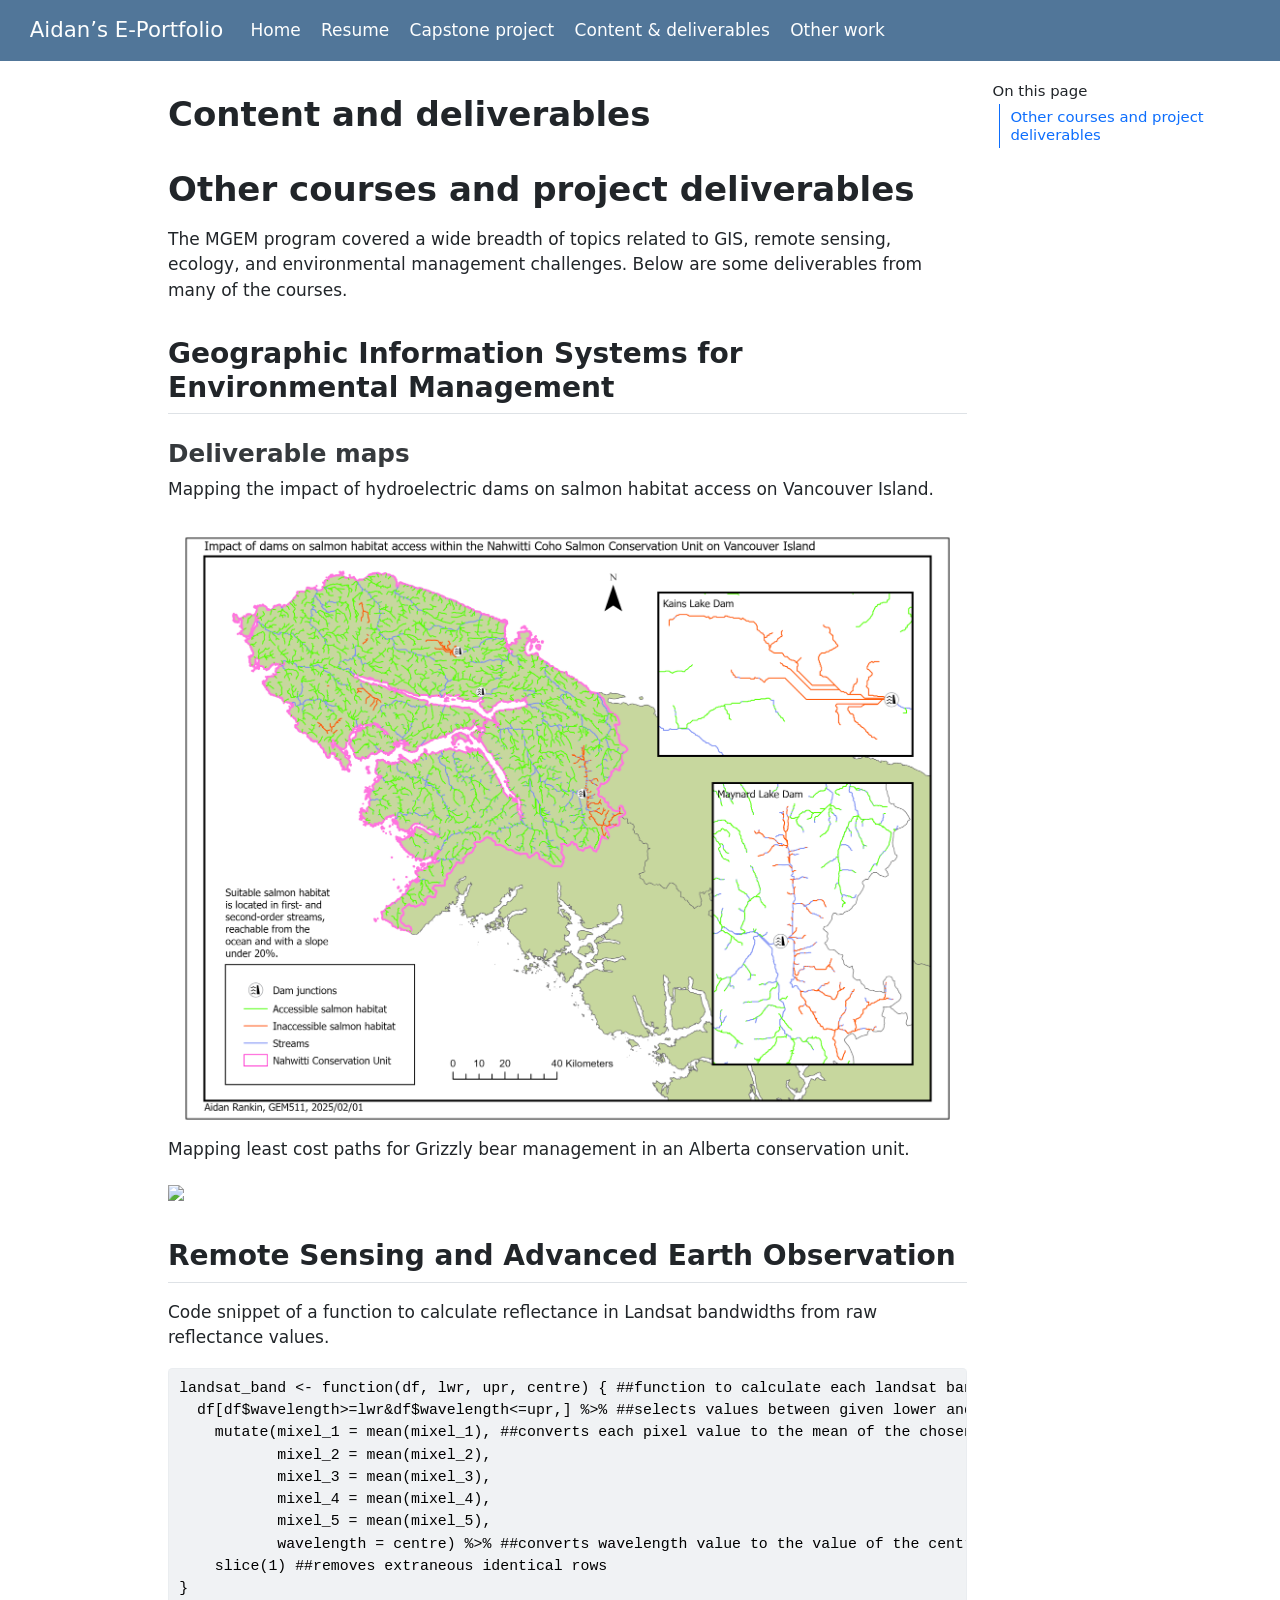
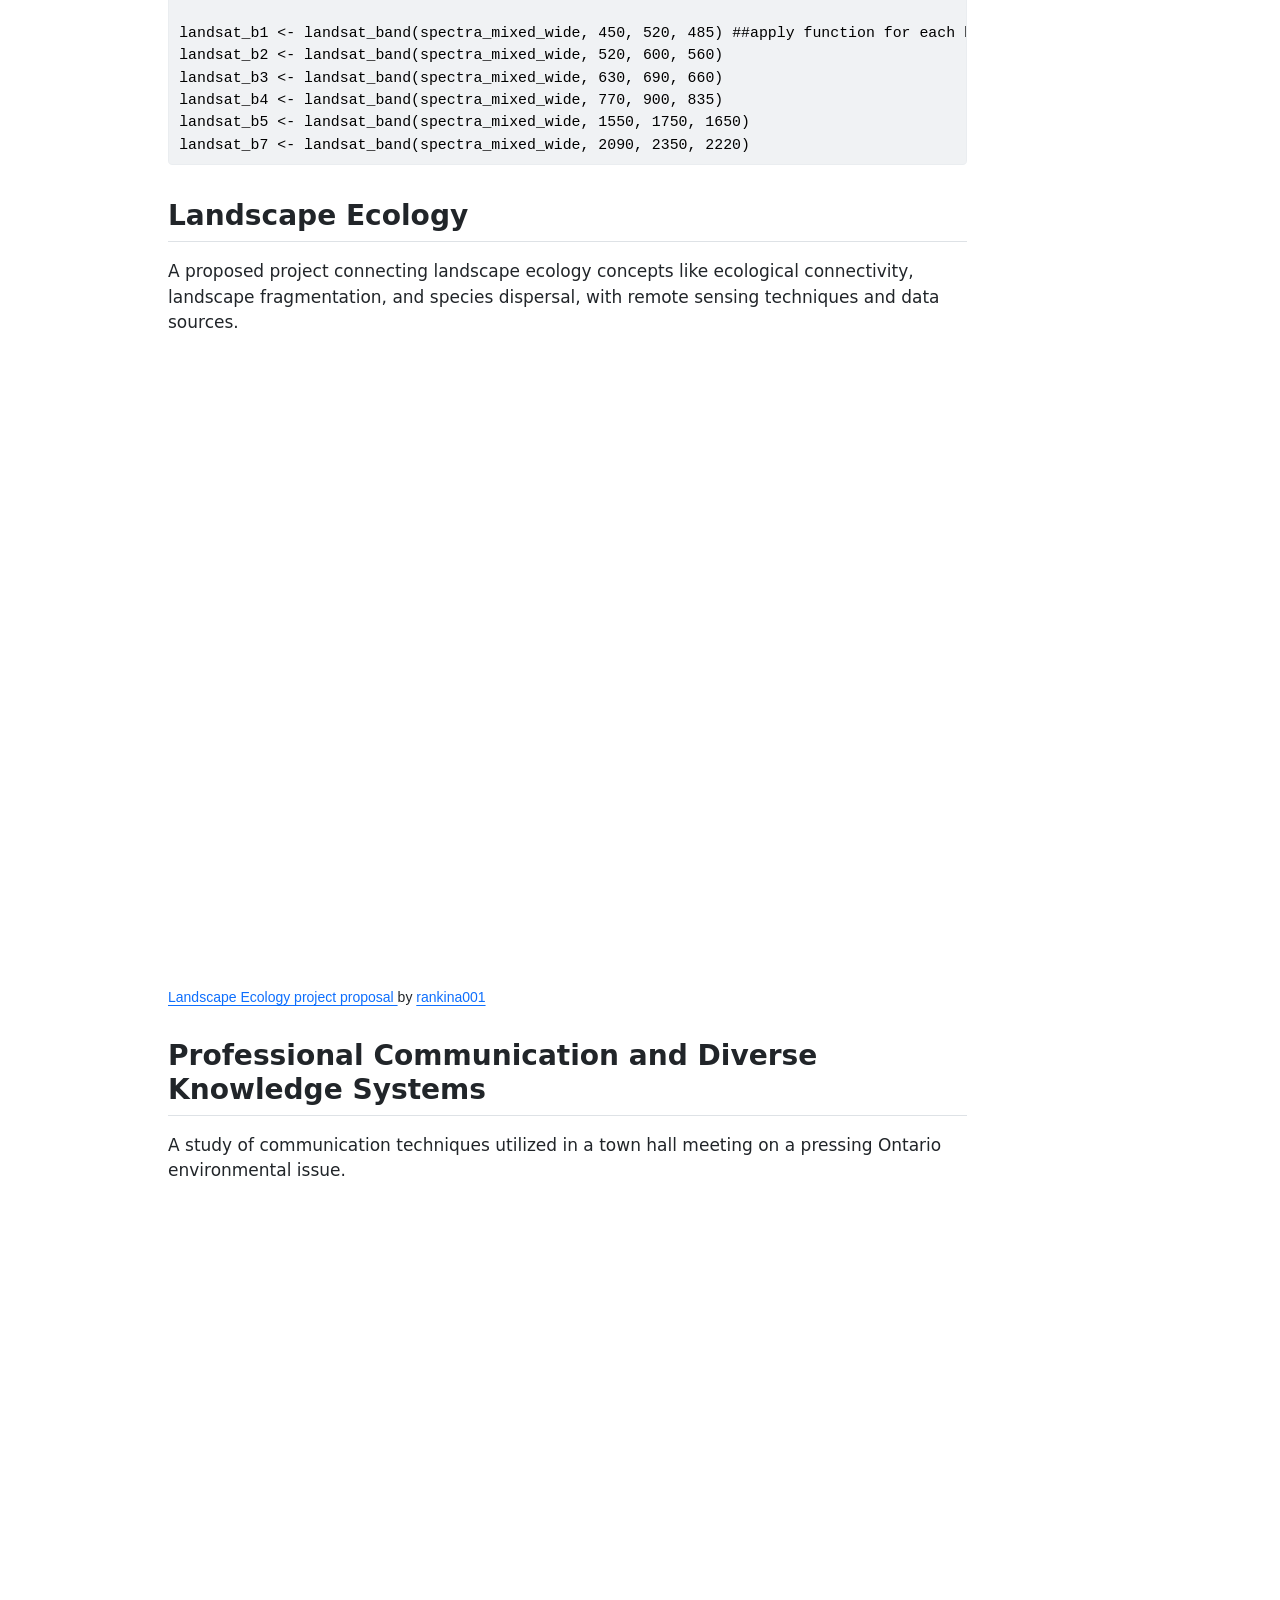
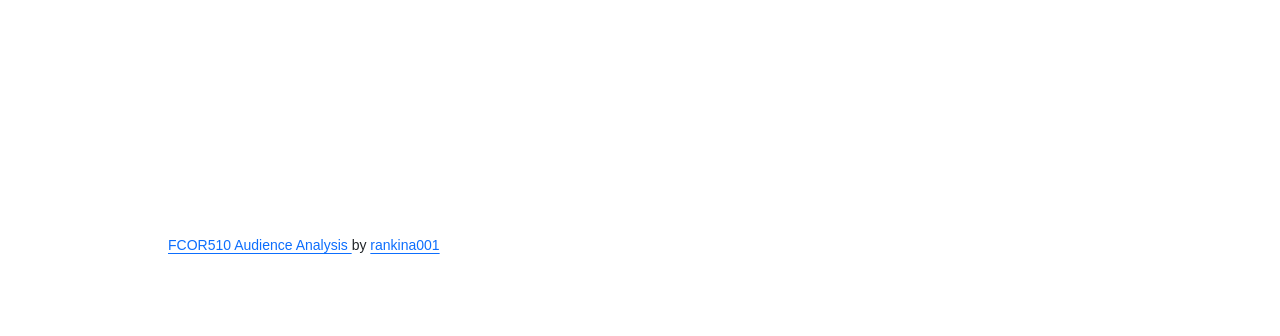
==== commit 0b6729be: "finalized" ====
--- a/content.html
+++ b/content.html
@@ -7,7 +7,7 @@
 <meta name="viewport" content="width=device-width, initial-scale=1.0, user-scalable=yes">
 
 
-<title>Content and deliverables – Your E-Portfolio</title>
+<title>Content and deliverables – Aidan’s E-Portfolio</title>
 <style>
 code{white-space: pre-wrap;}
 span.smallcaps{font-variant: small-caps;}
@@ -100,28 +100,6 @@
     "search-label": "Search"
   }
 }</script>
-<script src="site_libs/htmlwidgets-1.6.4/htmlwidgets.js"></script>
-
-<script src="site_libs/jquery-3.6.0/jquery-3.6.0.min.js"></script>
-
-<link href="site_libs/leaflet-1.3.1/leaflet.css" rel="stylesheet">
-
-<script src="site_libs/leaflet-1.3.1/leaflet.js"></script>
-
-<link href="site_libs/leafletfix-1.0.0/leafletfix.css" rel="stylesheet">
-
-<script src="site_libs/proj4-2.6.2/proj4.min.js"></script>
-
-<script src="site_libs/Proj4Leaflet-1.0.1/proj4leaflet.js"></script>
-
-<link href="site_libs/rstudio_leaflet-1.3.1/rstudio_leaflet.css" rel="stylesheet">
-
-<script src="site_libs/leaflet-binding-2.2.2/leaflet.js"></script>
-
-<script src="site_libs/leaflet-providers-2.0.0/leaflet-providers_2.0.0.js"></script>
-
-<script src="site_libs/leaflet-providers-plugin-2.2.2/leaflet-providers-plugin.js"></script>
-
 
 
 <link rel="stylesheet" href="styles.css">
@@ -135,7 +113,7 @@
       <div class="navbar-container container-fluid">
       <div class="navbar-brand-container mx-auto">
     <a class="navbar-brand" href="./index.html">
-    <span class="navbar-title">Your E-Portfolio</span>
+    <span class="navbar-title">Aidan’s E-Portfolio</span>
     </a>
   </div>
             <div id="quarto-search" class="" title="Search"></div>
@@ -153,8 +131,16 @@
 <span class="menu-text">Resume</span></a>
   </li>  
   <li class="nav-item">
+    <a class="nav-link" href="./project.html"> 
+<span class="menu-text">Capstone project</span></a>
+  </li>  
+  <li class="nav-item">
     <a class="nav-link active" href="./content.html" aria-current="page"> 
-<span class="menu-text">Content &amp; Deliverables</span></a>
+<span class="menu-text">Content &amp; deliverables</span></a>
+  </li>  
+  <li class="nav-item">
+    <a class="nav-link" href="./other.html"> 
+<span class="menu-text">Other work</span></a>
   </li>  
 </ul>
           </div> <!-- /navcollapse -->
@@ -172,31 +158,15 @@
     <h2 id="toc-title">On this page</h2>
    
   <ul>
-  <li><a href="#modelling-ecological-connectivity-on-the-ubc-campus" id="toc-modelling-ecological-connectivity-on-the-ubc-campus" class="nav-link active" data-scroll-target="#modelling-ecological-connectivity-on-the-ubc-campus">Modelling ecological connectivity on the UBC campus</a>
+  <li><a href="#other-courses-and-project-deliverables" id="toc-other-courses-and-project-deliverables" class="nav-link active" data-scroll-target="#other-courses-and-project-deliverables">Other courses and project deliverables</a>
   <ul class="collapse">
-  <li><a href="#classified-land-cover" id="toc-classified-land-cover" class="nav-link" data-scroll-target="#classified-land-cover">Classified land cover</a></li>
-  <li><a href="#additional-code" id="toc-additional-code" class="nav-link" data-scroll-target="#additional-code">Additional code</a></li>
+  <li><a href="#geographic-information-systems-for-environmental-management" id="toc-geographic-information-systems-for-environmental-management" class="nav-link" data-scroll-target="#geographic-information-systems-for-environmental-management">Geographic Information Systems for Environmental Management</a>
+  <ul class="collapse">
+  <li><a href="#deliverable-maps" id="toc-deliverable-maps" class="nav-link" data-scroll-target="#deliverable-maps">Deliverable maps</a></li>
   </ul></li>
-  <li><a href="#urban-ecology-stream-temperature-as-a-function-of-impermeable-land-cover" id="toc-urban-ecology-stream-temperature-as-a-function-of-impermeable-land-cover" class="nav-link" data-scroll-target="#urban-ecology-stream-temperature-as-a-function-of-impermeable-land-cover">Urban ecology: stream temperature as a function of impermeable land cover</a>
-  <ul class="collapse">
-  <li><a href="#abstract" id="toc-abstract" class="nav-link" data-scroll-target="#abstract">Abstract:</a></li>
-  <li><a href="#results" id="toc-results" class="nav-link" data-scroll-target="#results">Results:</a></li>
-  </ul></li>
-  <li><a href="#historical-gis-data-curation-and-digitization" id="toc-historical-gis-data-curation-and-digitization" class="nav-link" data-scroll-target="#historical-gis-data-curation-and-digitization">Historical GIS data curation and digitization</a>
-  <ul class="collapse">
-  <li><a href="#lost-rivers-of-toronto" id="toc-lost-rivers-of-toronto" class="nav-link" data-scroll-target="#lost-rivers-of-toronto">Lost Rivers of Toronto</a></li>
-  <li><a href="#southern-ontario-historical-maps" id="toc-southern-ontario-historical-maps" class="nav-link" data-scroll-target="#southern-ontario-historical-maps">Southern Ontario historical maps</a></li>
-  <li><a href="#historical-york-county-1923." id="toc-historical-york-county-1923." class="nav-link" data-scroll-target="#historical-york-county-1923.">Historical York County, 1923.</a></li>
-  </ul></li>
-  <li><a href="#other-web-maps" id="toc-other-web-maps" class="nav-link" data-scroll-target="#other-web-maps">Other web maps</a>
-  <ul class="collapse">
-  <li><a href="#local-green-space-in-my-neighbourhood-in-toronto." id="toc-local-green-space-in-my-neighbourhood-in-toronto." class="nav-link" data-scroll-target="#local-green-space-in-my-neighbourhood-in-toronto.">Local green space in my neighbourhood in Toronto.</a></li>
-  <li><a href="#bicycle-rack-locations-and-reported-bicycle-thefts-in-toronto." id="toc-bicycle-rack-locations-and-reported-bicycle-thefts-in-toronto." class="nav-link" data-scroll-target="#bicycle-rack-locations-and-reported-bicycle-thefts-in-toronto.">Bicycle rack locations and reported bicycle thefts in Toronto.</a></li>
-  </ul></li>
-  <li><a href="#other-project-deliverables" id="toc-other-project-deliverables" class="nav-link" data-scroll-target="#other-project-deliverables">Other project deliverables</a>
-  <ul class="collapse">
-  <li><a href="#mapping-the-impact-of-hydroelectric-dams-on-salmon-habitat-access-on-vancouver-island" id="toc-mapping-the-impact-of-hydroelectric-dams-on-salmon-habitat-access-on-vancouver-island" class="nav-link" data-scroll-target="#mapping-the-impact-of-hydroelectric-dams-on-salmon-habitat-access-on-vancouver-island">Mapping the impact of hydroelectric dams on salmon habitat access on Vancouver Island</a></li>
-  <li><a href="#mapping-least-cost-paths-for-grizzly-bear-management-in-an-alberta-conservation-unit" id="toc-mapping-least-cost-paths-for-grizzly-bear-management-in-an-alberta-conservation-unit" class="nav-link" data-scroll-target="#mapping-least-cost-paths-for-grizzly-bear-management-in-an-alberta-conservation-unit">Mapping least cost paths for Grizzly bear management in an Alberta conservation unit</a></li>
+  <li><a href="#remote-sensing-and-advanced-earth-observation" id="toc-remote-sensing-and-advanced-earth-observation" class="nav-link" data-scroll-target="#remote-sensing-and-advanced-earth-observation">Remote Sensing and Advanced Earth Observation</a></li>
+  <li><a href="#landscape-ecology" id="toc-landscape-ecology" class="nav-link" data-scroll-target="#landscape-ecology">Landscape Ecology</a></li>
+  <li><a href="#professional-communication-and-diverse-knowledge-systems" id="toc-professional-communication-and-diverse-knowledge-systems" class="nav-link" data-scroll-target="#professional-communication-and-diverse-knowledge-systems">Professional Communication and Diverse Knowledge Systems</a></li>
   </ul></li>
   </ul>
 </nav>
@@ -223,97 +193,48 @@
 </header>
 
 
-<section id="modelling-ecological-connectivity-on-the-ubc-campus" class="level1">
-<h1>Modelling ecological connectivity on the UBC campus</h1>
-<p>Capstone project for the MGEM program. This project involved classifying land cover at the University of British Columbia Vancouver campus and then modelling animal and human movement across the landscape to identify points of potential conflict and potential corridors to promote coexistence.</p>
-<section id="classified-land-cover" class="level2">
-<h2 class="anchored" data-anchor-id="classified-land-cover">Classified land cover</h2>
-<p>Sample leaflet - for detailed leaflet instructions, visit the FCOR 599 workshop archive page <a href="https://ubc-mgem-fcor599.github.io/FCOR-599-Workshops/Interactive_Maps/leaflet.html">here</a>.</p>
-<div class="cell">
-<div class="cell-output-display">
-<div id="htmlwidget-a75428ec2508130058d8" style="width:100%;height:480px;" class="leaflet html-widget"></div>
-<script type="application/json" data-for="htmlwidget-a75428ec2508130058d8">{"x":{"options":{"crs":{"crsClass":"L.CRS.EPSG3857","code":null,"proj4def":null,"projectedBounds":null,"options":{}}},"calls":[{"method":"addProviderTiles","args":["Esri.WorldImagery",null,null,{"errorTileUrl":"","noWrap":false,"detectRetina":false}]},{"method":"addScaleBar","args":[{"maxWidth":100,"metric":true,"imperial":true,"updateWhenIdle":true,"position":"bottomleft"}]}]},"evals":[],"jsHooks":[]}</script>
-</div>
-</div>
-</section>
-<section id="additional-code" class="level2">
-<h2 class="anchored" data-anchor-id="additional-code">Additional code</h2>
-<p>Python Arcpy cursor used to generate building capacity numbers based on building code limits to estimate human presence numbers within each building on campus.</p>
-<div class="sourceCode" id="cb1"><pre class="sourceCode python code-with-copy"><code class="sourceCode python"><span id="cb1-1"><a href="#cb1-1" aria-hidden="true" tabindex="-1"></a><span class="co">##checks if there is already a field for building capacity created</span></span>
-<span id="cb1-2"><a href="#cb1-2" aria-hidden="true" tabindex="-1"></a><span class="cf">if</span> <span class="st">"capacity"</span> <span class="kw">not</span> <span class="kw">in</span> [f.name <span class="cf">for</span> f <span class="kw">in</span> arcpy.ListFields(<span class="st">"buildings_clipped"</span>)]:</span>
-<span id="cb1-3"><a href="#cb1-3" aria-hidden="true" tabindex="-1"></a>  </span>
-<span id="cb1-4"><a href="#cb1-4" aria-hidden="true" tabindex="-1"></a>    <span class="co">##creates new field in attribute table</span></span>
-<span id="cb1-5"><a href="#cb1-5" aria-hidden="true" tabindex="-1"></a>    arcpy.management.AddField(in_table<span class="op">=</span><span class="st">"buildings_clipped"</span>,</span>
-<span id="cb1-6"><a href="#cb1-6" aria-hidden="true" tabindex="-1"></a>                              field_name<span class="op">=</span><span class="st">"capacity"</span>, </span>
-<span id="cb1-7"><a href="#cb1-7" aria-hidden="true" tabindex="-1"></a>                              field_type<span class="op">=</span><span class="st">"FLOAT"</span>)</span>
-<span id="cb1-8"><a href="#cb1-8" aria-hidden="true" tabindex="-1"></a></span>
-<span id="cb1-9"><a href="#cb1-9" aria-hidden="true" tabindex="-1"></a><span class="co">##creating update cursor for buildings_clipped feature, looking at four specific fields</span></span>
-<span id="cb1-10"><a href="#cb1-10" aria-hidden="true" tabindex="-1"></a><span class="cf">with</span> arcpy.da.UpdateCursor(<span class="st">"buildings_clipped"</span>, field_names<span class="op">=</span>[<span class="st">"Shape_Area"</span>, <span class="st">"bldg_usage"</span>, <span class="st">"max_floors"</span>, <span class="st">"capacity"</span>]) <span class="im">as</span> cursor:</span>
-<span id="cb1-11"><a href="#cb1-11" aria-hidden="true" tabindex="-1"></a>  </span>
-<span id="cb1-12"><a href="#cb1-12" aria-hidden="true" tabindex="-1"></a>    <span class="co">##for every row, if the row has a building area value, then the building max capacity is added to the new field</span></span>
-<span id="cb1-13"><a href="#cb1-13" aria-hidden="true" tabindex="-1"></a>    <span class="cf">for</span> row <span class="kw">in</span> cursor:</span>
-<span id="cb1-14"><a href="#cb1-14" aria-hidden="true" tabindex="-1"></a>      </span>
-<span id="cb1-15"><a href="#cb1-15" aria-hidden="true" tabindex="-1"></a>        <span class="cf">if</span> row[<span class="dv">0</span>] <span class="kw">is</span> <span class="kw">not</span> <span class="va">None</span>:</span>
-<span id="cb1-16"><a href="#cb1-16" aria-hidden="true" tabindex="-1"></a>            <span class="co">##max capacity is building area * number of floors * 0.4 people per m^2</span></span>
-<span id="cb1-17"><a href="#cb1-17" aria-hidden="true" tabindex="-1"></a>            row[<span class="dv">3</span>] <span class="op">=</span> row[<span class="dv">0</span>] <span class="op">*</span> row[<span class="dv">2</span>] <span class="op">*</span> <span class="fl">0.4</span> </span>
-<span id="cb1-18"><a href="#cb1-18" aria-hidden="true" tabindex="-1"></a>        <span class="cf">else</span>:</span>
-<span id="cb1-19"><a href="#cb1-19" aria-hidden="true" tabindex="-1"></a>            <span class="cf">pass</span></span>
-<span id="cb1-20"><a href="#cb1-20" aria-hidden="true" tabindex="-1"></a></span>
-<span id="cb1-21"><a href="#cb1-21" aria-hidden="true" tabindex="-1"></a>        cursor.updateRow(row)</span></code><button title="Copy to Clipboard" class="code-copy-button"><i class="bi"></i></button></pre></div>
+<section id="other-courses-and-project-deliverables" class="level1">
+<h1>Other courses and project deliverables</h1>
+<p>The MGEM program covered a wide breadth of topics related to GIS, remote sensing, ecology, and environmental management challenges. Below are some deliverables from many of the courses.</p>
+<section id="geographic-information-systems-for-environmental-management" class="level2">
+<h2 class="anchored" data-anchor-id="geographic-information-systems-for-environmental-management">Geographic Information Systems for Environmental Management</h2>
+<section id="deliverable-maps" class="level3">
+<h3 class="anchored" data-anchor-id="deliverable-maps">Deliverable maps</h3>
+<p>Mapping the impact of hydroelectric dams on salmon habitat access on Vancouver Island.</p>
+<p><img src="images/dams_map.png" class="img-fluid"> Mapping least cost paths for Grizzly bear management in an Alberta conservation unit.</p>
+<p><img src="images/GEM510_Lab5.png" class="img-fluid"></p>
 </section>
 </section>
-<section id="urban-ecology-stream-temperature-as-a-function-of-impermeable-land-cover" class="level1">
-<h1>Urban ecology: stream temperature as a function of impermeable land cover</h1>
-<section id="abstract" class="level2">
-<h2 class="anchored" data-anchor-id="abstract">Abstract:</h2>
-<p>Increased impermeable surface cover increases runoff and temperatures in urban streams with ecological implications. Analysis of impermeable surface area at sites in Toronto region watersheds was carried out to test the relevance of this relationship. Surface impermeability is correlated with mean stream temperature at large scales, but minimum and maximum temperatures display no relationship. This may be due to the homogeneous urban landscape, the impact of cool water entering upstream at headwaters, or other physical characteristics of urban streams.</p>
+<section id="remote-sensing-and-advanced-earth-observation" class="level2">
+<h2 class="anchored" data-anchor-id="remote-sensing-and-advanced-earth-observation">Remote Sensing and Advanced Earth Observation</h2>
+<p>Code snippet of a function to calculate reflectance in Landsat bandwidths from raw reflectance values.</p>
+<div class="sourceCode" id="cb1"><pre class="sourceCode r code-with-copy"><code class="sourceCode r"><span id="cb1-1"><a href="#cb1-1" aria-hidden="true" tabindex="-1"></a>landsat_band <span class="ot">&lt;-</span> <span class="cf">function</span>(df, lwr, upr, centre) { <span class="do">##function to calculate each landsat band value</span></span>
+<span id="cb1-2"><a href="#cb1-2" aria-hidden="true" tabindex="-1"></a>  df[df<span class="sc">$</span>wavelength<span class="sc">&gt;=</span>lwr<span class="sc">&amp;</span>df<span class="sc">$</span>wavelength<span class="sc">&lt;=</span>upr,] <span class="sc">%&gt;%</span> <span class="do">##selects values between given lower and upper wavelengths</span></span>
+<span id="cb1-3"><a href="#cb1-3" aria-hidden="true" tabindex="-1"></a>    <span class="fu">mutate</span>(<span class="at">mixel_1 =</span> <span class="fu">mean</span>(mixel_1), <span class="do">##converts each pixel value to the mean of the chosen wavelengths</span></span>
+<span id="cb1-4"><a href="#cb1-4" aria-hidden="true" tabindex="-1"></a>           <span class="at">mixel_2 =</span> <span class="fu">mean</span>(mixel_2),</span>
+<span id="cb1-5"><a href="#cb1-5" aria-hidden="true" tabindex="-1"></a>           <span class="at">mixel_3 =</span> <span class="fu">mean</span>(mixel_3),</span>
+<span id="cb1-6"><a href="#cb1-6" aria-hidden="true" tabindex="-1"></a>           <span class="at">mixel_4 =</span> <span class="fu">mean</span>(mixel_4),</span>
+<span id="cb1-7"><a href="#cb1-7" aria-hidden="true" tabindex="-1"></a>           <span class="at">mixel_5 =</span> <span class="fu">mean</span>(mixel_5),</span>
+<span id="cb1-8"><a href="#cb1-8" aria-hidden="true" tabindex="-1"></a>           <span class="at">wavelength =</span> centre) <span class="sc">%&gt;%</span> <span class="do">##converts wavelength value to the value of the centre of the band</span></span>
+<span id="cb1-9"><a href="#cb1-9" aria-hidden="true" tabindex="-1"></a>    <span class="fu">slice</span>(<span class="dv">1</span>) <span class="do">##removes extraneous identical rows</span></span>
+<span id="cb1-10"><a href="#cb1-10" aria-hidden="true" tabindex="-1"></a>}</span>
+<span id="cb1-11"><a href="#cb1-11" aria-hidden="true" tabindex="-1"></a></span>
+<span id="cb1-12"><a href="#cb1-12" aria-hidden="true" tabindex="-1"></a>landsat_b1 <span class="ot">&lt;-</span> <span class="fu">landsat_band</span>(spectra_mixed_wide, <span class="dv">450</span>, <span class="dv">520</span>, <span class="dv">485</span>) <span class="do">##apply function for each band</span></span>
+<span id="cb1-13"><a href="#cb1-13" aria-hidden="true" tabindex="-1"></a>landsat_b2 <span class="ot">&lt;-</span> <span class="fu">landsat_band</span>(spectra_mixed_wide, <span class="dv">520</span>, <span class="dv">600</span>, <span class="dv">560</span>)</span>
+<span id="cb1-14"><a href="#cb1-14" aria-hidden="true" tabindex="-1"></a>landsat_b3 <span class="ot">&lt;-</span> <span class="fu">landsat_band</span>(spectra_mixed_wide, <span class="dv">630</span>, <span class="dv">690</span>, <span class="dv">660</span>)</span>
+<span id="cb1-15"><a href="#cb1-15" aria-hidden="true" tabindex="-1"></a>landsat_b4 <span class="ot">&lt;-</span> <span class="fu">landsat_band</span>(spectra_mixed_wide, <span class="dv">770</span>, <span class="dv">900</span>, <span class="dv">835</span>) </span>
+<span id="cb1-16"><a href="#cb1-16" aria-hidden="true" tabindex="-1"></a>landsat_b5 <span class="ot">&lt;-</span> <span class="fu">landsat_band</span>(spectra_mixed_wide, <span class="dv">1550</span>, <span class="dv">1750</span>, <span class="dv">1650</span>)</span>
+<span id="cb1-17"><a href="#cb1-17" aria-hidden="true" tabindex="-1"></a>landsat_b7 <span class="ot">&lt;-</span> <span class="fu">landsat_band</span>(spectra_mixed_wide, <span class="dv">2090</span>, <span class="dv">2350</span>, <span class="dv">2220</span>)</span></code><button title="Copy to Clipboard" class="code-copy-button"><i class="bi"></i></button></pre></div>
 </section>
-<section id="results" class="level2">
-<h2 class="anchored" data-anchor-id="results">Results:</h2>
-<p><img src="images/stream_temp.png" class="img-fluid"></p>
-<p>Data was accessed from open-source repositories maintained by the Toronto Region Conservation Authority and the Province of Ontario Geohub.</p>
-<p><img src="images/stream_plots.png" class="img-fluid"></p>
+<section id="landscape-ecology" class="level2">
+<h2 class="anchored" data-anchor-id="landscape-ecology">Landscape Ecology</h2>
+<p>A proposed project connecting landscape ecology concepts like ecological connectivity, landscape fragmentation, and species dispersal, with remote sensing techniques and data sources.</p>
+ <iframe class="scribd_iframe_embed" title="Landscape Ecology project proposal" src="https://www.scribd.com/embeds/834039755/content?start_page=1&amp;view_mode=scroll&amp;access_key=key-2FnofZ53aiyZgWNgUf1g&amp;scribd_rebrand=true" tabindex="0" data-auto-height="true" data-aspect-ratio="0.7729220222793488" scrolling="no" width="100%" height="600" frameborder="0"></iframe> <p style="margin: 12px auto 6px auto; font-family: Helvetica,Arial,Sans-serif; font-size: 14px; line-height: normal; display: block;"> <a title="View Landscape Ecology project proposal on Scribd" href="https://www.scribd.com/document/834039755/Landscape-Ecology-project-proposal#from_embed" style="text-decoration: underline;"> Landscape Ecology project proposal </a> by <a title="View rankina001's profile on Scribd" href="https://www.scribd.com/user/842686140/rankina001#from_embed" style="text-decoration: underline;"> rankina001 </a> </p> 
 </section>
-</section>
-<section id="historical-gis-data-curation-and-digitization" class="level1">
-<h1>Historical GIS data curation and digitization</h1>
-<section id="lost-rivers-of-toronto" class="level2">
-<h2 class="anchored" data-anchor-id="lost-rivers-of-toronto">Lost Rivers of Toronto</h2>
-<iframe width="100%" height="700" src="https://utoronto.maps.arcgis.com/apps/instant/basic/index.html?appid=4927b6de70a24c74ae4b7672c4a1a608" title="Lost Rivers of Toronto"></iframe>
-</section>
-<section id="southern-ontario-historical-maps" class="level2">
-<h2 class="anchored" data-anchor-id="southern-ontario-historical-maps">Southern Ontario historical maps</h2>
-<iframe width="100%" height="700" src="https://utoronto.maps.arcgis.com/apps/instant/basic/index.html?appid=21d76694d42d4b9e9cf5286d1f9ce8b9" title="Southern Ontario historical maps"></iframe>
-</section>
-<section id="historical-york-county-1923." class="level2">
-<h2 class="anchored" data-anchor-id="historical-york-county-1923.">Historical York County, 1923.</h2>
-<p>A georeferenced historical map of York County, Ontario digitized from the University of Toronto Map and Data Library collection.</p>
-<iframe width="100%" height="700" src="https://utoronto.maps.arcgis.com/apps/mapviewer/index.html?webmap=8a39d0c62df54f58a8e929bc73a62caf" title="Digitized historical guidal map of York County in Ontario"></iframe>
-</section>
-</section>
-<section id="other-web-maps" class="level1">
-<h1>Other web maps</h1>
-<p>Other web mapping applications I have worked on include:</p>
-<section id="local-green-space-in-my-neighbourhood-in-toronto." class="level2">
-<h2 class="anchored" data-anchor-id="local-green-space-in-my-neighbourhood-in-toronto.">Local green space in my neighbourhood in Toronto.</h2>
-<p>An ESRI story map incorporating map elements, text, and photos.</p>
-<iframe src="https://storymaps.arcgis.com/stories/96512eb36b78413984c15506cd1b4f55" width="100%" height="700px" frameborder="0" allowfullscreen="" allow="geolocation"></iframe>
-</section>
-<section id="bicycle-rack-locations-and-reported-bicycle-thefts-in-toronto." class="level2">
-<h2 class="anchored" data-anchor-id="bicycle-rack-locations-and-reported-bicycle-thefts-in-toronto.">Bicycle rack locations and reported bicycle thefts in Toronto.</h2>
-<p>An instant app created for a course project.</p>
-<iframe width="100%" height="700" src="https://utoronto.maps.arcgis.com/apps/instant/basic/index.html?appid=993887d367224628bda6246c22f0558e" title="Heat map of bicycle racks and reported bicycle thefts in Toronto"></iframe>
-</section>
-</section>
-<section id="other-project-deliverables" class="level1">
-<h1>Other project deliverables</h1>
-<section id="mapping-the-impact-of-hydroelectric-dams-on-salmon-habitat-access-on-vancouver-island" class="level2">
-<h2 class="anchored" data-anchor-id="mapping-the-impact-of-hydroelectric-dams-on-salmon-habitat-access-on-vancouver-island">Mapping the impact of hydroelectric dams on salmon habitat access on Vancouver Island</h2>
-<p><img src="images/dams_map.png" class="img-fluid"></p>
-</section>
-<section id="mapping-least-cost-paths-for-grizzly-bear-management-in-an-alberta-conservation-unit" class="level2">
-<h2 class="anchored" data-anchor-id="mapping-least-cost-paths-for-grizzly-bear-management-in-an-alberta-conservation-unit">Mapping least cost paths for Grizzly bear management in an Alberta conservation unit</h2>
-<p><img src="images/GEM510_Lab5.png" class="img-fluid"></p>
+<section id="professional-communication-and-diverse-knowledge-systems" class="level2">
+<h2 class="anchored" data-anchor-id="professional-communication-and-diverse-knowledge-systems">Professional Communication and Diverse Knowledge Systems</h2>
+<p>A study of communication techniques utilized in a town hall meeting on a pressing Ontario environmental issue.</p>
+<iframe class="scribd_iframe_embed" title="FCOR510 Audience Analysis" src="https://www.scribd.com/embeds/834058303/content?start_page=1&amp;view_mode=scroll&amp;access_key=key-lVe7UjtI0rvUjWK1HQVy&amp;scribd_rebrand=true" tabindex="0" data-auto-height="true" data-aspect-ratio="0.7729220222793488" scrolling="no" width="100%" height="600" frameborder="0"></iframe> <p style="margin: 12px auto 6px auto; font-family: Helvetica,Arial,Sans-serif; font-size: 14px; line-height: normal; display: block;"> <a title="View FCOR510 Audience Analysis on Scribd" href="https://www.scribd.com/document/834058303/FCOR510-Audience-Analysis#from_embed" style="text-decoration: underline;"> FCOR510 Audience Analysis </a> by <a title="View rankina001's profile on Scribd" href="https://www.scribd.com/user/842686140/rankina001#from_embed" style="text-decoration: underline;"> rankina001 </a> </p> 
 
 
 </section>
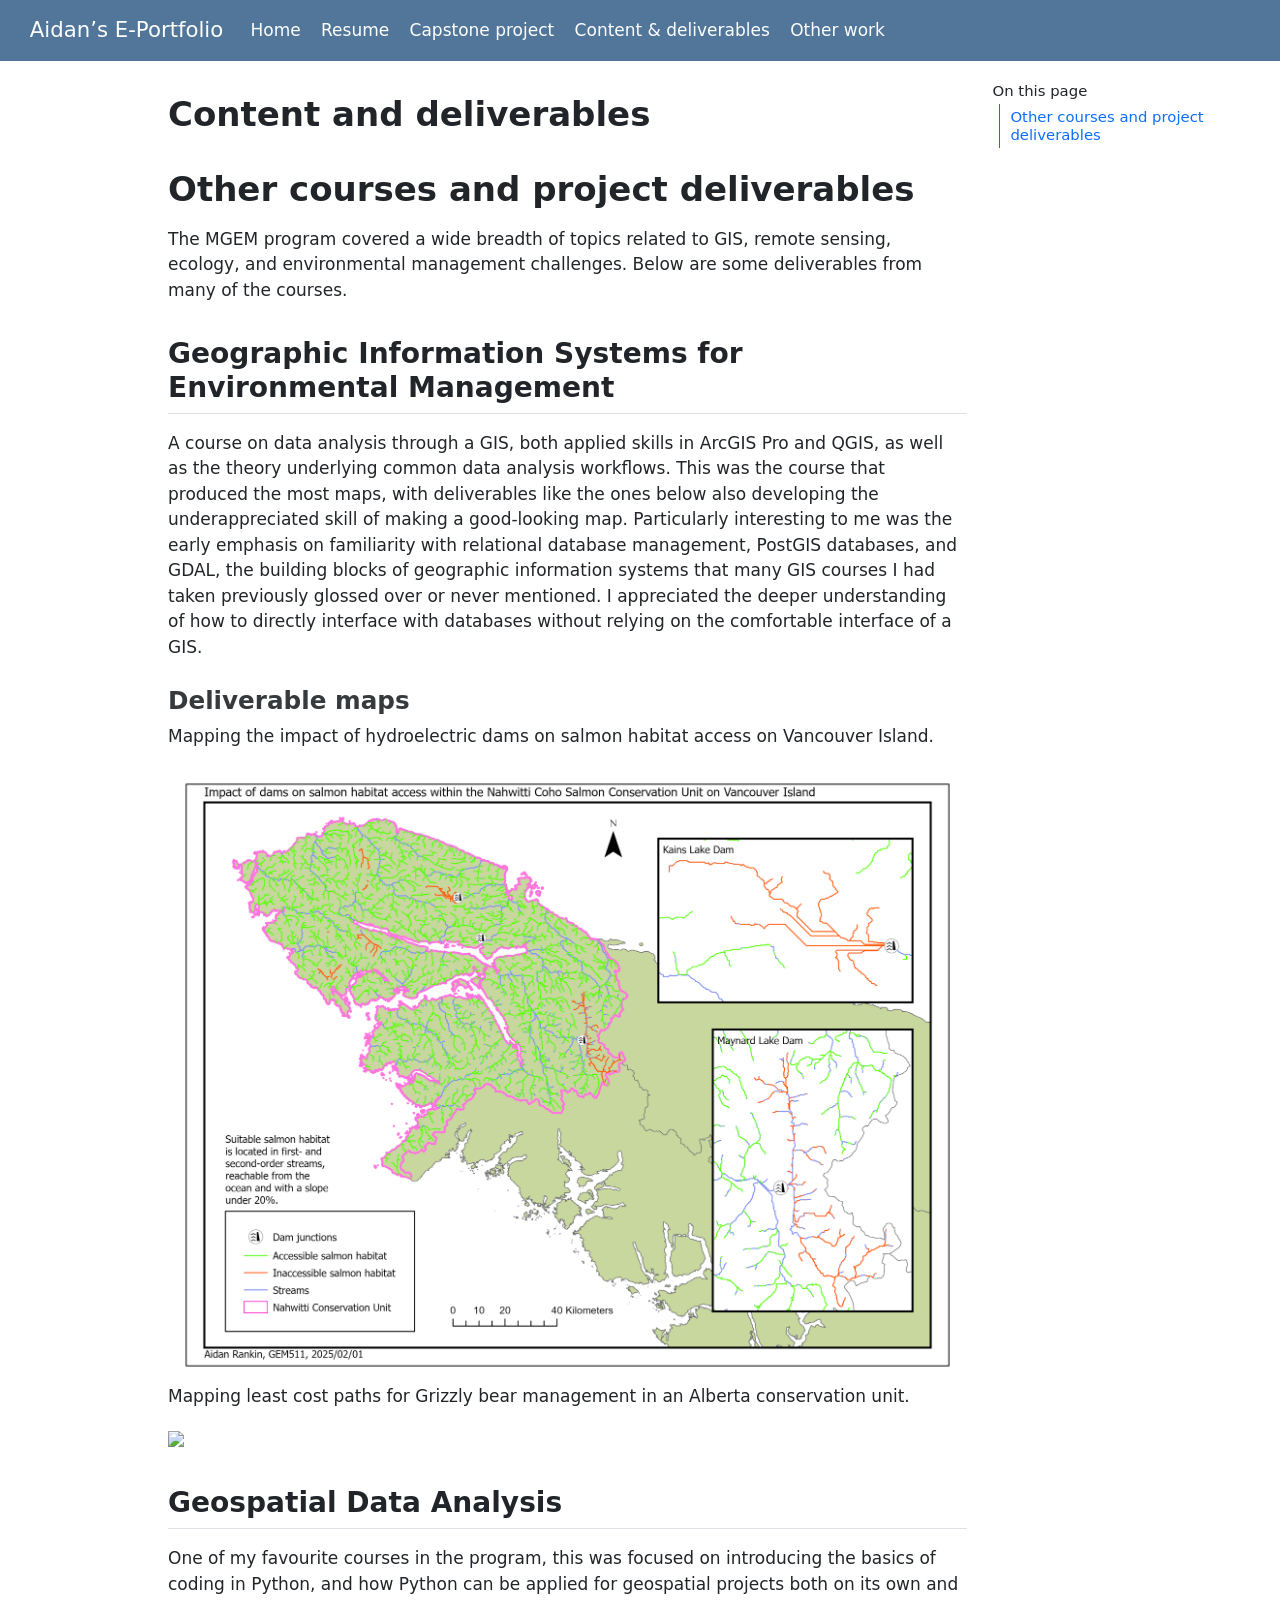
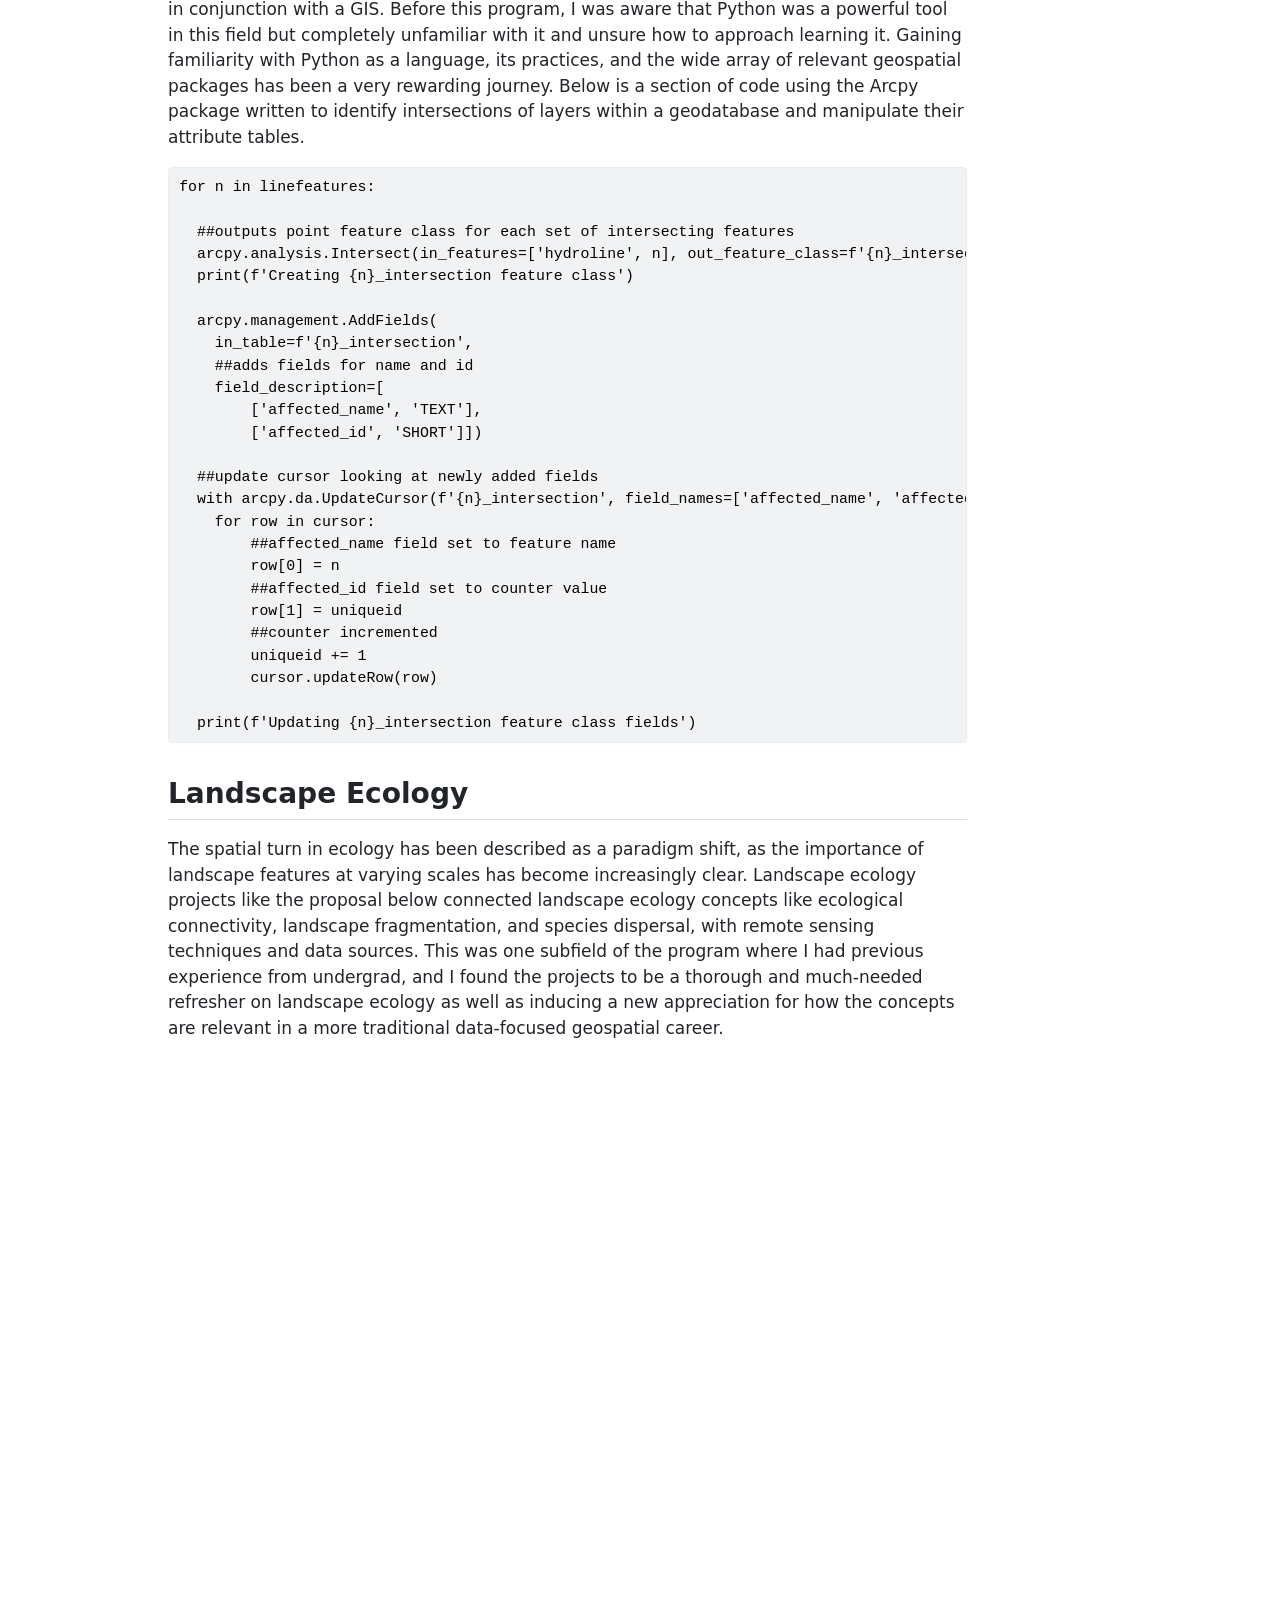
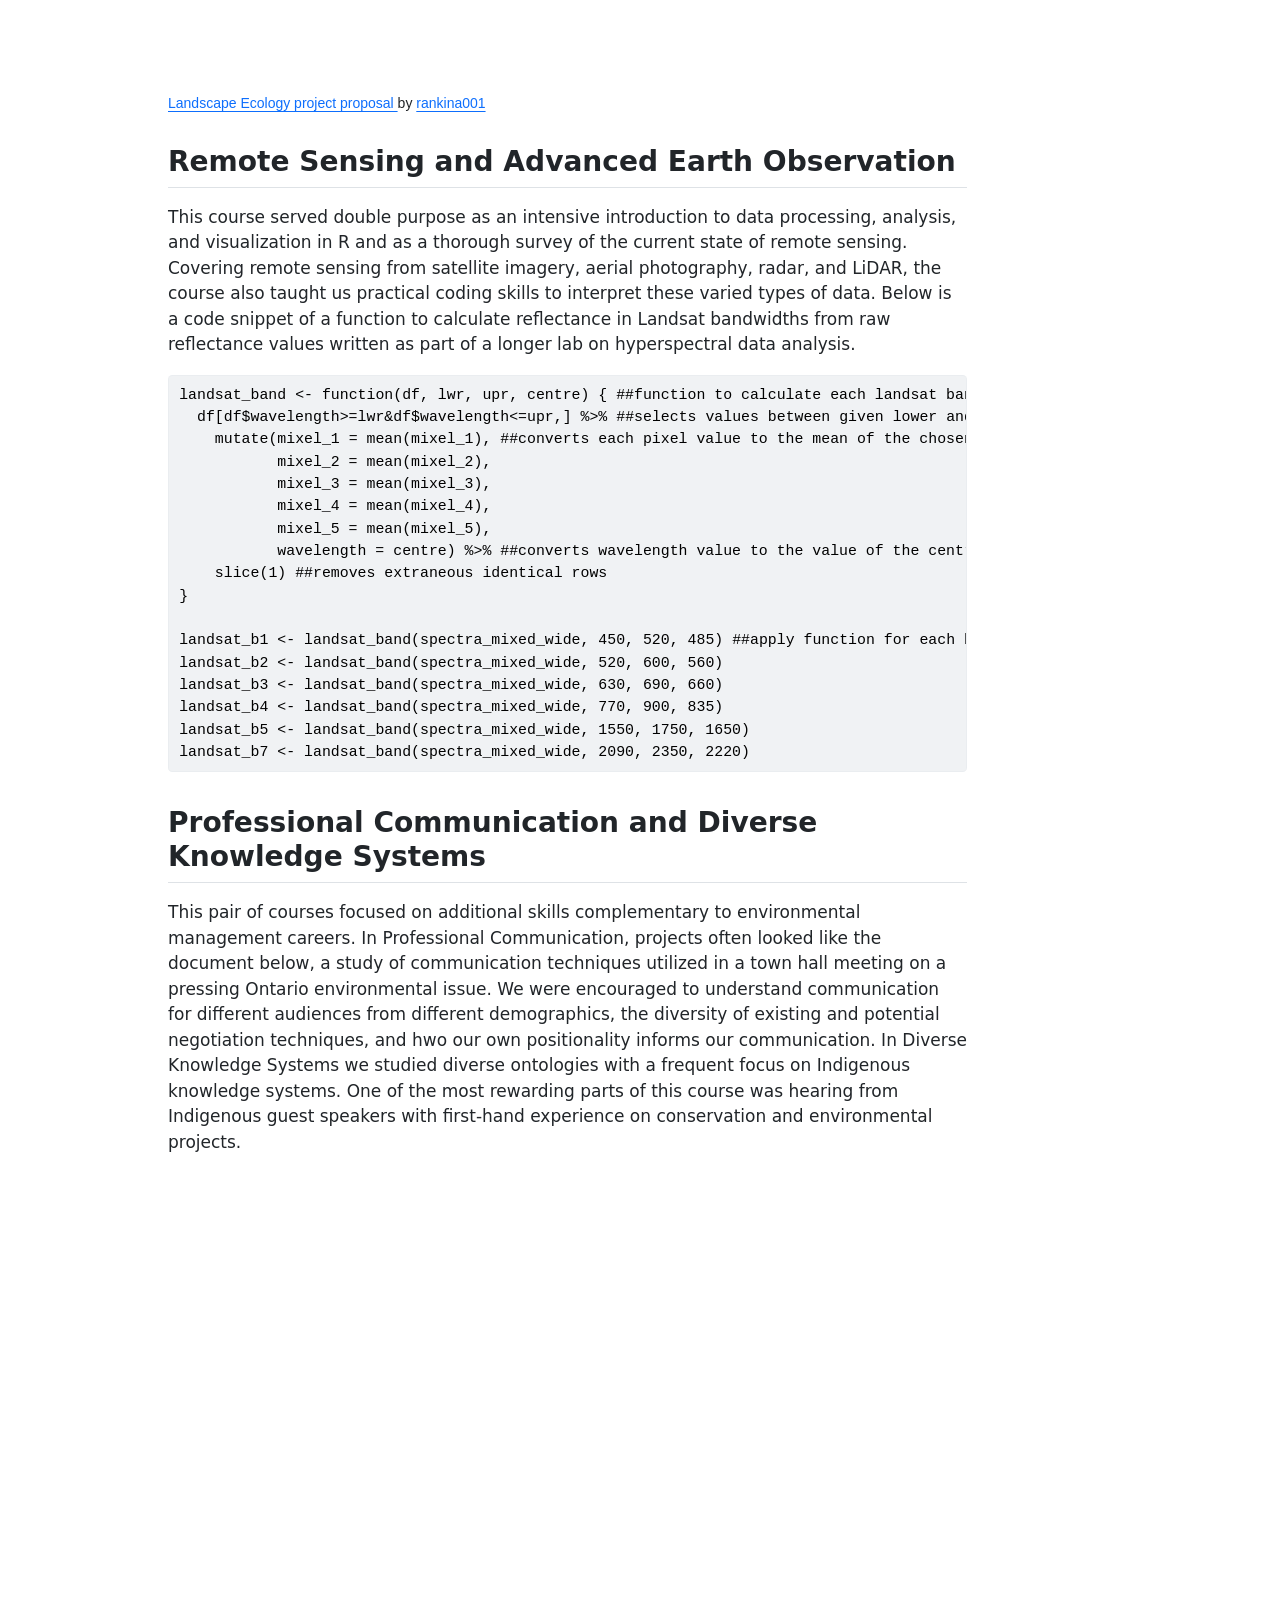
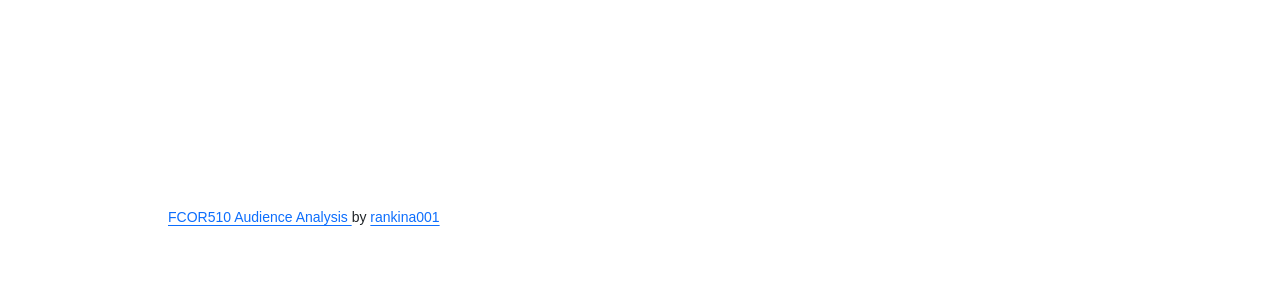
==== commit 141e31ba: "finalizing" ====
--- a/content.html
+++ b/content.html
@@ -164,8 +164,9 @@
   <ul class="collapse">
   <li><a href="#deliverable-maps" id="toc-deliverable-maps" class="nav-link" data-scroll-target="#deliverable-maps">Deliverable maps</a></li>
   </ul></li>
+  <li><a href="#geospatial-data-analysis" id="toc-geospatial-data-analysis" class="nav-link" data-scroll-target="#geospatial-data-analysis">Geospatial Data Analysis</a></li>
+  <li><a href="#landscape-ecology" id="toc-landscape-ecology" class="nav-link" data-scroll-target="#landscape-ecology">Landscape Ecology</a></li>
   <li><a href="#remote-sensing-and-advanced-earth-observation" id="toc-remote-sensing-and-advanced-earth-observation" class="nav-link" data-scroll-target="#remote-sensing-and-advanced-earth-observation">Remote Sensing and Advanced Earth Observation</a></li>
-  <li><a href="#landscape-ecology" id="toc-landscape-ecology" class="nav-link" data-scroll-target="#landscape-ecology">Landscape Ecology</a></li>
   <li><a href="#professional-communication-and-diverse-knowledge-systems" id="toc-professional-communication-and-diverse-knowledge-systems" class="nav-link" data-scroll-target="#professional-communication-and-diverse-knowledge-systems">Professional Communication and Diverse Knowledge Systems</a></li>
   </ul></li>
   </ul>
@@ -198,6 +199,7 @@
 <p>The MGEM program covered a wide breadth of topics related to GIS, remote sensing, ecology, and environmental management challenges. Below are some deliverables from many of the courses.</p>
 <section id="geographic-information-systems-for-environmental-management" class="level2">
 <h2 class="anchored" data-anchor-id="geographic-information-systems-for-environmental-management">Geographic Information Systems for Environmental Management</h2>
+<p>A course on data analysis through a GIS, both applied skills in ArcGIS Pro and QGIS, as well as the theory underlying common data analysis workflows. This was the course that produced the most maps, with deliverables like the ones below also developing the underappreciated skill of making a good-looking map. Particularly interesting to me was the early emphasis on familiarity with relational database management, PostGIS databases, and GDAL, the building blocks of geographic information systems that many GIS courses I had taken previously glossed over or never mentioned. I appreciated the deeper understanding of how to directly interface with databases without relying on the comfortable interface of a GIS.</p>
 <section id="deliverable-maps" class="level3">
 <h3 class="anchored" data-anchor-id="deliverable-maps">Deliverable maps</h3>
 <p>Mapping the impact of hydroelectric dams on salmon habitat access on Vancouver Island.</p>
@@ -205,35 +207,64 @@
 <p><img src="images/GEM510_Lab5.png" class="img-fluid"></p>
 </section>
 </section>
-<section id="remote-sensing-and-advanced-earth-observation" class="level2">
-<h2 class="anchored" data-anchor-id="remote-sensing-and-advanced-earth-observation">Remote Sensing and Advanced Earth Observation</h2>
-<p>Code snippet of a function to calculate reflectance in Landsat bandwidths from raw reflectance values.</p>
-<div class="sourceCode" id="cb1"><pre class="sourceCode r code-with-copy"><code class="sourceCode r"><span id="cb1-1"><a href="#cb1-1" aria-hidden="true" tabindex="-1"></a>landsat_band <span class="ot">&lt;-</span> <span class="cf">function</span>(df, lwr, upr, centre) { <span class="do">##function to calculate each landsat band value</span></span>
-<span id="cb1-2"><a href="#cb1-2" aria-hidden="true" tabindex="-1"></a>  df[df<span class="sc">$</span>wavelength<span class="sc">&gt;=</span>lwr<span class="sc">&amp;</span>df<span class="sc">$</span>wavelength<span class="sc">&lt;=</span>upr,] <span class="sc">%&gt;%</span> <span class="do">##selects values between given lower and upper wavelengths</span></span>
-<span id="cb1-3"><a href="#cb1-3" aria-hidden="true" tabindex="-1"></a>    <span class="fu">mutate</span>(<span class="at">mixel_1 =</span> <span class="fu">mean</span>(mixel_1), <span class="do">##converts each pixel value to the mean of the chosen wavelengths</span></span>
-<span id="cb1-4"><a href="#cb1-4" aria-hidden="true" tabindex="-1"></a>           <span class="at">mixel_2 =</span> <span class="fu">mean</span>(mixel_2),</span>
-<span id="cb1-5"><a href="#cb1-5" aria-hidden="true" tabindex="-1"></a>           <span class="at">mixel_3 =</span> <span class="fu">mean</span>(mixel_3),</span>
-<span id="cb1-6"><a href="#cb1-6" aria-hidden="true" tabindex="-1"></a>           <span class="at">mixel_4 =</span> <span class="fu">mean</span>(mixel_4),</span>
-<span id="cb1-7"><a href="#cb1-7" aria-hidden="true" tabindex="-1"></a>           <span class="at">mixel_5 =</span> <span class="fu">mean</span>(mixel_5),</span>
-<span id="cb1-8"><a href="#cb1-8" aria-hidden="true" tabindex="-1"></a>           <span class="at">wavelength =</span> centre) <span class="sc">%&gt;%</span> <span class="do">##converts wavelength value to the value of the centre of the band</span></span>
-<span id="cb1-9"><a href="#cb1-9" aria-hidden="true" tabindex="-1"></a>    <span class="fu">slice</span>(<span class="dv">1</span>) <span class="do">##removes extraneous identical rows</span></span>
-<span id="cb1-10"><a href="#cb1-10" aria-hidden="true" tabindex="-1"></a>}</span>
-<span id="cb1-11"><a href="#cb1-11" aria-hidden="true" tabindex="-1"></a></span>
-<span id="cb1-12"><a href="#cb1-12" aria-hidden="true" tabindex="-1"></a>landsat_b1 <span class="ot">&lt;-</span> <span class="fu">landsat_band</span>(spectra_mixed_wide, <span class="dv">450</span>, <span class="dv">520</span>, <span class="dv">485</span>) <span class="do">##apply function for each band</span></span>
-<span id="cb1-13"><a href="#cb1-13" aria-hidden="true" tabindex="-1"></a>landsat_b2 <span class="ot">&lt;-</span> <span class="fu">landsat_band</span>(spectra_mixed_wide, <span class="dv">520</span>, <span class="dv">600</span>, <span class="dv">560</span>)</span>
-<span id="cb1-14"><a href="#cb1-14" aria-hidden="true" tabindex="-1"></a>landsat_b3 <span class="ot">&lt;-</span> <span class="fu">landsat_band</span>(spectra_mixed_wide, <span class="dv">630</span>, <span class="dv">690</span>, <span class="dv">660</span>)</span>
-<span id="cb1-15"><a href="#cb1-15" aria-hidden="true" tabindex="-1"></a>landsat_b4 <span class="ot">&lt;-</span> <span class="fu">landsat_band</span>(spectra_mixed_wide, <span class="dv">770</span>, <span class="dv">900</span>, <span class="dv">835</span>) </span>
-<span id="cb1-16"><a href="#cb1-16" aria-hidden="true" tabindex="-1"></a>landsat_b5 <span class="ot">&lt;-</span> <span class="fu">landsat_band</span>(spectra_mixed_wide, <span class="dv">1550</span>, <span class="dv">1750</span>, <span class="dv">1650</span>)</span>
-<span id="cb1-17"><a href="#cb1-17" aria-hidden="true" tabindex="-1"></a>landsat_b7 <span class="ot">&lt;-</span> <span class="fu">landsat_band</span>(spectra_mixed_wide, <span class="dv">2090</span>, <span class="dv">2350</span>, <span class="dv">2220</span>)</span></code><button title="Copy to Clipboard" class="code-copy-button"><i class="bi"></i></button></pre></div>
+<section id="geospatial-data-analysis" class="level2">
+<h2 class="anchored" data-anchor-id="geospatial-data-analysis">Geospatial Data Analysis</h2>
+<p>One of my favourite courses in the program, this was focused on introducing the basics of coding in Python, and how Python can be applied for geospatial projects both on its own and in conjunction with a GIS. Before this program, I was aware that Python was a powerful tool in this field but completely unfamiliar with it and unsure how to approach learning it. Gaining familiarity with Python as a language, its practices, and the wide array of relevant geospatial packages has been a very rewarding journey. Below is a section of code using the Arcpy package written to identify intersections of layers within a geodatabase and manipulate their attribute tables.</p>
+<div class="sourceCode" id="cb1"><pre class="sourceCode python code-with-copy"><code class="sourceCode python"><span id="cb1-1"><a href="#cb1-1" aria-hidden="true" tabindex="-1"></a><span class="cf">for</span> n <span class="kw">in</span> linefeatures:</span>
+<span id="cb1-2"><a href="#cb1-2" aria-hidden="true" tabindex="-1"></a></span>
+<span id="cb1-3"><a href="#cb1-3" aria-hidden="true" tabindex="-1"></a>  <span class="co">##outputs point feature class for each set of intersecting features</span></span>
+<span id="cb1-4"><a href="#cb1-4" aria-hidden="true" tabindex="-1"></a>  arcpy.analysis.Intersect(in_features<span class="op">=</span>[<span class="st">'hydroline'</span>, n], out_feature_class<span class="op">=</span><span class="ss">f'</span><span class="sc">{</span>n<span class="sc">}</span><span class="ss">_intersection'</span>, output_type<span class="op">=</span><span class="st">'POINT'</span>)</span>
+<span id="cb1-5"><a href="#cb1-5" aria-hidden="true" tabindex="-1"></a>  <span class="bu">print</span>(<span class="ss">f'Creating </span><span class="sc">{</span>n<span class="sc">}</span><span class="ss">_intersection feature class'</span>)</span>
+<span id="cb1-6"><a href="#cb1-6" aria-hidden="true" tabindex="-1"></a>  </span>
+<span id="cb1-7"><a href="#cb1-7" aria-hidden="true" tabindex="-1"></a>  arcpy.management.AddFields(</span>
+<span id="cb1-8"><a href="#cb1-8" aria-hidden="true" tabindex="-1"></a>    in_table<span class="op">=</span><span class="ss">f'</span><span class="sc">{</span>n<span class="sc">}</span><span class="ss">_intersection'</span>, </span>
+<span id="cb1-9"><a href="#cb1-9" aria-hidden="true" tabindex="-1"></a>    <span class="co">##adds fields for name and id</span></span>
+<span id="cb1-10"><a href="#cb1-10" aria-hidden="true" tabindex="-1"></a>    field_description<span class="op">=</span>[</span>
+<span id="cb1-11"><a href="#cb1-11" aria-hidden="true" tabindex="-1"></a>        [<span class="st">'affected_name'</span>, <span class="st">'TEXT'</span>],</span>
+<span id="cb1-12"><a href="#cb1-12" aria-hidden="true" tabindex="-1"></a>        [<span class="st">'affected_id'</span>, <span class="st">'SHORT'</span>]])</span>
+<span id="cb1-13"><a href="#cb1-13" aria-hidden="true" tabindex="-1"></a>  </span>
+<span id="cb1-14"><a href="#cb1-14" aria-hidden="true" tabindex="-1"></a>  <span class="co">##update cursor looking at newly added fields</span></span>
+<span id="cb1-15"><a href="#cb1-15" aria-hidden="true" tabindex="-1"></a>  <span class="cf">with</span> arcpy.da.UpdateCursor(<span class="ss">f'</span><span class="sc">{</span>n<span class="sc">}</span><span class="ss">_intersection'</span>, field_names<span class="op">=</span>[<span class="st">'affected_name'</span>, <span class="st">'affected_id'</span>]) <span class="im">as</span> cursor:</span>
+<span id="cb1-16"><a href="#cb1-16" aria-hidden="true" tabindex="-1"></a>    <span class="cf">for</span> row <span class="kw">in</span> cursor:</span>
+<span id="cb1-17"><a href="#cb1-17" aria-hidden="true" tabindex="-1"></a>        <span class="co">##affected_name field set to feature name</span></span>
+<span id="cb1-18"><a href="#cb1-18" aria-hidden="true" tabindex="-1"></a>        row[<span class="dv">0</span>] <span class="op">=</span> n</span>
+<span id="cb1-19"><a href="#cb1-19" aria-hidden="true" tabindex="-1"></a>        <span class="co">##affected_id field set to counter value</span></span>
+<span id="cb1-20"><a href="#cb1-20" aria-hidden="true" tabindex="-1"></a>        row[<span class="dv">1</span>] <span class="op">=</span> uniqueid</span>
+<span id="cb1-21"><a href="#cb1-21" aria-hidden="true" tabindex="-1"></a>        <span class="co">##counter incremented</span></span>
+<span id="cb1-22"><a href="#cb1-22" aria-hidden="true" tabindex="-1"></a>        uniqueid <span class="op">+=</span> <span class="dv">1</span></span>
+<span id="cb1-23"><a href="#cb1-23" aria-hidden="true" tabindex="-1"></a>        cursor.updateRow(row)</span>
+<span id="cb1-24"><a href="#cb1-24" aria-hidden="true" tabindex="-1"></a></span>
+<span id="cb1-25"><a href="#cb1-25" aria-hidden="true" tabindex="-1"></a>  <span class="bu">print</span>(<span class="ss">f'Updating </span><span class="sc">{</span>n<span class="sc">}</span><span class="ss">_intersection feature class fields'</span>)</span></code><button title="Copy to Clipboard" class="code-copy-button"><i class="bi"></i></button></pre></div>
 </section>
 <section id="landscape-ecology" class="level2">
 <h2 class="anchored" data-anchor-id="landscape-ecology">Landscape Ecology</h2>
-<p>A proposed project connecting landscape ecology concepts like ecological connectivity, landscape fragmentation, and species dispersal, with remote sensing techniques and data sources.</p>
+<p>The spatial turn in ecology has been described as a paradigm shift, as the importance of landscape features at varying scales has become increasingly clear. Landscape ecology projects like the proposal below connected landscape ecology concepts like ecological connectivity, landscape fragmentation, and species dispersal, with remote sensing techniques and data sources. This was one subfield of the program where I had previous experience from undergrad, and I found the projects to be a thorough and much-needed refresher on landscape ecology as well as inducing a new appreciation for how the concepts are relevant in a more traditional data-focused geospatial career.</p>
  <iframe class="scribd_iframe_embed" title="Landscape Ecology project proposal" src="https://www.scribd.com/embeds/834039755/content?start_page=1&amp;view_mode=scroll&amp;access_key=key-2FnofZ53aiyZgWNgUf1g&amp;scribd_rebrand=true" tabindex="0" data-auto-height="true" data-aspect-ratio="0.7729220222793488" scrolling="no" width="100%" height="600" frameborder="0"></iframe> <p style="margin: 12px auto 6px auto; font-family: Helvetica,Arial,Sans-serif; font-size: 14px; line-height: normal; display: block;"> <a title="View Landscape Ecology project proposal on Scribd" href="https://www.scribd.com/document/834039755/Landscape-Ecology-project-proposal#from_embed" style="text-decoration: underline;"> Landscape Ecology project proposal </a> by <a title="View rankina001's profile on Scribd" href="https://www.scribd.com/user/842686140/rankina001#from_embed" style="text-decoration: underline;"> rankina001 </a> </p> 
+</section>
+<section id="remote-sensing-and-advanced-earth-observation" class="level2">
+<h2 class="anchored" data-anchor-id="remote-sensing-and-advanced-earth-observation">Remote Sensing and Advanced Earth Observation</h2>
+<p>This course served double purpose as an intensive introduction to data processing, analysis, and visualization in R and as a thorough survey of the current state of remote sensing. Covering remote sensing from satellite imagery, aerial photography, radar, and LiDAR, the course also taught us practical coding skills to interpret these varied types of data. Below is a code snippet of a function to calculate reflectance in Landsat bandwidths from raw reflectance values written as part of a longer lab on hyperspectral data analysis.</p>
+<div class="sourceCode" id="cb2"><pre class="sourceCode r code-with-copy"><code class="sourceCode r"><span id="cb2-1"><a href="#cb2-1" aria-hidden="true" tabindex="-1"></a>landsat_band <span class="ot">&lt;-</span> <span class="cf">function</span>(df, lwr, upr, centre) { <span class="do">##function to calculate each landsat band value</span></span>
+<span id="cb2-2"><a href="#cb2-2" aria-hidden="true" tabindex="-1"></a>  df[df<span class="sc">$</span>wavelength<span class="sc">&gt;=</span>lwr<span class="sc">&amp;</span>df<span class="sc">$</span>wavelength<span class="sc">&lt;=</span>upr,] <span class="sc">%&gt;%</span> <span class="do">##selects values between given lower and upper wavelengths</span></span>
+<span id="cb2-3"><a href="#cb2-3" aria-hidden="true" tabindex="-1"></a>    <span class="fu">mutate</span>(<span class="at">mixel_1 =</span> <span class="fu">mean</span>(mixel_1), <span class="do">##converts each pixel value to the mean of the chosen wavelengths</span></span>
+<span id="cb2-4"><a href="#cb2-4" aria-hidden="true" tabindex="-1"></a>           <span class="at">mixel_2 =</span> <span class="fu">mean</span>(mixel_2),</span>
+<span id="cb2-5"><a href="#cb2-5" aria-hidden="true" tabindex="-1"></a>           <span class="at">mixel_3 =</span> <span class="fu">mean</span>(mixel_3),</span>
+<span id="cb2-6"><a href="#cb2-6" aria-hidden="true" tabindex="-1"></a>           <span class="at">mixel_4 =</span> <span class="fu">mean</span>(mixel_4),</span>
+<span id="cb2-7"><a href="#cb2-7" aria-hidden="true" tabindex="-1"></a>           <span class="at">mixel_5 =</span> <span class="fu">mean</span>(mixel_5),</span>
+<span id="cb2-8"><a href="#cb2-8" aria-hidden="true" tabindex="-1"></a>           <span class="at">wavelength =</span> centre) <span class="sc">%&gt;%</span> <span class="do">##converts wavelength value to the value of the centre of the band</span></span>
+<span id="cb2-9"><a href="#cb2-9" aria-hidden="true" tabindex="-1"></a>    <span class="fu">slice</span>(<span class="dv">1</span>) <span class="do">##removes extraneous identical rows</span></span>
+<span id="cb2-10"><a href="#cb2-10" aria-hidden="true" tabindex="-1"></a>}</span>
+<span id="cb2-11"><a href="#cb2-11" aria-hidden="true" tabindex="-1"></a></span>
+<span id="cb2-12"><a href="#cb2-12" aria-hidden="true" tabindex="-1"></a>landsat_b1 <span class="ot">&lt;-</span> <span class="fu">landsat_band</span>(spectra_mixed_wide, <span class="dv">450</span>, <span class="dv">520</span>, <span class="dv">485</span>) <span class="do">##apply function for each band</span></span>
+<span id="cb2-13"><a href="#cb2-13" aria-hidden="true" tabindex="-1"></a>landsat_b2 <span class="ot">&lt;-</span> <span class="fu">landsat_band</span>(spectra_mixed_wide, <span class="dv">520</span>, <span class="dv">600</span>, <span class="dv">560</span>)</span>
+<span id="cb2-14"><a href="#cb2-14" aria-hidden="true" tabindex="-1"></a>landsat_b3 <span class="ot">&lt;-</span> <span class="fu">landsat_band</span>(spectra_mixed_wide, <span class="dv">630</span>, <span class="dv">690</span>, <span class="dv">660</span>)</span>
+<span id="cb2-15"><a href="#cb2-15" aria-hidden="true" tabindex="-1"></a>landsat_b4 <span class="ot">&lt;-</span> <span class="fu">landsat_band</span>(spectra_mixed_wide, <span class="dv">770</span>, <span class="dv">900</span>, <span class="dv">835</span>) </span>
+<span id="cb2-16"><a href="#cb2-16" aria-hidden="true" tabindex="-1"></a>landsat_b5 <span class="ot">&lt;-</span> <span class="fu">landsat_band</span>(spectra_mixed_wide, <span class="dv">1550</span>, <span class="dv">1750</span>, <span class="dv">1650</span>)</span>
+<span id="cb2-17"><a href="#cb2-17" aria-hidden="true" tabindex="-1"></a>landsat_b7 <span class="ot">&lt;-</span> <span class="fu">landsat_band</span>(spectra_mixed_wide, <span class="dv">2090</span>, <span class="dv">2350</span>, <span class="dv">2220</span>)</span></code><button title="Copy to Clipboard" class="code-copy-button"><i class="bi"></i></button></pre></div>
 </section>
 <section id="professional-communication-and-diverse-knowledge-systems" class="level2">
 <h2 class="anchored" data-anchor-id="professional-communication-and-diverse-knowledge-systems">Professional Communication and Diverse Knowledge Systems</h2>
-<p>A study of communication techniques utilized in a town hall meeting on a pressing Ontario environmental issue.</p>
+<p>This pair of courses focused on additional skills complementary to environmental management careers. In Professional Communication, projects often looked like the document below, a study of communication techniques utilized in a town hall meeting on a pressing Ontario environmental issue. We were encouraged to understand communication for different audiences from different demographics, the diversity of existing and potential negotiation techniques, and hwo our own positionality informs our communication. In Diverse Knowledge Systems we studied diverse ontologies with a frequent focus on Indigenous knowledge systems. One of the most rewarding parts of this course was hearing from Indigenous guest speakers with first-hand experience on conservation and environmental projects.</p>
 <iframe class="scribd_iframe_embed" title="FCOR510 Audience Analysis" src="https://www.scribd.com/embeds/834058303/content?start_page=1&amp;view_mode=scroll&amp;access_key=key-lVe7UjtI0rvUjWK1HQVy&amp;scribd_rebrand=true" tabindex="0" data-auto-height="true" data-aspect-ratio="0.7729220222793488" scrolling="no" width="100%" height="600" frameborder="0"></iframe> <p style="margin: 12px auto 6px auto; font-family: Helvetica,Arial,Sans-serif; font-size: 14px; line-height: normal; display: block;"> <a title="View FCOR510 Audience Analysis on Scribd" href="https://www.scribd.com/document/834058303/FCOR510-Audience-Analysis#from_embed" style="text-decoration: underline;"> FCOR510 Audience Analysis </a> by <a title="View rankina001's profile on Scribd" href="https://www.scribd.com/user/842686140/rankina001#from_embed" style="text-decoration: underline;"> rankina001 </a> </p> 
 
 
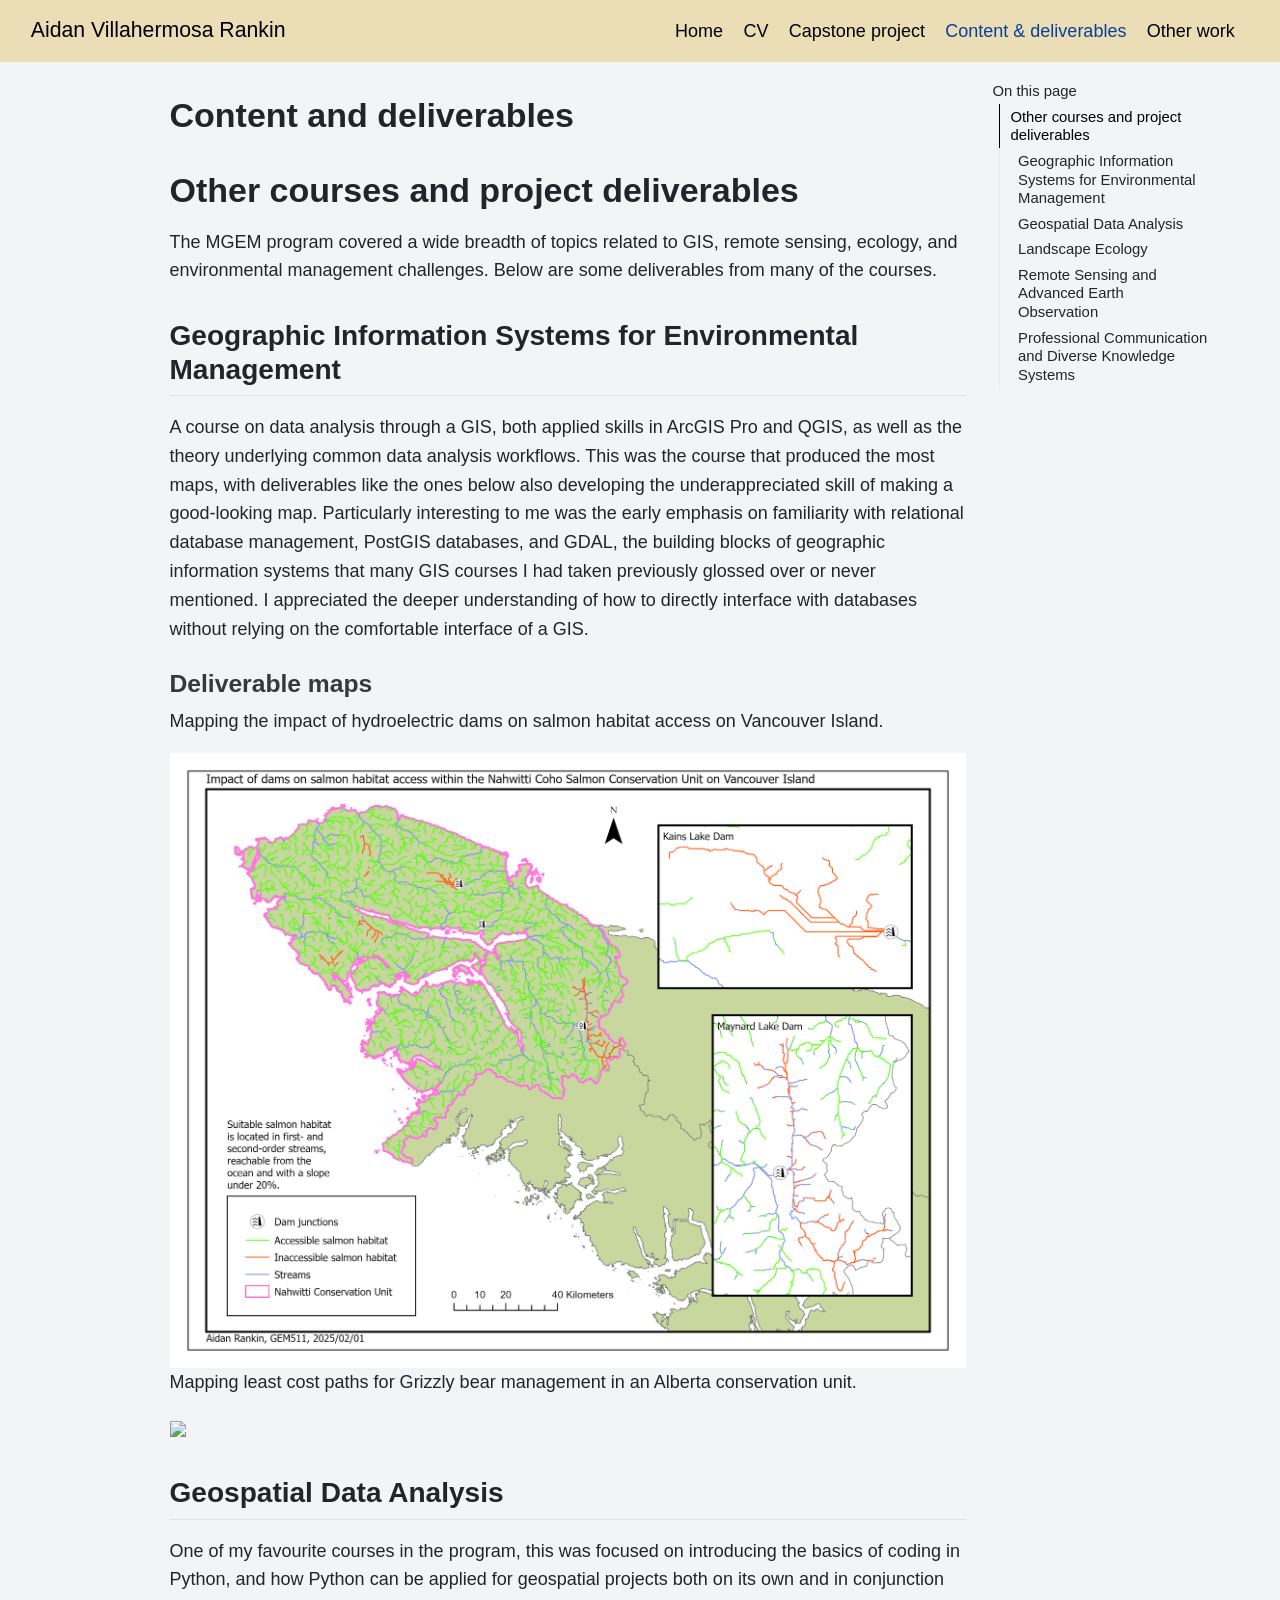
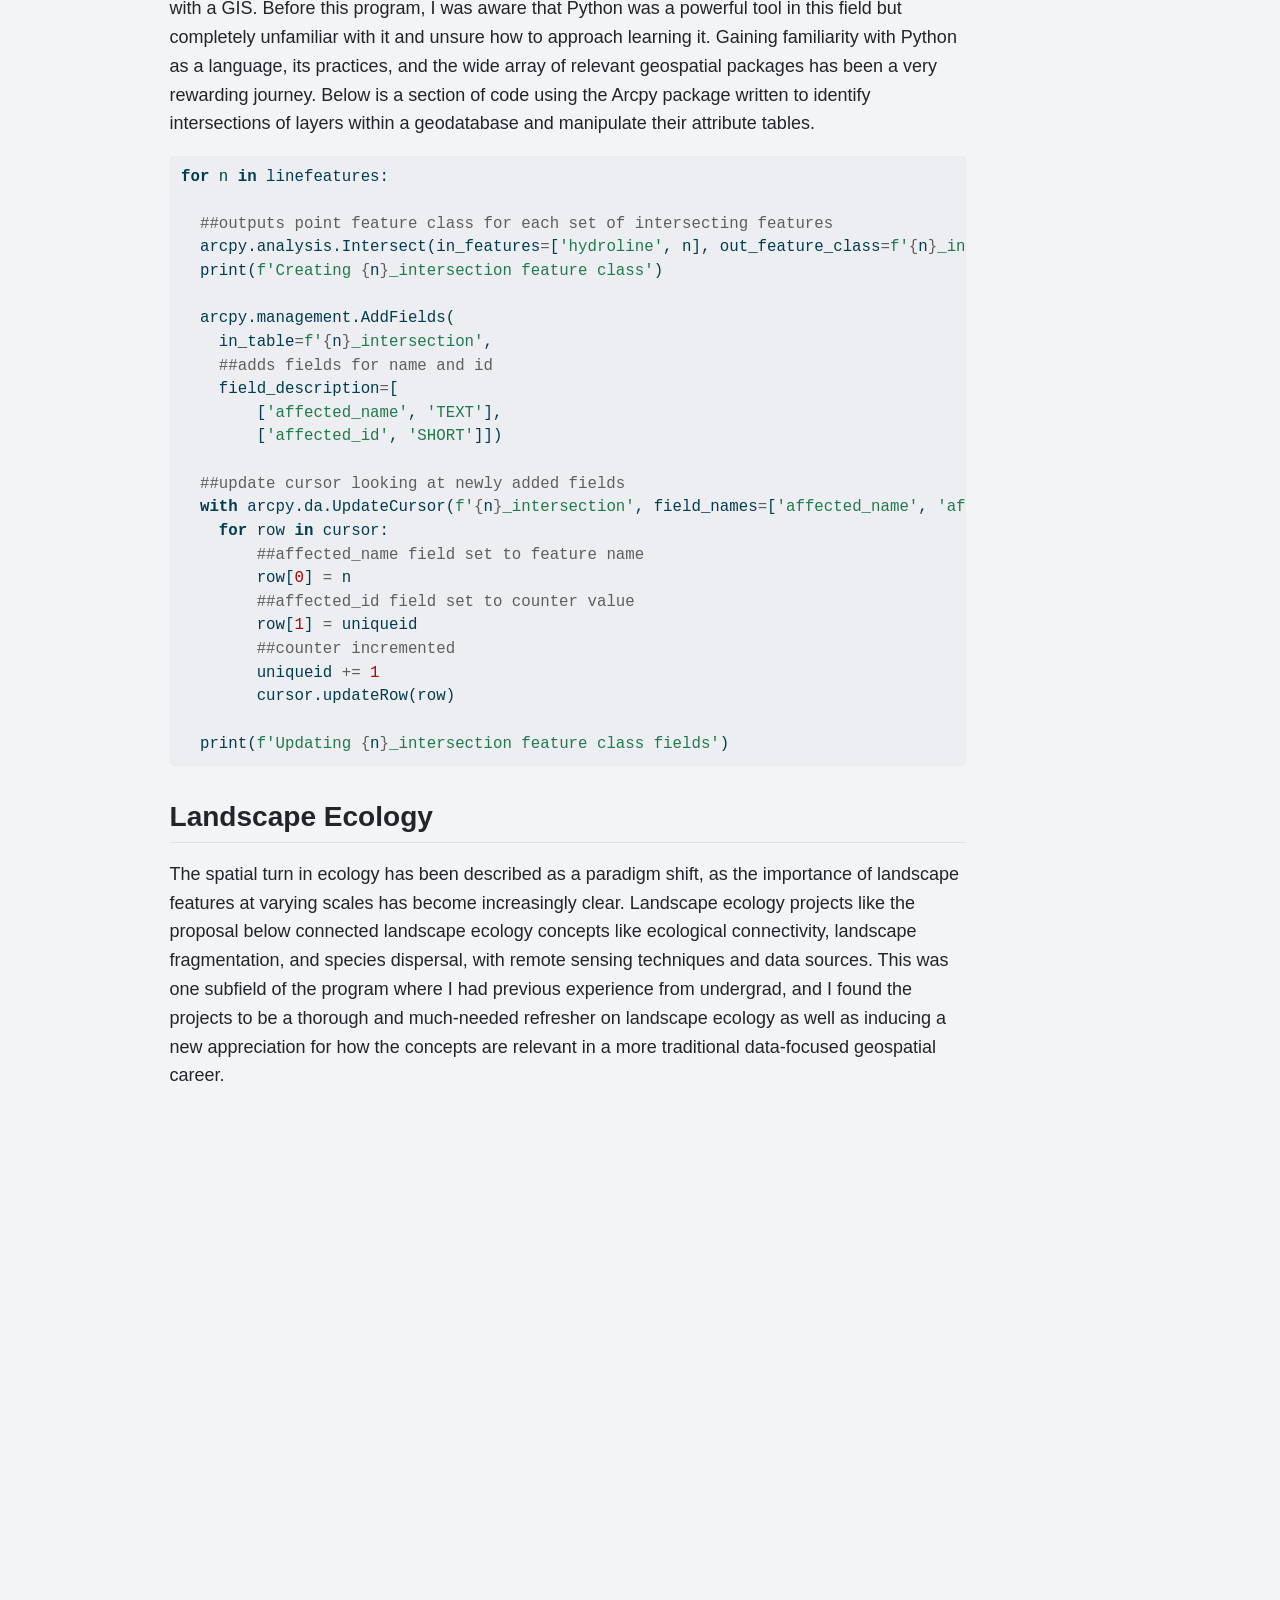
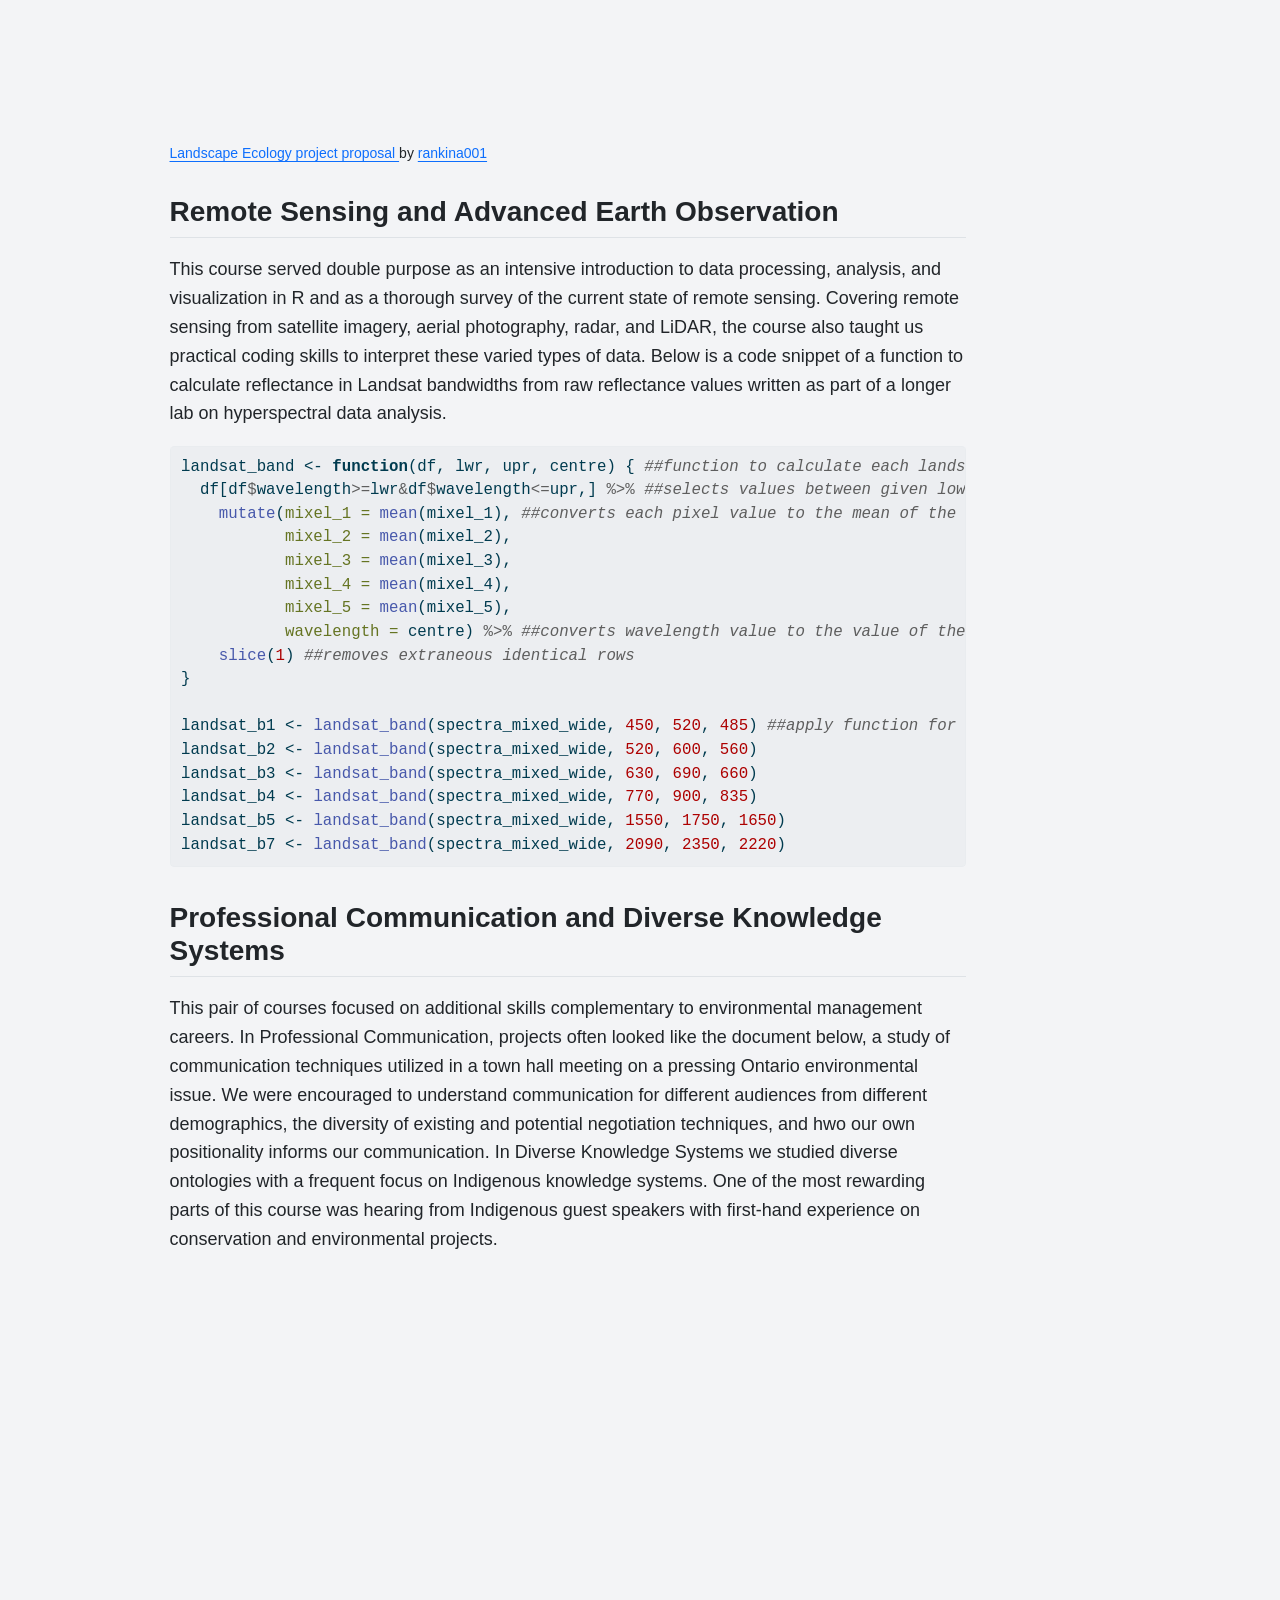
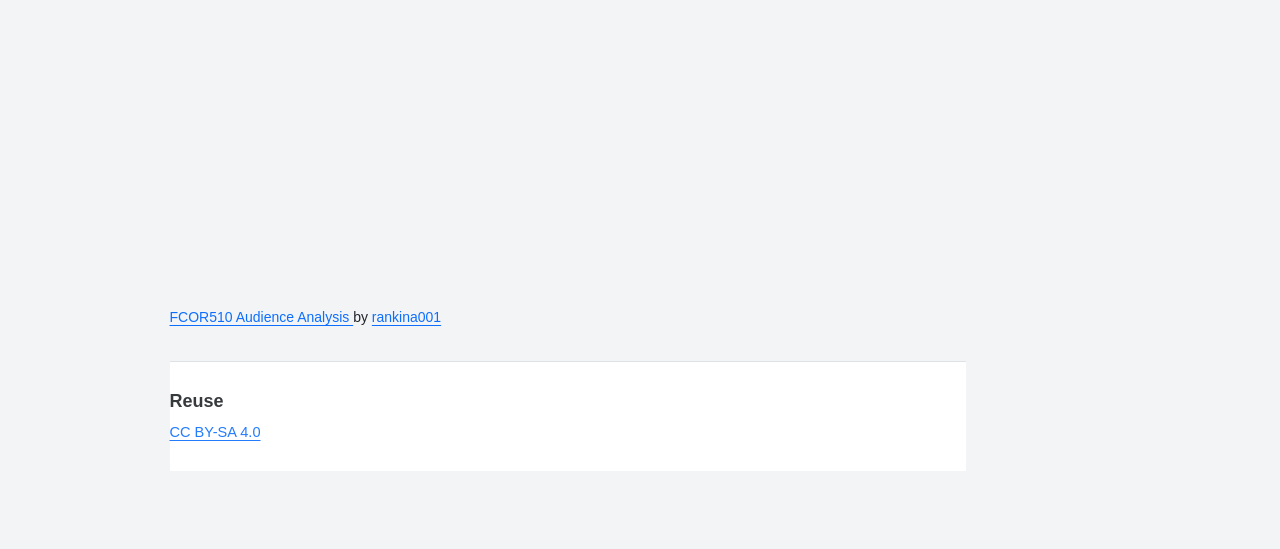
==== commit 6748daaa: "modified default theme css" ====
--- a/content.html
+++ b/content.html
@@ -2,12 +2,12 @@
 <html xmlns="http://www.w3.org/1999/xhtml" lang="en" xml:lang="en"><head>
 
 <meta charset="utf-8">
-<meta name="generator" content="quarto-1.5.57">
+<meta name="generator" content="quarto-1.7.32">
 
 <meta name="viewport" content="width=device-width, initial-scale=1.0, user-scalable=yes">
 
 
-<title>Content and deliverables – Aidan’s E-Portfolio</title>
+<title>Content and deliverables – Aidan Villahermosa Rankin</title>
 <style>
 code{white-space: pre-wrap;}
 span.smallcaps{font-variant: small-caps;}
@@ -21,8 +21,9 @@
   vertical-align: middle;
 }
 /* CSS for syntax highlighting */
+html { -webkit-text-size-adjust: 100%; }
 pre > code.sourceCode { white-space: pre; position: relative; }
-pre > code.sourceCode > span { line-height: 1.25; }
+pre > code.sourceCode > span { display: inline-block; line-height: 1.25; }
 pre > code.sourceCode > span:empty { height: 1.2em; }
 .sourceCode { overflow: visible; }
 code.sourceCode > span { color: inherit; text-decoration: inherit; }
@@ -33,7 +34,7 @@
 }
 @media print {
 pre > code.sourceCode { white-space: pre-wrap; }
-pre > code.sourceCode > span { display: inline-block; text-indent: -5em; padding-left: 5em; }
+pre > code.sourceCode > span { text-indent: -5em; padding-left: 5em; }
 }
 pre.numberSource code
   { counter-reset: source-line 0; }
@@ -64,15 +65,16 @@
 <script src="site_libs/quarto-search/fuse.min.js"></script>
 <script src="site_libs/quarto-search/quarto-search.js"></script>
 <meta name="quarto:offset" content="./">
-<script src="site_libs/quarto-html/quarto.js"></script>
+<script src="site_libs/quarto-html/quarto.js" type="module"></script>
+<script src="site_libs/quarto-html/tabsets/tabsets.js" type="module"></script>
 <script src="site_libs/quarto-html/popper.min.js"></script>
 <script src="site_libs/quarto-html/tippy.umd.min.js"></script>
 <script src="site_libs/quarto-html/anchor.min.js"></script>
 <link href="site_libs/quarto-html/tippy.css" rel="stylesheet">
-<link href="site_libs/quarto-html/quarto-syntax-highlighting.css" rel="stylesheet" id="quarto-text-highlighting-styles">
+<link href="site_libs/quarto-html/quarto-syntax-highlighting-37eea08aefeeee20ff55810ff984fec1.css" rel="stylesheet" id="quarto-text-highlighting-styles">
 <script src="site_libs/bootstrap/bootstrap.min.js"></script>
 <link href="site_libs/bootstrap/bootstrap-icons.css" rel="stylesheet">
-<link href="site_libs/bootstrap/bootstrap.min.css" rel="stylesheet" id="quarto-bootstrap" data-mode="light">
+<link href="site_libs/bootstrap/bootstrap-dd16a39999b0861a7aede1ab9915cb31.min.css" rel="stylesheet" append-hash="true" id="quarto-bootstrap" data-mode="light">
 <script id="quarto-search-options" type="application/json">{
   "location": "navbar",
   "copy-button": false,
@@ -102,10 +104,9 @@
 }</script>
 
 
-<link rel="stylesheet" href="styles.css">
 </head>
 
-<body class="nav-fixed">
+<body class="nav-fixed quarto-light">
 
 <div id="quarto-search-results"></div>
   <header id="quarto-header" class="headroom fixed-top">
@@ -113,7 +114,7 @@
       <div class="navbar-container container-fluid">
       <div class="navbar-brand-container mx-auto">
     <a class="navbar-brand" href="./index.html">
-    <span class="navbar-title">Aidan’s E-Portfolio</span>
+    <span class="navbar-title">Aidan Villahermosa Rankin</span>
     </a>
   </div>
             <div id="quarto-search" class="" title="Search"></div>
@@ -121,14 +122,14 @@
   <span class="navbar-toggler-icon"></span>
 </button>
           <div class="collapse navbar-collapse" id="navbarCollapse">
-            <ul class="navbar-nav navbar-nav-scroll me-auto">
+            <ul class="navbar-nav navbar-nav-scroll ms-auto">
   <li class="nav-item">
     <a class="nav-link" href="./index.html"> 
 <span class="menu-text">Home</span></a>
   </li>  
   <li class="nav-item">
     <a class="nav-link" href="./resume.html"> 
-<span class="menu-text">Resume</span></a>
+<span class="menu-text">CV</span></a>
   </li>  
   <li class="nav-item">
     <a class="nav-link" href="./project.html"> 
@@ -271,241 +272,249 @@
 </section>
 </section>
 
-</main> <!-- /main -->
+<div id="quarto-appendix" class="default"><section class="quarto-appendix-contents" id="quarto-reuse"><h2 class="anchored quarto-appendix-heading">Reuse</h2><div class="quarto-appendix-contents"><div><a rel="license" href="https://creativecommons.org/licenses/by-sa/4.0/">CC BY-SA 4.0</a></div></div></section></div></main> <!-- /main -->
 <script id="quarto-html-after-body" type="application/javascript">
-window.document.addEventListener("DOMContentLoaded", function (event) {
-  const toggleBodyColorMode = (bsSheetEl) => {
-    const mode = bsSheetEl.getAttribute("data-mode");
-    const bodyEl = window.document.querySelector("body");
-    if (mode === "dark") {
-      bodyEl.classList.add("quarto-dark");
-      bodyEl.classList.remove("quarto-light");
-    } else {
-      bodyEl.classList.add("quarto-light");
-      bodyEl.classList.remove("quarto-dark");
-    }
-  }
-  const toggleBodyColorPrimary = () => {
-    const bsSheetEl = window.document.querySelector("link#quarto-bootstrap");
-    if (bsSheetEl) {
-      toggleBodyColorMode(bsSheetEl);
-    }
-  }
-  toggleBodyColorPrimary();  
-  const icon = "";
-  const anchorJS = new window.AnchorJS();
-  anchorJS.options = {
-    placement: 'right',
-    icon: icon
-  };
-  anchorJS.add('.anchored');
-  const isCodeAnnotation = (el) => {
-    for (const clz of el.classList) {
-      if (clz.startsWith('code-annotation-')) {                     
-        return true;
-      }
-    }
-    return false;
-  }
-  const onCopySuccess = function(e) {
-    // button target
-    const button = e.trigger;
-    // don't keep focus
-    button.blur();
-    // flash "checked"
-    button.classList.add('code-copy-button-checked');
-    var currentTitle = button.getAttribute("title");
-    button.setAttribute("title", "Copied!");
-    let tooltip;
-    if (window.bootstrap) {
-      button.setAttribute("data-bs-toggle", "tooltip");
-      button.setAttribute("data-bs-placement", "left");
-      button.setAttribute("data-bs-title", "Copied!");
-      tooltip = new bootstrap.Tooltip(button, 
-        { trigger: "manual", 
-          customClass: "code-copy-button-tooltip",
-          offset: [0, -8]});
-      tooltip.show();    
-    }
-    setTimeout(function() {
-      if (tooltip) {
-        tooltip.hide();
-        button.removeAttribute("data-bs-title");
-        button.removeAttribute("data-bs-toggle");
-        button.removeAttribute("data-bs-placement");
-      }
-      button.setAttribute("title", currentTitle);
-      button.classList.remove('code-copy-button-checked');
-    }, 1000);
-    // clear code selection
-    e.clearSelection();
-  }
-  const getTextToCopy = function(trigger) {
-      const codeEl = trigger.previousElementSibling.cloneNode(true);
-      for (const childEl of codeEl.children) {
-        if (isCodeAnnotation(childEl)) {
-          childEl.remove();
-        }
-      }
-      return codeEl.innerText;
-  }
-  const clipboard = new window.ClipboardJS('.code-copy-button:not([data-in-quarto-modal])', {
-    text: getTextToCopy
-  });
-  clipboard.on('success', onCopySuccess);
-  if (window.document.getElementById('quarto-embedded-source-code-modal')) {
-    // For code content inside modals, clipBoardJS needs to be initialized with a container option
-    // TODO: Check when it could be a function (https://github.com/zenorocha/clipboard.js/issues/860)
-    const clipboardModal = new window.ClipboardJS('.code-copy-button[data-in-quarto-modal]', {
-      text: getTextToCopy,
-      container: window.document.getElementById('quarto-embedded-source-code-modal')
+  window.document.addEventListener("DOMContentLoaded", function (event) {
+    const icon = "";
+    const anchorJS = new window.AnchorJS();
+    anchorJS.options = {
+      placement: 'right',
+      icon: icon
+    };
+    anchorJS.add('.anchored');
+    const isCodeAnnotation = (el) => {
+      for (const clz of el.classList) {
+        if (clz.startsWith('code-annotation-')) {                     
+          return true;
+        }
+      }
+      return false;
+    }
+    const onCopySuccess = function(e) {
+      // button target
+      const button = e.trigger;
+      // don't keep focus
+      button.blur();
+      // flash "checked"
+      button.classList.add('code-copy-button-checked');
+      var currentTitle = button.getAttribute("title");
+      button.setAttribute("title", "Copied!");
+      let tooltip;
+      if (window.bootstrap) {
+        button.setAttribute("data-bs-toggle", "tooltip");
+        button.setAttribute("data-bs-placement", "left");
+        button.setAttribute("data-bs-title", "Copied!");
+        tooltip = new bootstrap.Tooltip(button, 
+          { trigger: "manual", 
+            customClass: "code-copy-button-tooltip",
+            offset: [0, -8]});
+        tooltip.show();    
+      }
+      setTimeout(function() {
+        if (tooltip) {
+          tooltip.hide();
+          button.removeAttribute("data-bs-title");
+          button.removeAttribute("data-bs-toggle");
+          button.removeAttribute("data-bs-placement");
+        }
+        button.setAttribute("title", currentTitle);
+        button.classList.remove('code-copy-button-checked');
+      }, 1000);
+      // clear code selection
+      e.clearSelection();
+    }
+    const getTextToCopy = function(trigger) {
+        const codeEl = trigger.previousElementSibling.cloneNode(true);
+        for (const childEl of codeEl.children) {
+          if (isCodeAnnotation(childEl)) {
+            childEl.remove();
+          }
+        }
+        return codeEl.innerText;
+    }
+    const clipboard = new window.ClipboardJS('.code-copy-button:not([data-in-quarto-modal])', {
+      text: getTextToCopy
     });
-    clipboardModal.on('success', onCopySuccess);
-  }
-    var localhostRegex = new RegExp(/^(?:http|https):\/\/localhost\:?[0-9]*\//);
-    var mailtoRegex = new RegExp(/^mailto:/);
-      var filterRegex = new RegExp('/' + window.location.host + '/');
-    var isInternal = (href) => {
-        return filterRegex.test(href) || localhostRegex.test(href) || mailtoRegex.test(href);
-    }
-    // Inspect non-navigation links and adorn them if external
- 	var links = window.document.querySelectorAll('a[href]:not(.nav-link):not(.navbar-brand):not(.toc-action):not(.sidebar-link):not(.sidebar-item-toggle):not(.pagination-link):not(.no-external):not([aria-hidden]):not(.dropdown-item):not(.quarto-navigation-tool):not(.about-link)');
-    for (var i=0; i<links.length; i++) {
-      const link = links[i];
-      if (!isInternal(link.href)) {
-        // undo the damage that might have been done by quarto-nav.js in the case of
-        // links that we want to consider external
-        if (link.dataset.originalHref !== undefined) {
-          link.href = link.dataset.originalHref;
-        }
-      }
-    }
-  function tippyHover(el, contentFn, onTriggerFn, onUntriggerFn) {
-    const config = {
-      allowHTML: true,
-      maxWidth: 500,
-      delay: 100,
-      arrow: false,
-      appendTo: function(el) {
-          return el.parentElement;
-      },
-      interactive: true,
-      interactiveBorder: 10,
-      theme: 'quarto',
-      placement: 'bottom-start',
-    };
-    if (contentFn) {
-      config.content = contentFn;
-    }
-    if (onTriggerFn) {
-      config.onTrigger = onTriggerFn;
-    }
-    if (onUntriggerFn) {
-      config.onUntrigger = onUntriggerFn;
-    }
-    window.tippy(el, config); 
-  }
-  const noterefs = window.document.querySelectorAll('a[role="doc-noteref"]');
-  for (var i=0; i<noterefs.length; i++) {
-    const ref = noterefs[i];
-    tippyHover(ref, function() {
-      // use id or data attribute instead here
-      let href = ref.getAttribute('data-footnote-href') || ref.getAttribute('href');
-      try { href = new URL(href).hash; } catch {}
-      const id = href.replace(/^#\/?/, "");
-      const note = window.document.getElementById(id);
-      if (note) {
-        return note.innerHTML;
+    clipboard.on('success', onCopySuccess);
+    if (window.document.getElementById('quarto-embedded-source-code-modal')) {
+      const clipboardModal = new window.ClipboardJS('.code-copy-button[data-in-quarto-modal]', {
+        text: getTextToCopy,
+        container: window.document.getElementById('quarto-embedded-source-code-modal')
+      });
+      clipboardModal.on('success', onCopySuccess);
+    }
+      var localhostRegex = new RegExp(/^(?:http|https):\/\/localhost\:?[0-9]*\//);
+      var mailtoRegex = new RegExp(/^mailto:/);
+        var filterRegex = new RegExp('/' + window.location.host + '/');
+      var isInternal = (href) => {
+          return filterRegex.test(href) || localhostRegex.test(href) || mailtoRegex.test(href);
+      }
+      // Inspect non-navigation links and adorn them if external
+     var links = window.document.querySelectorAll('a[href]:not(.nav-link):not(.navbar-brand):not(.toc-action):not(.sidebar-link):not(.sidebar-item-toggle):not(.pagination-link):not(.no-external):not([aria-hidden]):not(.dropdown-item):not(.quarto-navigation-tool):not(.about-link)');
+      for (var i=0; i<links.length; i++) {
+        const link = links[i];
+        if (!isInternal(link.href)) {
+          // undo the damage that might have been done by quarto-nav.js in the case of
+          // links that we want to consider external
+          if (link.dataset.originalHref !== undefined) {
+            link.href = link.dataset.originalHref;
+          }
+            // target, if specified
+            link.setAttribute("target", "_blank");
+            if (link.getAttribute("rel") === null) {
+              link.setAttribute("rel", "noopener");
+            }
+        }
+      }
+    function tippyHover(el, contentFn, onTriggerFn, onUntriggerFn) {
+      const config = {
+        allowHTML: true,
+        maxWidth: 500,
+        delay: 100,
+        arrow: false,
+        appendTo: function(el) {
+            return el.parentElement;
+        },
+        interactive: true,
+        interactiveBorder: 10,
+        theme: 'quarto',
+        placement: 'bottom-start',
+      };
+      if (contentFn) {
+        config.content = contentFn;
+      }
+      if (onTriggerFn) {
+        config.onTrigger = onTriggerFn;
+      }
+      if (onUntriggerFn) {
+        config.onUntrigger = onUntriggerFn;
+      }
+      window.tippy(el, config); 
+    }
+    const noterefs = window.document.querySelectorAll('a[role="doc-noteref"]');
+    for (var i=0; i<noterefs.length; i++) {
+      const ref = noterefs[i];
+      tippyHover(ref, function() {
+        // use id or data attribute instead here
+        let href = ref.getAttribute('data-footnote-href') || ref.getAttribute('href');
+        try { href = new URL(href).hash; } catch {}
+        const id = href.replace(/^#\/?/, "");
+        const note = window.document.getElementById(id);
+        if (note) {
+          return note.innerHTML;
+        } else {
+          return "";
+        }
+      });
+    }
+    const xrefs = window.document.querySelectorAll('a.quarto-xref');
+    const processXRef = (id, note) => {
+      // Strip column container classes
+      const stripColumnClz = (el) => {
+        el.classList.remove("page-full", "page-columns");
+        if (el.children) {
+          for (const child of el.children) {
+            stripColumnClz(child);
+          }
+        }
+      }
+      stripColumnClz(note)
+      if (id === null || id.startsWith('sec-')) {
+        // Special case sections, only their first couple elements
+        const container = document.createElement("div");
+        if (note.children && note.children.length > 2) {
+          container.appendChild(note.children[0].cloneNode(true));
+          for (let i = 1; i < note.children.length; i++) {
+            const child = note.children[i];
+            if (child.tagName === "P" && child.innerText === "") {
+              continue;
+            } else {
+              container.appendChild(child.cloneNode(true));
+              break;
+            }
+          }
+          if (window.Quarto?.typesetMath) {
+            window.Quarto.typesetMath(container);
+          }
+          return container.innerHTML
+        } else {
+          if (window.Quarto?.typesetMath) {
+            window.Quarto.typesetMath(note);
+          }
+          return note.innerHTML;
+        }
       } else {
-        return "";
-      }
-    });
-  }
-  const xrefs = window.document.querySelectorAll('a.quarto-xref');
-  const processXRef = (id, note) => {
-    // Strip column container classes
-    const stripColumnClz = (el) => {
-      el.classList.remove("page-full", "page-columns");
-      if (el.children) {
-        for (const child of el.children) {
-          stripColumnClz(child);
-        }
-      }
-    }
-    stripColumnClz(note)
-    if (id === null || id.startsWith('sec-')) {
-      // Special case sections, only their first couple elements
-      const container = document.createElement("div");
-      if (note.children && note.children.length > 2) {
-        container.appendChild(note.children[0].cloneNode(true));
-        for (let i = 1; i < note.children.length; i++) {
-          const child = note.children[i];
-          if (child.tagName === "P" && child.innerText === "") {
-            continue;
-          } else {
-            container.appendChild(child.cloneNode(true));
-            break;
-          }
-        }
-        if (window.Quarto?.typesetMath) {
-          window.Quarto.typesetMath(container);
-        }
-        return container.innerHTML
-      } else {
+        // Remove any anchor links if they are present
+        const anchorLink = note.querySelector('a.anchorjs-link');
+        if (anchorLink) {
+          anchorLink.remove();
+        }
         if (window.Quarto?.typesetMath) {
           window.Quarto.typesetMath(note);
         }
-        return note.innerHTML;
-      }
-    } else {
-      // Remove any anchor links if they are present
-      const anchorLink = note.querySelector('a.anchorjs-link');
-      if (anchorLink) {
-        anchorLink.remove();
-      }
-      if (window.Quarto?.typesetMath) {
-        window.Quarto.typesetMath(note);
-      }
-      // TODO in 1.5, we should make sure this works without a callout special case
-      if (note.classList.contains("callout")) {
-        return note.outerHTML;
-      } else {
-        return note.innerHTML;
-      }
-    }
-  }
-  for (var i=0; i<xrefs.length; i++) {
-    const xref = xrefs[i];
-    tippyHover(xref, undefined, function(instance) {
-      instance.disable();
-      let url = xref.getAttribute('href');
-      let hash = undefined; 
-      if (url.startsWith('#')) {
-        hash = url;
-      } else {
-        try { hash = new URL(url).hash; } catch {}
-      }
-      if (hash) {
-        const id = hash.replace(/^#\/?/, "");
-        const note = window.document.getElementById(id);
-        if (note !== null) {
-          try {
-            const html = processXRef(id, note.cloneNode(true));
-            instance.setContent(html);
-          } finally {
-            instance.enable();
-            instance.show();
-          }
+        if (note.classList.contains("callout")) {
+          return note.outerHTML;
         } else {
-          // See if we can fetch this
-          fetch(url.split('#')[0])
+          return note.innerHTML;
+        }
+      }
+    }
+    for (var i=0; i<xrefs.length; i++) {
+      const xref = xrefs[i];
+      tippyHover(xref, undefined, function(instance) {
+        instance.disable();
+        let url = xref.getAttribute('href');
+        let hash = undefined; 
+        if (url.startsWith('#')) {
+          hash = url;
+        } else {
+          try { hash = new URL(url).hash; } catch {}
+        }
+        if (hash) {
+          const id = hash.replace(/^#\/?/, "");
+          const note = window.document.getElementById(id);
+          if (note !== null) {
+            try {
+              const html = processXRef(id, note.cloneNode(true));
+              instance.setContent(html);
+            } finally {
+              instance.enable();
+              instance.show();
+            }
+          } else {
+            // See if we can fetch this
+            fetch(url.split('#')[0])
+            .then(res => res.text())
+            .then(html => {
+              const parser = new DOMParser();
+              const htmlDoc = parser.parseFromString(html, "text/html");
+              const note = htmlDoc.getElementById(id);
+              if (note !== null) {
+                const html = processXRef(id, note);
+                instance.setContent(html);
+              } 
+            }).finally(() => {
+              instance.enable();
+              instance.show();
+            });
+          }
+        } else {
+          // See if we can fetch a full url (with no hash to target)
+          // This is a special case and we should probably do some content thinning / targeting
+          fetch(url)
           .then(res => res.text())
           .then(html => {
             const parser = new DOMParser();
             const htmlDoc = parser.parseFromString(html, "text/html");
-            const note = htmlDoc.getElementById(id);
+            const note = htmlDoc.querySelector('main.content');
             if (note !== null) {
-              const html = processXRef(id, note);
+              // This should only happen for chapter cross references
+              // (since there is no id in the URL)
+              // remove the first header
+              if (note.children.length > 0 && note.children[0].tagName === "HEADER") {
+                note.children[0].remove();
+              }
+              const html = processXRef(null, note);
               instance.setContent(html);
             } 
           }).finally(() => {
@@ -513,185 +522,161 @@
             instance.show();
           });
         }
+      }, function(instance) {
+      });
+    }
+        let selectedAnnoteEl;
+        const selectorForAnnotation = ( cell, annotation) => {
+          let cellAttr = 'data-code-cell="' + cell + '"';
+          let lineAttr = 'data-code-annotation="' +  annotation + '"';
+          const selector = 'span[' + cellAttr + '][' + lineAttr + ']';
+          return selector;
+        }
+        const selectCodeLines = (annoteEl) => {
+          const doc = window.document;
+          const targetCell = annoteEl.getAttribute("data-target-cell");
+          const targetAnnotation = annoteEl.getAttribute("data-target-annotation");
+          const annoteSpan = window.document.querySelector(selectorForAnnotation(targetCell, targetAnnotation));
+          const lines = annoteSpan.getAttribute("data-code-lines").split(",");
+          const lineIds = lines.map((line) => {
+            return targetCell + "-" + line;
+          })
+          let top = null;
+          let height = null;
+          let parent = null;
+          if (lineIds.length > 0) {
+              //compute the position of the single el (top and bottom and make a div)
+              const el = window.document.getElementById(lineIds[0]);
+              top = el.offsetTop;
+              height = el.offsetHeight;
+              parent = el.parentElement.parentElement;
+            if (lineIds.length > 1) {
+              const lastEl = window.document.getElementById(lineIds[lineIds.length - 1]);
+              const bottom = lastEl.offsetTop + lastEl.offsetHeight;
+              height = bottom - top;
+            }
+            if (top !== null && height !== null && parent !== null) {
+              // cook up a div (if necessary) and position it 
+              let div = window.document.getElementById("code-annotation-line-highlight");
+              if (div === null) {
+                div = window.document.createElement("div");
+                div.setAttribute("id", "code-annotation-line-highlight");
+                div.style.position = 'absolute';
+                parent.appendChild(div);
+              }
+              div.style.top = top - 2 + "px";
+              div.style.height = height + 4 + "px";
+              div.style.left = 0;
+              let gutterDiv = window.document.getElementById("code-annotation-line-highlight-gutter");
+              if (gutterDiv === null) {
+                gutterDiv = window.document.createElement("div");
+                gutterDiv.setAttribute("id", "code-annotation-line-highlight-gutter");
+                gutterDiv.style.position = 'absolute';
+                const codeCell = window.document.getElementById(targetCell);
+                const gutter = codeCell.querySelector('.code-annotation-gutter');
+                gutter.appendChild(gutterDiv);
+              }
+              gutterDiv.style.top = top - 2 + "px";
+              gutterDiv.style.height = height + 4 + "px";
+            }
+            selectedAnnoteEl = annoteEl;
+          }
+        };
+        const unselectCodeLines = () => {
+          const elementsIds = ["code-annotation-line-highlight", "code-annotation-line-highlight-gutter"];
+          elementsIds.forEach((elId) => {
+            const div = window.document.getElementById(elId);
+            if (div) {
+              div.remove();
+            }
+          });
+          selectedAnnoteEl = undefined;
+        };
+          // Handle positioning of the toggle
+      window.addEventListener(
+        "resize",
+        throttle(() => {
+          elRect = undefined;
+          if (selectedAnnoteEl) {
+            selectCodeLines(selectedAnnoteEl);
+          }
+        }, 10)
+      );
+      function throttle(fn, ms) {
+      let throttle = false;
+      let timer;
+        return (...args) => {
+          if(!throttle) { // first call gets through
+              fn.apply(this, args);
+              throttle = true;
+          } else { // all the others get throttled
+              if(timer) clearTimeout(timer); // cancel #2
+              timer = setTimeout(() => {
+                fn.apply(this, args);
+                timer = throttle = false;
+              }, ms);
+          }
+        };
+      }
+        // Attach click handler to the DT
+        const annoteDls = window.document.querySelectorAll('dt[data-target-cell]');
+        for (const annoteDlNode of annoteDls) {
+          annoteDlNode.addEventListener('click', (event) => {
+            const clickedEl = event.target;
+            if (clickedEl !== selectedAnnoteEl) {
+              unselectCodeLines();
+              const activeEl = window.document.querySelector('dt[data-target-cell].code-annotation-active');
+              if (activeEl) {
+                activeEl.classList.remove('code-annotation-active');
+              }
+              selectCodeLines(clickedEl);
+              clickedEl.classList.add('code-annotation-active');
+            } else {
+              // Unselect the line
+              unselectCodeLines();
+              clickedEl.classList.remove('code-annotation-active');
+            }
+          });
+        }
+    const findCites = (el) => {
+      const parentEl = el.parentElement;
+      if (parentEl) {
+        const cites = parentEl.dataset.cites;
+        if (cites) {
+          return {
+            el,
+            cites: cites.split(' ')
+          };
+        } else {
+          return findCites(el.parentElement)
+        }
       } else {
-        // See if we can fetch a full url (with no hash to target)
-        // This is a special case and we should probably do some content thinning / targeting
-        fetch(url)
-        .then(res => res.text())
-        .then(html => {
-          const parser = new DOMParser();
-          const htmlDoc = parser.parseFromString(html, "text/html");
-          const note = htmlDoc.querySelector('main.content');
-          if (note !== null) {
-            // This should only happen for chapter cross references
-            // (since there is no id in the URL)
-            // remove the first header
-            if (note.children.length > 0 && note.children[0].tagName === "HEADER") {
-              note.children[0].remove();
-            }
-            const html = processXRef(null, note);
-            instance.setContent(html);
-          } 
-        }).finally(() => {
-          instance.enable();
-          instance.show();
+        return undefined;
+      }
+    };
+    var bibliorefs = window.document.querySelectorAll('a[role="doc-biblioref"]');
+    for (var i=0; i<bibliorefs.length; i++) {
+      const ref = bibliorefs[i];
+      const citeInfo = findCites(ref);
+      if (citeInfo) {
+        tippyHover(citeInfo.el, function() {
+          var popup = window.document.createElement('div');
+          citeInfo.cites.forEach(function(cite) {
+            var citeDiv = window.document.createElement('div');
+            citeDiv.classList.add('hanging-indent');
+            citeDiv.classList.add('csl-entry');
+            var biblioDiv = window.document.getElementById('ref-' + cite);
+            if (biblioDiv) {
+              citeDiv.innerHTML = biblioDiv.innerHTML;
+            }
+            popup.appendChild(citeDiv);
+          });
+          return popup.innerHTML;
         });
       }
-    }, function(instance) {
-    });
-  }
-      let selectedAnnoteEl;
-      const selectorForAnnotation = ( cell, annotation) => {
-        let cellAttr = 'data-code-cell="' + cell + '"';
-        let lineAttr = 'data-code-annotation="' +  annotation + '"';
-        const selector = 'span[' + cellAttr + '][' + lineAttr + ']';
-        return selector;
-      }
-      const selectCodeLines = (annoteEl) => {
-        const doc = window.document;
-        const targetCell = annoteEl.getAttribute("data-target-cell");
-        const targetAnnotation = annoteEl.getAttribute("data-target-annotation");
-        const annoteSpan = window.document.querySelector(selectorForAnnotation(targetCell, targetAnnotation));
-        const lines = annoteSpan.getAttribute("data-code-lines").split(",");
-        const lineIds = lines.map((line) => {
-          return targetCell + "-" + line;
-        })
-        let top = null;
-        let height = null;
-        let parent = null;
-        if (lineIds.length > 0) {
-            //compute the position of the single el (top and bottom and make a div)
-            const el = window.document.getElementById(lineIds[0]);
-            top = el.offsetTop;
-            height = el.offsetHeight;
-            parent = el.parentElement.parentElement;
-          if (lineIds.length > 1) {
-            const lastEl = window.document.getElementById(lineIds[lineIds.length - 1]);
-            const bottom = lastEl.offsetTop + lastEl.offsetHeight;
-            height = bottom - top;
-          }
-          if (top !== null && height !== null && parent !== null) {
-            // cook up a div (if necessary) and position it 
-            let div = window.document.getElementById("code-annotation-line-highlight");
-            if (div === null) {
-              div = window.document.createElement("div");
-              div.setAttribute("id", "code-annotation-line-highlight");
-              div.style.position = 'absolute';
-              parent.appendChild(div);
-            }
-            div.style.top = top - 2 + "px";
-            div.style.height = height + 4 + "px";
-            div.style.left = 0;
-            let gutterDiv = window.document.getElementById("code-annotation-line-highlight-gutter");
-            if (gutterDiv === null) {
-              gutterDiv = window.document.createElement("div");
-              gutterDiv.setAttribute("id", "code-annotation-line-highlight-gutter");
-              gutterDiv.style.position = 'absolute';
-              const codeCell = window.document.getElementById(targetCell);
-              const gutter = codeCell.querySelector('.code-annotation-gutter');
-              gutter.appendChild(gutterDiv);
-            }
-            gutterDiv.style.top = top - 2 + "px";
-            gutterDiv.style.height = height + 4 + "px";
-          }
-          selectedAnnoteEl = annoteEl;
-        }
-      };
-      const unselectCodeLines = () => {
-        const elementsIds = ["code-annotation-line-highlight", "code-annotation-line-highlight-gutter"];
-        elementsIds.forEach((elId) => {
-          const div = window.document.getElementById(elId);
-          if (div) {
-            div.remove();
-          }
-        });
-        selectedAnnoteEl = undefined;
-      };
-        // Handle positioning of the toggle
-    window.addEventListener(
-      "resize",
-      throttle(() => {
-        elRect = undefined;
-        if (selectedAnnoteEl) {
-          selectCodeLines(selectedAnnoteEl);
-        }
-      }, 10)
-    );
-    function throttle(fn, ms) {
-    let throttle = false;
-    let timer;
-      return (...args) => {
-        if(!throttle) { // first call gets through
-            fn.apply(this, args);
-            throttle = true;
-        } else { // all the others get throttled
-            if(timer) clearTimeout(timer); // cancel #2
-            timer = setTimeout(() => {
-              fn.apply(this, args);
-              timer = throttle = false;
-            }, ms);
-        }
-      };
-    }
-      // Attach click handler to the DT
-      const annoteDls = window.document.querySelectorAll('dt[data-target-cell]');
-      for (const annoteDlNode of annoteDls) {
-        annoteDlNode.addEventListener('click', (event) => {
-          const clickedEl = event.target;
-          if (clickedEl !== selectedAnnoteEl) {
-            unselectCodeLines();
-            const activeEl = window.document.querySelector('dt[data-target-cell].code-annotation-active');
-            if (activeEl) {
-              activeEl.classList.remove('code-annotation-active');
-            }
-            selectCodeLines(clickedEl);
-            clickedEl.classList.add('code-annotation-active');
-          } else {
-            // Unselect the line
-            unselectCodeLines();
-            clickedEl.classList.remove('code-annotation-active');
-          }
-        });
-      }
-  const findCites = (el) => {
-    const parentEl = el.parentElement;
-    if (parentEl) {
-      const cites = parentEl.dataset.cites;
-      if (cites) {
-        return {
-          el,
-          cites: cites.split(' ')
-        };
-      } else {
-        return findCites(el.parentElement)
-      }
-    } else {
-      return undefined;
-    }
-  };
-  var bibliorefs = window.document.querySelectorAll('a[role="doc-biblioref"]');
-  for (var i=0; i<bibliorefs.length; i++) {
-    const ref = bibliorefs[i];
-    const citeInfo = findCites(ref);
-    if (citeInfo) {
-      tippyHover(citeInfo.el, function() {
-        var popup = window.document.createElement('div');
-        citeInfo.cites.forEach(function(cite) {
-          var citeDiv = window.document.createElement('div');
-          citeDiv.classList.add('hanging-indent');
-          citeDiv.classList.add('csl-entry');
-          var biblioDiv = window.document.getElementById('ref-' + cite);
-          if (biblioDiv) {
-            citeDiv.innerHTML = biblioDiv.innerHTML;
-          }
-          popup.appendChild(citeDiv);
-        });
-        return popup.innerHTML;
-      });
-    }
-  }
-});
-</script>
+    }
+  });
+  </script>
 </div> <!-- /content -->
 
 
--- a/site_libs/quarto-html/quarto-syntax-highlighting-37eea08aefeeee20ff55810ff984fec1.css
+++ b/site_libs/quarto-html/quarto-syntax-highlighting-37eea08aefeeee20ff55810ff984fec1.css
@@ -0,0 +1,236 @@
+/* quarto syntax highlight colors */
+:root {
+  --quarto-hl-ot-color: #003B4F;
+  --quarto-hl-at-color: #657422;
+  --quarto-hl-ss-color: #20794D;
+  --quarto-hl-an-color: #5E5E5E;
+  --quarto-hl-fu-color: #4758AB;
+  --quarto-hl-st-color: #20794D;
+  --quarto-hl-cf-color: #003B4F;
+  --quarto-hl-op-color: #5E5E5E;
+  --quarto-hl-er-color: #AD0000;
+  --quarto-hl-bn-color: #AD0000;
+  --quarto-hl-al-color: #AD0000;
+  --quarto-hl-va-color: #111111;
+  --quarto-hl-bu-color: inherit;
+  --quarto-hl-ex-color: inherit;
+  --quarto-hl-pp-color: #AD0000;
+  --quarto-hl-in-color: #5E5E5E;
+  --quarto-hl-vs-color: #20794D;
+  --quarto-hl-wa-color: #5E5E5E;
+  --quarto-hl-do-color: #5E5E5E;
+  --quarto-hl-im-color: #00769E;
+  --quarto-hl-ch-color: #20794D;
+  --quarto-hl-dt-color: #AD0000;
+  --quarto-hl-fl-color: #AD0000;
+  --quarto-hl-co-color: #5E5E5E;
+  --quarto-hl-cv-color: #5E5E5E;
+  --quarto-hl-cn-color: #8f5902;
+  --quarto-hl-sc-color: #5E5E5E;
+  --quarto-hl-dv-color: #AD0000;
+  --quarto-hl-kw-color: #003B4F;
+}
+
+/* other quarto variables */
+:root {
+  --quarto-font-monospace: SFMono-Regular, Menlo, Monaco, Consolas, "Liberation Mono", "Courier New", monospace;
+}
+
+/* syntax highlight based on Pandoc's rules */
+pre > code.sourceCode > span {
+  color: #003B4F;
+}
+
+code.sourceCode > span {
+  color: #003B4F;
+}
+
+div.sourceCode,
+div.sourceCode pre.sourceCode {
+  color: #003B4F;
+}
+
+/* Normal */
+code span {
+  color: #003B4F;
+}
+
+/* Alert */
+code span.al {
+  color: #AD0000;
+  font-style: inherit;
+}
+
+/* Annotation */
+code span.an {
+  color: #5E5E5E;
+  font-style: inherit;
+}
+
+/* Attribute */
+code span.at {
+  color: #657422;
+  font-style: inherit;
+}
+
+/* BaseN */
+code span.bn {
+  color: #AD0000;
+  font-style: inherit;
+}
+
+/* BuiltIn */
+code span.bu {
+  font-style: inherit;
+}
+
+/* ControlFlow */
+code span.cf {
+  color: #003B4F;
+  font-weight: bold;
+  font-style: inherit;
+}
+
+/* Char */
+code span.ch {
+  color: #20794D;
+  font-style: inherit;
+}
+
+/* Constant */
+code span.cn {
+  color: #8f5902;
+  font-style: inherit;
+}
+
+/* Comment */
+code span.co {
+  color: #5E5E5E;
+  font-style: inherit;
+}
+
+/* CommentVar */
+code span.cv {
+  color: #5E5E5E;
+  font-style: italic;
+}
+
+/* Documentation */
+code span.do {
+  color: #5E5E5E;
+  font-style: italic;
+}
+
+/* DataType */
+code span.dt {
+  color: #AD0000;
+  font-style: inherit;
+}
+
+/* DecVal */
+code span.dv {
+  color: #AD0000;
+  font-style: inherit;
+}
+
+/* Error */
+code span.er {
+  color: #AD0000;
+  font-style: inherit;
+}
+
+/* Extension */
+code span.ex {
+  font-style: inherit;
+}
+
+/* Float */
+code span.fl {
+  color: #AD0000;
+  font-style: inherit;
+}
+
+/* Function */
+code span.fu {
+  color: #4758AB;
+  font-style: inherit;
+}
+
+/* Import */
+code span.im {
+  color: #00769E;
+  font-style: inherit;
+}
+
+/* Information */
+code span.in {
+  color: #5E5E5E;
+  font-style: inherit;
+}
+
+/* Keyword */
+code span.kw {
+  color: #003B4F;
+  font-weight: bold;
+  font-style: inherit;
+}
+
+/* Operator */
+code span.op {
+  color: #5E5E5E;
+  font-style: inherit;
+}
+
+/* Other */
+code span.ot {
+  color: #003B4F;
+  font-style: inherit;
+}
+
+/* Preprocessor */
+code span.pp {
+  color: #AD0000;
+  font-style: inherit;
+}
+
+/* SpecialChar */
+code span.sc {
+  color: #5E5E5E;
+  font-style: inherit;
+}
+
+/* SpecialString */
+code span.ss {
+  color: #20794D;
+  font-style: inherit;
+}
+
+/* String */
+code span.st {
+  color: #20794D;
+  font-style: inherit;
+}
+
+/* Variable */
+code span.va {
+  color: #111111;
+  font-style: inherit;
+}
+
+/* VerbatimString */
+code span.vs {
+  color: #20794D;
+  font-style: inherit;
+}
+
+/* Warning */
+code span.wa {
+  color: #5E5E5E;
+  font-style: italic;
+}
+
+.prevent-inlining {
+  content: "</";
+}
+
+/*# sourceMappingURL=27d3d809615f7771493d095567f04340.css.map */
